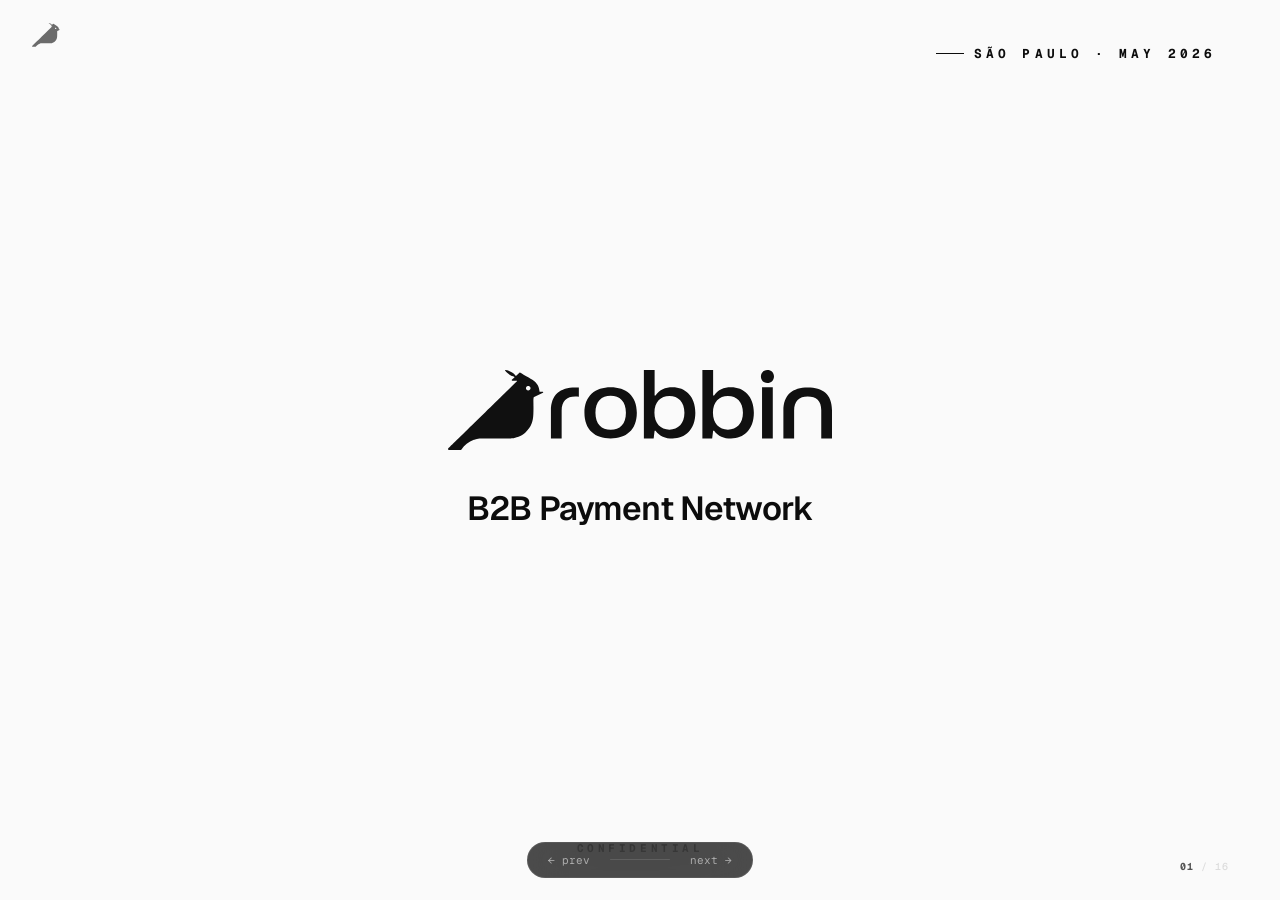
==== robbin-deck.html @ 34e6a3f7 "Tighten layout for normal (non-fullscreen) presentation: base slide padding reduced (6vh/6vw/8vh → 4" ====
<!DOCTYPE html>
<html lang="en">
<head>
<meta charset="UTF-8" />
<meta name="viewport" content="width=device-width, initial-scale=1.0" />
<title>Robbin — B2B Payment Network</title>
<link rel="preconnect" href="https://fonts.googleapis.com" />
<link rel="preconnect" href="https://fonts.gstatic.com" crossorigin />
<link href="https://fonts.googleapis.com/css2?family=Geist:wght@300;400;500;600;700;800;900&family=Geist+Mono:wght@400;500;600;700&display=swap" rel="stylesheet" />
<style>
:root {
  --ink:        #0C0C0C;
  --ink-2:      #181818;
  --ink-3:      #242424;
  --paper:      #FAFAFA;
  --paper-2:    #F2F2F2;
  --cream:      #E8E8E8;
  --accent:     #0C0C0C;
  --accent-2:   #181818;
  --accent-soft:rgba(12, 12, 12, 0.06);
  --green:      #545454;
  --green-2:    #3C3C3C;
  --gold:       #787878;
  --muted:      #909090;
  --muted-2:    #6C6C6C;
  --faint:      #C0C0C0;
  --font-sans:  'Geist', -apple-system, 'Helvetica Neue', sans-serif;
  --font-mono:  'Geist Mono', 'SF Mono', ui-monospace, monospace;
}
* { box-sizing: border-box; margin: 0; padding: 0; }
html, body {
  height: 100%; width: 100%;
  background: var(--ink);
  color: var(--paper);
  font-family: var(--font-sans);
  font-feature-settings: 'ss01','ss02','cv01';
  overflow: hidden;
  -webkit-font-smoothing: antialiased;
  -moz-osx-font-smoothing: grayscale;
  text-rendering: optimizeLegibility;
}

/* ============ DECK ============ */
.deck { position: fixed; inset: 0; }
.slide {
  position: absolute; inset: 0;
  display: none;
  padding: 4vh 5vw 5vh;
  opacity: 0; transform: translateY(16px);
  transition: opacity 0.5s ease, transform 0.5s ease;
  overflow: hidden;
}
.slide.active { display: flex; flex-direction: column; opacity: 1; transform: translateY(0); }
.slide.theme-dark   { background: var(--ink);    color: var(--paper); }
.slide.theme-light  { background: var(--paper);  color: var(--ink); }
.slide.theme-green  { background: var(--green);  color: var(--paper); }
.slide.theme-cream  { background: var(--paper-2); color: var(--ink); }

/* ============ CHROME ============ */
.deck-meta {
  position: fixed; bottom: 2.5vh; left: 50%;
  transform: translateX(-50%);
  display: flex; align-items: center; gap: 14px;
  z-index: 100;
  font-family: var(--font-mono); font-size: 11px; font-weight: 500;
  letter-spacing: 0.05em; color: var(--muted);
  background: rgba(0,0,0,0.7);
  backdrop-filter: blur(20px); -webkit-backdrop-filter: blur(20px);
  border: 1px solid rgba(255,255,255,0.08);
  padding: 7px 14px; border-radius: 100px;
}
.deck-meta .nav-btn {
  background: none; border: none; color: var(--paper);
  font-family: inherit; font-size: inherit; cursor: pointer;
  padding: 3px 6px; opacity: 0.55; transition: opacity 0.15s;
}
.deck-meta .nav-btn:hover { opacity: 1; }
.progress { width: 60px; height: 1.5px; background: rgba(255,255,255,0.12); border-radius: 2px; overflow: hidden; }
.progress-fill { height: 100%; background: var(--accent); width: 0%; transition: width 0.5s ease; }

.slide-counter {
  position: fixed; bottom: 3vh; right: 4vw; z-index: 90;
  font-family: var(--font-mono); font-size: 10px;
  font-weight: 500; letter-spacing: 0.1em;
  color: var(--muted); pointer-events: none; opacity: 0.7;
}
.slide-counter .current { color: var(--accent); font-weight: 700; }

.deck-mark {
  position: fixed; top: 3vh; left: 4vw; z-index: 90;
  display: flex; align-items: center;
}
.deck-mark { display: none !important; }
.deck-mark img { height: 24px; width: auto; }

/* Mini Robbin logo at top — minimalist, hidden on cover */
.deck-mark-mini {
  position: fixed;
  top: 2.5vh;
  left: 2.5vw;
  z-index: 90;
  opacity: 0.7;
  transition: opacity 0.25s, filter 0.25s;
  pointer-events: none;
}
.deck-mark-mini img {
  height: 24px;
  width: auto;
  display: block;
  opacity: 0.85;
}
/* Hide on cover (slide 1) — JS toggles this */
body.is-cover .deck-mark-mini { display: none; }
/* On dark-themed slides, invert to white */
body.is-dark-slide .deck-mark-mini img { filter: invert(1); }
.slide.theme-light ~ .deck-mark, /* not reliable but ok */
.deck-mark.light img { filter: none; }

/* ============ TYPE ============ */
.kicker {
  font-family: var(--font-mono);
  font-size: clamp(11px, 0.78vw, 14px);
  font-weight: 600; letter-spacing: 0.22em;
  text-transform: uppercase;
  color: var(--accent);
  margin-bottom: 2vh;
  display: inline-flex; align-items: center; gap: 0.8vw;
}
.kicker.with-line::after{
  content:''; width: 60px; height: 1px;
  background: linear-gradient(to right, var(--accent), transparent);
}

.chapter-mark {
  position: absolute;
  top: 4vh; right: 4vw;
  z-index: 5;
  display: inline-flex; align-items: center; gap: 10px;
  text-transform: uppercase;
  font-family: var(--font-mono);
  font-size: 11px; font-weight: 700;
  letter-spacing: 0.25em;
  color: var(--accent);
}
.chapter-mark .chapter-num {
  font-family: var(--font-mono);
  font-size: 11px;
  font-weight: 800;
  letter-spacing: 0.2em;
  color: var(--accent);
  line-height: 1;
}
.chapter-mark .chapter-divider {
  width: 16px; height: 1px;
  background: var(--accent); opacity: 0.6;
}
.chapter-mark .chapter-year {
  font-family: var(--font-mono);
  font-size: 11px;
  font-weight: 600; letter-spacing: 0.22em;
  color: var(--muted-2);
  line-height: 1;
  display: inline-block;
}
.chapter-mark .chapter-year::before { content: none; }
.slide.theme-dark .chapter-mark { color: var(--paper); }
.slide.theme-dark .chapter-mark .chapter-num { color: var(--paper); }
.slide.theme-dark .chapter-mark .chapter-divider { background: var(--paper); }
.slide.theme-dark .chapter-mark .chapter-year{ color: var(--cream); }

.h-display, .slide-head h1 {
  font-family: var(--font-sans);
  font-weight: 600; line-height: 0.95;
  letter-spacing: -0.045em;
  font-size: clamp(40px, 5.6vw, 96px);
}
.h-display .accent, .slide-head h1 .accent { color: var(--accent); }
.h-display .green,  .slide-head h1 .green  { color: var(--green); }
.h-display .gold,   .slide-head h1 .gold   { color: var(--gold); }
.h-display .muted,  .slide-head h1 .muted, .slide-head h1 .light { color: var(--muted); font-weight: 300; }
.slide-head .sub {
  margin-top: 2.5vh;
  font-family: var(--font-sans);
  font-size: clamp(15px, 1.15vw, 20px);
  color: var(--muted-2); max-width: 60ch;
  line-height: 1.5;
}
.slide.theme-dark .slide-head .sub{ color: var(--cream); opacity:0.75; }

/* reveal animation */
.slide.active .reveal { animation: reveal 0.7s cubic-bezier(0.16,1,0.3,1) both; }
.slide.active .reveal:nth-child(1){ animation-delay: 0.1s; }
.slide.active .reveal:nth-child(2){ animation-delay: 0.22s; }
.slide.active .reveal:nth-child(3){ animation-delay: 0.34s; }
.slide.active .reveal:nth-child(4){ animation-delay: 0.46s; }
.slide.active .reveal:nth-child(5){ animation-delay: 0.58s; }
.slide.active [data-stagger] > * { animation: reveal 0.6s cubic-bezier(0.16,1,0.3,1) both; }
.slide.active [data-stagger] > *:nth-child(1){ animation-delay: 0.32s; }
.slide.active [data-stagger] > *:nth-child(2){ animation-delay: 0.42s; }
.slide.active [data-stagger] > *:nth-child(3){ animation-delay: 0.52s; }
.slide.active [data-stagger] > *:nth-child(4){ animation-delay: 0.62s; }
.slide.active [data-stagger] > *:nth-child(5){ animation-delay: 0.72s; }
.slide.active [data-stagger] > *:nth-child(6){ animation-delay: 0.82s; }
.slide.active [data-stagger] > *:nth-child(7){ animation-delay: 0.92s; }
.slide.active [data-stagger] > *:nth-child(8){ animation-delay: 1.02s; }
@keyframes reveal{ from{opacity:0; transform:translateY(20px);} to{opacity:1; transform:translateY(0);} }

/* ============ COVER ============ */
.cover { padding: 0 !important; background: #0C0C0C; }
.cover-half {
  position: absolute; top: 0; bottom: 0; width: 50%; z-index: 2;
  will-change: transform;
}
.cover-half.left {
  left: 0;
  background: linear-gradient(135deg, #FAFAFA 0%, #E8E8E8 100%);
  transform-origin: top left;
  animation: cornerCycleLeft 9s cubic-bezier(0.65,0,0.35,1) infinite;
}
.cover-half.right {
  right: 0;
  background: linear-gradient(135deg, #0C0C0C 0%, #2C2C2C 100%);
  transform-origin: bottom right;
  animation: cornerCycleRight 9s cubic-bezier(0.65,0,0.35,1) infinite;
}
@keyframes cornerCycleLeft  { 0%,100%{transform:scale(1);} 45%,55%{transform:scale(0.16);} }
@keyframes cornerCycleRight { 0%,100%{transform:scale(1);} 45%,55%{transform:scale(0.16);} }

.cover-mark-tl, .cover-badge {
  position: absolute; z-index: 10;
  font-family: var(--font-mono);
  font-size: clamp(12px, 1vw, 16px); font-weight: 700;
  letter-spacing: 0.32em; color: #FAFAFA;
  text-transform: uppercase;
  display: flex; align-items: center; gap: 12px;
}
.cover-badge { top: 5vh; right: 5vw; color: #FAFAFA; }
.cover-mark-tl { top: 5vh; left: 5vw; color: #0C0C0C; }
.cover-badge::before { content:''; width:32px; height:1px; background:#FAFAFA; }
.cover-mark-tl::after { content:''; width:32px; height:1px; background:#0C0C0C; }

.cover-center {
  position: absolute; top: 50%; left: 50%;
  transform: translate(-50%,-50%); z-index: 5;
  text-align: center; display: flex; flex-direction: column;
  align-items: center; gap: 4vh;
}
.cover-logo { width: clamp(280px, 32vw, 460px); height: auto; }
.cover-tagline {
  font-family: var(--font-sans);
  font-size: clamp(22px, 2.6vw, 44px);
  font-weight: 600; letter-spacing: -0.035em;
  color: #FAFAFA;
  max-width: 64vw; line-height: 1.1;
}
.cover-tagline .accent { color: var(--accent); font-weight: 800; }
.cover-meta {
  position: absolute; bottom: 6vh; left: 50%;
  transform: translateX(-50%); z-index: 5;
  font-family: var(--font-mono);
  font-size: clamp(10px, 0.85vw, 13px);
  letter-spacing: 0.32em; color: rgba(250,247,240,0.55);
  text-transform: uppercase;
}

/* ============ TEAM ============ */
.team-grid {
  display: grid; grid-template-columns: 1.1fr 1fr;
  gap: 6vw; margin-top: 5vh; flex: 1; min-height: 0;
}
.team-col { display: flex; flex-direction: column; gap: 2.5vh; }
.team-col .col-label {
  font-family: var(--font-mono); font-size: 11px;
  font-weight: 700; letter-spacing: 0.25em;
  color: var(--accent); text-transform: uppercase;
  padding-bottom: 1.5vh; border-bottom: 1px solid rgba(0,0,0,0.12);
  display: flex; align-items: center; gap: 0.7vw;
}
.team-col .col-label::after{ content:''; flex:1; height:1px; background: linear-gradient(to right, rgba(12,12,12,0.4), transparent); }
.founders { display: flex; flex-direction: column; gap: 2vh; }
.person {
  display: grid; grid-template-columns: 70px 1fr auto;
  gap: 2vw; align-items: center;
  padding: 2vh 0;
  border-bottom: 1px solid rgba(0,0,0,0.08);
}
.avatar {
  width: 70px; height: 70px; border-radius: 50%;
  background: linear-gradient(135deg, var(--accent) 0%, #181818 100%);
  color: var(--paper);
  display: grid; place-items: center;
  font-family: var(--font-sans); font-weight: 800; font-size: 24px;
  letter-spacing: -0.02em;
}
.who h4 { font-family: var(--font-sans); font-size: clamp(20px, 1.7vw, 28px); font-weight: 700; letter-spacing: -0.02em; color: var(--ink); }
.who .role { font-family: var(--font-mono); font-size: 11px; letter-spacing: 0.2em; color: var(--muted); margin-top: 0.4vh; text-transform: uppercase; }
.person .person-num { font-family: var(--font-mono); font-size: 11px; font-weight: 600; letter-spacing: 0.2em; color: var(--accent); }

.investors-grid {
  display: grid; grid-template-columns: repeat(4, 1fr);
  gap: 0;
  border-top: 1px solid rgba(0,0,0,0.10);
  border-left: 1px solid rgba(0,0,0,0.10);
}
.inv-cell {
  padding: 2vh 1.2vw;
  border-right: 1px solid rgba(0,0,0,0.10);
  border-bottom: 1px solid rgba(0,0,0,0.10);
  display: grid; place-items: center;
  height: clamp(64px, 9vh, 100px);
  transition: background 0.3s;
}
.inv-cell img {
  max-width: 88%;
  max-height: 64%;
  width: auto; height: auto;
  object-fit: contain;
  mix-blend-mode: multiply;
  filter: grayscale(1) contrast(1.1);
  opacity: 0.85;
  transition: opacity 0.25s, filter 0.25s;
}
.inv-cell:hover img { opacity: 1; filter: grayscale(0) contrast(1); }
.inv-cell:hover { background: var(--accent-soft); color: var(--accent); }
.team-foot {
  margin-top: 3vh; padding-top: 2vh;
  border-top: 1px solid rgba(0,0,0,0.10);
  font-family: var(--font-sans);
  font-size: clamp(13px, 1vw, 17px); color: var(--accent);
  display: flex; align-items: center; gap: 0.6vw;
}
.team-foot::before { content:'→'; color: var(--accent); font-weight: 700; }

/* ============ VERSUS ============ */
.versus-grid {
  position: relative;
  display: grid; grid-template-columns: 1fr 1fr;
  gap: 0;
  flex: 1; margin-top: 4vh;
  align-content: stretch;
  border-radius: 4px;
  overflow: hidden;
  border: 1px solid rgba(0,0,0,0.12);
}
.vs-block {
  display: flex; flex-direction: column; gap: 2vh;
  padding: 4vh 3vw;
  position: relative;
}
.vs-block.green-side {
  background: #FFFFFF;
  color: var(--ink);
}
.vs-block:not(.green-side) {
  background: #0C0C0C;
  color: var(--paper);
}
.vs-block:not(.green-side) .vs-num,
.vs-block:not(.green-side) .vs-tag,
.vs-block:not(.green-side) .vs-amount,
.vs-block:not(.green-side) .vs-list li,
.vs-block:not(.green-side) .vs-enabled {
  color: var(--paper);
}
.vs-block:not(.green-side) .vs-amount,
.vs-block:not(.green-side) .vs-amount .unit { color: var(--paper); }
.vs-block:not(.green-side) .vs-tag { color: rgba(250,250,250,0.7); }
.vs-block:not(.green-side) .vs-num { color: rgba(250,250,250,0.5); }
.vs-block:not(.green-side) .vs-enabled { border-top-color: rgba(255,255,255,0.18); color: rgba(250,250,250,0.65); }
.vs-block:not(.green-side) .vs-list li::before { background: var(--paper); }
.vs-block:not(.green-side) .vs-amount sup { color: rgba(250,250,250,0.5); }
.vs-block:not(.green-side) .qmark { background: var(--paper); color: var(--ink); }
.vs-block.green-side .vs-amount .unit { color: var(--ink); }
.vs-block.green-side .vs-list li::before { background: var(--ink); }
.vs-block .vs-num {
  position: static; margin-bottom: 0.5vh;
  font-family: var(--font-mono); font-size: 11px;
  font-weight: 700; letter-spacing: 0.22em; color: var(--muted);
}
.vs-block .vs-tag {
  font-family: var(--font-mono); font-size: 11px;
  font-weight: 700; letter-spacing: 0.25em;
  color: var(--accent); text-transform: uppercase;
}
.vs-block.green-side .vs-tag { color: var(--green); }
.vs-amount {
  font-family: var(--font-sans);
  font-size: clamp(70px, 10vw, 180px);
  font-weight: 800; letter-spacing: -0.06em;
  line-height: 0.9;
  color: var(--ink);
}
.vs-amount .unit { color: var(--accent); }
.vs-block.green-side .vs-amount .unit { color: var(--green); }
.vs-amount sup { font-size: 0.22em; vertical-align: super; color: var(--muted); font-weight: 600; }
.vs-list { list-style: none; display: flex; flex-direction: column; gap: 1.3vh; margin-top: 1vh; }
.vs-list li {
  font-family: var(--font-sans);
  font-size: clamp(15px, 1.2vw, 21px);
  font-weight: 500;
  color: var(--ink);
  display: flex; align-items: baseline; gap: 1vw;
}
.vs-list li::before {
  content: ''; width: 18px; height: 1px;
  background: var(--accent); flex-shrink: 0;
  transform: translateY(-5px);
}
.vs-block.green-side .vs-list li::before { background: var(--green); }
.vs-enabled {
  margin-top: 2.5vh; padding-top: 2vh;
  border-top: 1px solid rgba(0,0,0,0.10);
  font-family: var(--font-mono); font-size: 11px;
  letter-spacing: 0.15em; color: var(--muted-2);
  text-transform: uppercase;
  display: flex; align-items: center; gap: 0.8vw;
}
.vs-enabled .visa-mark {
  font-family: var(--font-sans); font-weight: 900;
  font-style: italic; font-size: 22px; color: #1A1F71;
  letter-spacing: -0.03em;
}
.vs-enabled .qmark {
  width: 28px; height: 28px; border-radius: 50%;
  background: var(--accent); color: var(--paper);
  display: inline-grid; place-items: center;
  font-family: var(--font-sans); font-weight: 800; font-size: 16px;
}
.fineprint {
  margin-top: 3vh; font-family: var(--font-mono);
  font-size: 10px; letter-spacing: 0.1em; color: var(--muted);
}

/* ============ WRONG RAIL ============ */
.wrongrail-stage {
  flex: 1; display: grid; grid-template-columns: 1fr 1fr;
  gap: 5vw; margin-top: 4vh; align-items: center;
  min-height: 0;
}
.cardhero-wrap {
  position: relative;
  display: flex; align-items: center; justify-content: center;
  min-height: 0; height: 100%;
}
.cardhero-wrap::before {
  content: '';
  position: absolute; inset: -10%;
  background: radial-gradient(ellipse 65% 55% at 50% 50%,
    rgba(74, 26, 142, 0.30) 0%, rgba(74, 26, 142, 0.10) 40%, transparent 75%);
  filter: blur(50px);
  z-index: 0;
  animation: glowPulse 6s ease-in-out infinite;
}
@keyframes glowPulse { 0%,100%{opacity:0.55; transform:scale(1);} 50%{opacity:1; transform:scale(1.1);} }
.cardhero-img {
  position: relative; z-index: 2;
  max-width: 380px; max-height: 60vh;
  width: auto; height: auto;
  border-radius: 18px;
  box-shadow:
    0 40px 80px -12px rgba(60,30,110,0.45),
    0 14px 26px -8px rgba(0,0,0,0.18);
  animation: cardFloat 6s ease-in-out infinite;
  transform-origin: center;
}
@keyframes cardFloat {
  0%   { transform: rotate(-4deg) translateY(0) scale(1); }
  50%  { transform: rotate(0deg)  translateY(-3%) scale(1.02); }
  100% { transform: rotate(-4deg) translateY(0) scale(1); }
}
.cardhero-stamp {
  position: absolute; bottom: 3%; left: 50%;
  transform: translateX(-50%) rotate(-6deg);
  font-family: var(--font-sans); font-weight: 800;
  font-size: clamp(18px, 1.8vw, 26px);
  color: var(--accent); border: 3px solid var(--accent);
  padding: 0.5vh 1.2vw; letter-spacing: 0.2em;
  text-transform: uppercase;
  opacity: 0.92;
  z-index: 5;
  background: rgba(250,247,242,0.92);
}
.wrongrail-issues { display: flex; flex-direction: column; gap: 2vh; min-height: 0; }
.wrongrail-issue {
  display: grid; grid-template-columns: auto 1fr;
  gap: 1.4vw; align-items: baseline;
  padding-bottom: 2vh; border-bottom: 1px solid rgba(0,0,0,0.10);
}
.wrongrail-issue .wri-num {
  font-family: var(--font-mono); font-size: 11px;
  font-weight: 700; letter-spacing: 0.22em;
  color: var(--accent);
}
.wrongrail-issue h3 {
  font-family: var(--font-sans);
  font-size: clamp(22px, 2.2vw, 38px);
  font-weight: 700; line-height: 1;
  letter-spacing: -0.03em; color: var(--ink);
}
.wrongrail-issue p {
  grid-column: 2;
  font-family: var(--font-sans);
  font-size: clamp(12px, 0.95vw, 16px);
  color: var(--muted-2); margin-top: 0.7vh;
  line-height: 1.5;
}
.wrongrail-foot {
  margin-top: 2vh;
  font-family: var(--font-sans);
  font-size: clamp(13px, 1vw, 17px);
  color: var(--accent); font-weight: 500;
  display: flex; align-items: center; gap: 0.6vw;
}
.wrongrail-foot::before { content:'→'; font-weight:700; }

/* ============ SLIDE 5: PIX FAN ============ */
.pix-stage {
  flex: 1; display: flex; flex-direction: column;
  margin-top: 2vh; min-height: 0;
}
.pix-fan {
  position: relative;
  flex: 1; min-height: 0;
  display: flex; align-items: center; justify-content: center;
}
.pix-fan::before {
  content:''; position: absolute; inset: 5% 18%;
  background: radial-gradient(ellipse 50% 60% at 50% 50%,
    rgba(12,12,12,0.25) 0%, rgba(12,12,12,0.05) 40%, transparent 75%);
  filter: blur(40px); z-index: 0; pointer-events: none;
  animation: glowPulse 6s ease-in-out infinite;
}
/* All side cards (6 partners) */
.fan-card {
  position: absolute;
  height: 60%;
  max-height: 340px;
  width: auto;
  border-radius: 12px;
  box-shadow:
    0 25px 50px -10px rgba(0,0,0,0.45),
    0 8px 18px -4px rgba(0,0,0,0.18);
  object-fit: contain;
  opacity: 0;
  z-index: 1;
  transition: transform 0.35s ease, box-shadow 0.35s ease;
  cursor: pointer;
}
.fan-card:hover {
  transform: scale(1.08) translateY(-1vh) !important;
  box-shadow: 0 30px 60px -10px rgba(0,0,0,0.55), 0 0 0 2px rgba(12,12,12,0.5);
  z-index: 8;
}

/* Six positions around center — Robbin card sits in middle */
.slide.active .fan-card.bg-1 { animation: fan-1 0.75s cubic-bezier(0.22,1,0.36,1) 1.45s forwards; }
.slide.active .fan-card.bg-2 { animation: fan-2 0.75s cubic-bezier(0.22,1,0.36,1) 1.30s forwards; }
.slide.active .fan-card.bg-3 { animation: fan-3 0.75s cubic-bezier(0.22,1,0.36,1) 1.15s forwards; }
.slide.active .fan-card.bg-4 { animation: fan-4 0.75s cubic-bezier(0.22,1,0.36,1) 1.20s forwards; }
.slide.active .fan-card.bg-5 { animation: fan-5 0.75s cubic-bezier(0.22,1,0.36,1) 1.35s forwards; }
.slide.active .fan-card.bg-6 { animation: fan-6 0.75s cubic-bezier(0.22,1,0.36,1) 1.50s forwards; }

@keyframes fan-1 { to { transform: rotate(-30deg) translate(-22vw, 3vh); opacity: 1; } }
@keyframes fan-2 { to { transform: rotate(-19deg) translate(-14vw, 0.5vh); opacity: 1; } }
@keyframes fan-3 { to { transform: rotate(-9deg)  translate(-7vw, -0.5vh); opacity: 1; } }
@keyframes fan-4 { to { transform: rotate(9deg)   translate(7vw, -0.5vh); opacity: 1; } }
@keyframes fan-5 { to { transform: rotate(19deg)  translate(14vw, 0.5vh); opacity: 1; } }
@keyframes fan-6 { to { transform: rotate(30deg)  translate(22vw, 3vh); opacity: 1; } }

.fan-card.featured {
  position: relative;
  height: 72%;
  max-height: 420px;
  z-index: 10;
  border-radius: 14px;
  box-shadow:
    0 45px 80px -15px rgba(12,12,12,0.30),
    0 18px 36px -8px rgba(0,0,0,0.45),
    0 0 0 2px rgba(12,12,12,0.55);
  opacity: 0;
  animation: robbinReveal 0.9s cubic-bezier(0.16,1,0.3,1) 0.2s forwards,
             featuredFloat 6s ease-in-out 1.5s infinite;
}
@keyframes robbinReveal {
  0%   { transform: scale(0.7) translateY(2vh); opacity: 0; }
  60%  { transform: scale(1.06) translateY(-2vh); opacity: 1; }
  100% { transform: rotate(0deg) translateY(-1.5vh); opacity: 1; }
}
@keyframes featuredFloat {
  0%,100% { transform: rotate(0deg) translateY(-1.5vh); }
  50%     { transform: rotate(0deg) translateY(-3vh); }
}

.pix-pill {
  position: absolute; top: 0; left: 50%;
  transform: translate(-50%, -120%);
  font-family: var(--font-mono); font-size: 11px;
  font-weight: 700; letter-spacing: 0.22em;
  padding: 6px 14px; border-radius: 999px;
  background: var(--accent); color: var(--paper);
  text-transform: uppercase;
  z-index: 12;
  box-shadow: 0 12px 24px -4px rgba(12,12,12,0.45);
}

.pix-bullets {
  display: grid; grid-template-columns: repeat(3, 1fr);
  gap: 0;
  margin-top: 3vh;
  border-top: 1px solid rgba(0,0,0,0.12);
}
.pix-bullet {
  padding: 2vh 1.5vw;
  border-right: 1px solid rgba(0,0,0,0.10);
}
.pix-bullet:last-child { border-right: 0; }
.pix-bullet .pb-num {
  font-family: var(--font-mono); font-size: 10px;
  font-weight: 700; letter-spacing: 0.22em; color: var(--accent);
}
.pix-bullet h3 {
  font-family: var(--font-sans);
  font-size: clamp(18px, 1.7vw, 28px);
  font-weight: 700; line-height: 1.05;
  letter-spacing: -0.025em; color: var(--ink);
  margin-top: 1vh;
}
.pix-bullet p {
  font-family: var(--font-sans);
  font-size: clamp(12px, 0.9vw, 15px);
  color: var(--muted-2); margin-top: 0.7vh; line-height: 1.5;
}

/* ============ RAILS MAP ============ */
.rails-stage {
  flex: 1; display: grid; grid-template-columns: 1fr 1.4fr;
  gap: 5vw; margin-top: 3vh; align-items: stretch;
}
.rails-left { display: flex; flex-direction: column; justify-content: center; }
.rails-stat {
  font-family: var(--font-sans);
  font-size: clamp(72px, 9vw, 160px);
  font-weight: 800; letter-spacing: -0.05em;
  line-height: 0.88; color: var(--accent);
}
.rails-stat-sub {
  margin-top: 2vh;
  font-family: var(--font-sans);
  font-size: clamp(15px, 1.2vw, 22px);
  color: var(--muted-2); line-height: 1.5; max-width: 36ch;
}
.rails-grid {
  display: grid; grid-template-columns: repeat(3, 1fr);
  gap: 0;
  border-top: 1px solid rgba(0,0,0,0.10);
  border-left: 1px solid rgba(0,0,0,0.10);
  align-self: center;
}
.rail-cell {
  padding: 2.5vh 1.2vw;
  border-right: 1px solid rgba(0,0,0,0.10);
  border-bottom: 1px solid rgba(0,0,0,0.10);
  display: flex; flex-direction: column; gap: 0.4vh;
  position: relative;
  transition: background 0.3s;
}
.rail-cell:hover{ background: var(--accent-soft); }
.rail-cell.featured {
  background: rgba(12,12,12,0.06);
  border-color: rgba(12,12,12,0.3) !important;
}
.rail-cell.featured::before {
  content: 'OUR RAIL';
  position: absolute; top: 8px; right: 8px;
  font-family: var(--font-mono); font-size: 8px;
  font-weight: 700; letter-spacing: 0.18em;
  color: var(--accent);
}
.rail-cell .rc-flag {
  font-family: var(--font-mono); font-size: 10px;
  font-weight: 600; letter-spacing: 0.18em;
  color: var(--muted);
}
.rail-cell .rc-name {
  font-family: var(--font-sans); font-weight: 700;
  font-size: clamp(15px, 1.3vw, 22px);
  color: var(--ink); letter-spacing: -0.02em;
}
.rail-cell.featured .rc-name { color: var(--accent); }
.rail-cell .rc-year {
  font-family: var(--font-mono); font-size: 10px;
  color: var(--muted-2); letter-spacing: 0.12em;
}
.rails-pix-mark {
  margin-top: 3vh;
  display: flex; align-items: center; gap: 1.2vw;
}
.rails-pix-mark img { height: clamp(36px, 5vh, 60px); width: auto; }
.rails-pix-mark span {
  font-family: var(--font-mono); font-size: 11px;
  letter-spacing: 0.22em; color: var(--muted-2);
  text-transform: uppercase;
}

/* ============ NETWORK ============ */
.network-stage {
  flex: 1; display: grid;
  grid-template-columns: 1fr 1.2fr 1fr;
  gap: 3vw; margin-top: 3vh;
  align-items: center;
}
.net-side { display: flex; flex-direction: column; gap: 3vh; }
.net-pill {
  padding: 2.5vh 1.5vw;
  border: 1px solid rgba(255,255,255,0.10);
  background: rgba(255,255,255,0.02);
  border-radius: 12px;
  position: relative;
}
.net-pill .np-tag {
  font-family: var(--font-mono); font-size: 10px;
  font-weight: 700; letter-spacing: 0.25em;
  color: var(--accent); text-transform: uppercase;
  margin-bottom: 1.2vh;
}
.net-pill h3 {
  font-family: var(--font-sans);
  font-size: clamp(20px, 1.9vw, 32px);
  font-weight: 700; letter-spacing: -0.025em;
  line-height: 1; color: var(--paper);
}
.net-pill p {
  margin-top: 1vh;
  font-family: var(--font-sans);
  font-size: clamp(12px, 0.9vw, 15px);
  color: var(--cream); opacity: 0.75; line-height: 1.5;
}
.net-pill .np-stat {
  margin-top: 1vh;
  font-family: var(--font-sans); font-weight: 800;
  font-size: clamp(28px, 3vw, 48px);
  letter-spacing: -0.04em;
  color: var(--accent);
}

.net-core {
  position: relative;
  aspect-ratio: 1;
  display: grid; place-items: center;
  margin: 0 auto;
  width: 100%; max-width: 360px;
}
.net-core .core-ring {
  position: absolute; inset: 0;
  border: 1px dashed rgba(12,12,12,0.35);
  border-radius: 50%;
  animation: spin 30s linear infinite;
}
.net-core .core-ring.r2 { inset: 12%; border-style: solid; opacity: 0.5; animation-direction: reverse; animation-duration: 50s; }
.net-core .core-ring.r3 { inset: 24%; border-style: dashed; opacity: 0.4; }
@keyframes spin { to { transform: rotate(360deg); } }
.net-core .core-center {
  width: 50%; height: 50%;
  border-radius: 50%;
  background: linear-gradient(135deg, var(--accent), #181818);
  display: grid; place-items: center;
  text-align: center;
  box-shadow: 0 0 60px rgba(12,12,12,0.4);
  z-index: 2;
  padding: 0 4%;
}
.net-core .core-center img {
  width: 75%; max-width: 130px; height: auto;
}
.net-core .core-center small {
  display: block; margin-top: 6px;
  font-family: var(--font-mono); font-size: 9px;
  letter-spacing: 0.2em; opacity: 0.9;
  text-transform: uppercase; color: var(--paper);
}
.net-core .core-tag {
  position: absolute; z-index: 3;
  font-family: var(--font-mono); font-size: 10px;
  font-weight: 700; letter-spacing: 0.2em;
  color: var(--accent);
  padding: 4px 10px; background: var(--ink);
  border: 1px solid var(--accent);
  text-transform: uppercase;
}
.net-core .ct-top    { top: -2%; left: 50%; transform: translateX(-50%); }
.net-core .ct-right  { top: 50%; right: -2%; transform: translateY(-50%); }
.net-core .ct-bottom { bottom: -2%; left: 50%; transform: translateX(-50%); }
.net-core .ct-left   { top: 50%; left: -2%; transform: translateY(-50%); }

/* ============ MARKET ============ */
.market-stage {
  flex: 1; display: grid;
  grid-template-columns: 1fr 1fr;
  gap: 5vw; margin-top: 3vh; align-items: center;
}
.market-num {
  font-family: var(--font-sans); font-weight: 800;
  font-size: clamp(120px, 18vw, 360px);
  letter-spacing: -0.06em; line-height: 0.85;
  color: var(--accent);
}
.market-num .unit { color: var(--ink); }
.market-num sup { font-size: 0.25em; color: var(--muted); }
.market-context {
  font-family: var(--font-mono); font-size: 11px;
  font-weight: 600; letter-spacing: 0.25em;
  color: var(--accent); margin-bottom: 2vh; text-transform: uppercase;
}
.market-right { display: flex; flex-direction: column; gap: 2.5vh; }
.market-right .mr-title {
  font-family: var(--font-sans);
  font-size: clamp(22px, 2vw, 36px);
  font-weight: 700; letter-spacing: -0.025em;
  line-height: 1.05;
  color: var(--ink);
}
.market-right .mr-title .accent { color: var(--accent); }
.bar-stack { display: flex; flex-direction: column; gap: 2vh; }
.bar-row { display: grid; grid-template-columns: 1fr; gap: 0.5vh; }
.bar-row .bar-meta {
  display: flex; justify-content: space-between;
  font-family: var(--font-mono); font-size: 11px;
  letter-spacing: 0.15em; color: var(--muted-2);
  text-transform: uppercase;
}
.bar-row .bar-meta b { color: var(--ink); font-weight: 700; }
.bar-row.featured .bar-meta b { color: var(--accent); }
.bar {
  height: 14px; background: rgba(0,0,0,0.06);
  border-radius: 1px; overflow: hidden;
}
.bar > span {
  display: block; height: 100%;
  background: var(--muted); width: 0;
  animation: barGrow 1.6s cubic-bezier(0.16,1,0.3,1) 0.5s forwards;
}
.bar-row.featured .bar > span { background: var(--accent); }
@keyframes barGrow { from { width: 0; } }
.bar-tag {
  font-family: var(--font-mono); font-size: 10px;
  letter-spacing: 0.15em; color: var(--accent);
  text-transform: uppercase;
}
.source {
  margin-top: 3vh; font-family: var(--font-mono);
  font-size: 9.5px; letter-spacing: 0.1em;
  color: var(--muted); line-height: 1.6;
  max-width: 60ch;
}

/* ============ TRACTION ============ */
.kpis {
  display: grid; grid-template-columns: repeat(4, 1fr);
  gap: 0;
  margin-top: 3vh;
  border-top: 1px solid rgba(0,0,0,0.12);
  border-left: 1px solid rgba(0,0,0,0.12);
}
.kpi {
  padding: 2.5vh 1.6vw 2vh;
  border-right: 1px solid rgba(0,0,0,0.12);
  border-bottom: 1px solid rgba(0,0,0,0.12);
  display: flex; flex-direction: column; gap: 0.6vh;
  position: relative;
  transition: background 0.3s;
  min-height: 20vh;
}
.kpi:hover { background: var(--accent-soft); }
.kpi .kpi-num {
  font-family: var(--font-mono); font-size: 11px;
  font-weight: 700; letter-spacing: 0.2em;
  color: var(--accent);
}
.kpi .kpi-tag {
  font-family: var(--font-mono); font-size: 10px;
  letter-spacing: 0.22em; color: var(--muted);
  text-transform: uppercase;
}
.kpi .kpi-stat {
  font-family: var(--font-sans); font-weight: 800;
  font-size: clamp(36px, 4.2vw, 68px);
  line-height: 0.9; letter-spacing: -0.045em;
  color: var(--ink); margin-top: 0.5vh;
}
.kpi .kpi-stat .unit { color: var(--accent); }
.kpi .kpi-sub {
  font-family: var(--font-sans); font-weight: 600;
  font-size: clamp(13px, 1vw, 17px);
  color: var(--green); letter-spacing: -0.015em;
}
.kpi .kpi-foot {
  margin-top: auto; padding-top: 1.5vh;
  font-family: var(--font-sans);
  font-size: clamp(12px, 0.9vw, 15px);
  color: var(--muted-2); line-height: 1.4;
}

/* Brand wordmark strip — typographic only (since user did NOT upload brand logos) */
.brand-strip {
  display: grid; grid-template-columns: repeat(8, 1fr);
  gap: 0;
  margin-top: auto;
  padding-top: 3vh;
  border-top: 1px solid rgba(12,12,12,0.10);
  position: relative;
}
.brand-strip::before {
  content: '8 LIVE BRANDS · MORE IN PIPELINE';
  position: absolute;
  top: 1vh; left: 0;
  font-family: var(--font-mono);
  font-size: 10px;
  font-weight: 700; letter-spacing: 0.25em;
  color: #6C6C6C;
  text-transform: uppercase;
}
.brand-cell {
  border-right: 1px solid rgba(12,12,12,0.10);
  height: clamp(58px, 8vh, 84px);
  display: grid; place-items: center;
  padding: 1vh 0.6vw;
  transition: background 0.3s;
}
.brand-cell:last-child { border-right: 0; }
.brand-cell:hover { background: var(--accent-soft); }
.brand-cell img {
  max-width: 85%; max-height: 65%;
  width: auto; height: auto;
  object-fit: contain;
  filter: invert(1) grayscale(1) contrast(1.08);
  opacity: 0.92;
  transition: opacity 0.25s, filter 0.25s;
}
.brand-cell:hover img { opacity: 1; }

/* ============ FLYWHEEL ============ */
.flywheel-stage {
  flex: 1; display: flex; align-items: center; justify-content: center;
  position: relative; margin-top: 2vh;
}
.fw-orbit {
  position: relative;
  width: clamp(400px, 56vh, 660px);
  aspect-ratio: 1;
}
.fw-orbit::before {
  content:''; position: absolute; inset: 12%;
  border: 1px dashed rgba(12,12,12,0.30);
  border-radius: 50%;
  animation: spin 50s linear infinite;
}
.fw-orbit::after {
  content:''; position: absolute; inset: 0;
  border: 1px solid rgba(255,255,255,0.08);
  border-radius: 50%;
}
.fw-hub {
  position: absolute; top: 50%; left: 50%;
  transform: translate(-50%,-50%);
  width: 32%; height: 32%; border-radius: 50%;
  background: linear-gradient(135deg, var(--accent), #181818);
  display: grid; place-items: center;
  text-align: center;
  box-shadow: 0 0 80px rgba(12,12,12,0.4);
  z-index: 3;
  padding: 0 6%;
}
.fw-hub img { width: 80%; max-width: 110px; height: auto; }
.fw-hub small {
  display: block; margin-top: 6px;
  font-family: var(--font-mono); font-size: 9px;
  letter-spacing: 0.25em; opacity: 0.9; color: var(--paper);
}
.fw-step {
  position: absolute; top: 50%; left: 50%;
  transform: translate(-50%,-50%)
             rotate(var(--a))
             translateY(calc(-1 * var(--r, 230px)))
             rotate(calc(var(--a) * -1));
  font-family: var(--font-sans);
  font-size: clamp(13px, 1vw, 17px);
  font-weight: 600;
  padding: 1.2vh 1.2vw;
  background: var(--ink-2);
  border: 1px solid rgba(255,255,255,0.12);
  color: var(--paper);
  white-space: nowrap;
  display: flex; align-items: center; gap: 0.6vw;
  border-radius: 999px;
  z-index: 2;
  letter-spacing: -0.015em;
}
.fw-step b { color: var(--accent); font-weight: 800; font-size: 1.15em; }
.fw-step.dn b { color: var(--gold); }

/* ============ TIMELINE ============ */
.timeline-wrap2 {
  flex: 1; display: flex; flex-direction: column;
  gap: 6vh; margin-top: 5vh; justify-content: center;
}
.tl-row {
  display: grid; grid-template-columns: 110px 1fr;
  gap: 2vw; align-items: center;
}
.tl-track-label {
  font-family: var(--font-mono); font-size: 13px;
  font-weight: 700; letter-spacing: 0.22em;
  color: var(--muted-2); text-transform: uppercase;
}
.tl-track-label.is-robbin { color: var(--accent); }
.tl-track { position: relative; height: 90px; }
.tl-line {
  position: absolute; top: 50%; left: 0; right: 0; height: 1px;
  background: rgba(0,0,0,0.18);
  transform: translateY(-50%);
}
.tl-line.is-robbin {
  background: var(--accent); height: 2px;
  box-shadow: 0 0 12px rgba(12,12,12,0.5);
}
.tl-dot {
  position: absolute; top: 50%; transform: translate(-50%,-50%);
  width: 12px; height: 12px; border-radius: 50%;
  background: var(--muted-2);
  border: 3px solid var(--paper);
  z-index: 2;
}
.tl-dot.is-robbin {
  background: var(--accent);
  box-shadow: 0 0 16px rgba(12,12,12,0.55);
}
.tl-dot b {
  position: absolute; bottom: 18px; left: 50%; transform: translateX(-50%);
  font-family: var(--font-mono); font-size: 11px;
  white-space: nowrap; color: var(--ink); font-weight: 700;
  letter-spacing: 0.1em;
}
.tl-dot span {
  position: absolute; top: 18px; left: 50%; transform: translateX(-50%);
  font-family: var(--font-sans); font-size: 11px;
  text-align: center; width: 160px; color: var(--muted-2);
  line-height: 1.35;
}
.tl-dot.end { transform: translate(-100%,-50%); }
.tl-dot.end b, .tl-dot.end span { left: auto; right: 0; transform: translateX(0); text-align: right; }

/* ============ REVENUE ============ */
.rev-grid {
  flex: 1; display: grid; grid-template-columns: repeat(2, 1fr);
  gap: 6vh 5vw; margin-top: 4vh;
  align-content: center;
}
.rev-card {
  display: grid; grid-template-columns: auto 1fr;
  gap: 1.4vw;
  padding-top: 3vh;
  border-top: 2px solid var(--accent);
  position: relative;
}
.rev-card .rev-num {
  font-family: var(--font-sans); font-weight: 800;
  font-size: clamp(48px, 4.5vw, 80px);
  letter-spacing: -0.05em; line-height: 0.9;
  color: rgba(12,12,12,0.20);
}
.rev-card .rev-body { display: flex; flex-direction: column; gap: 1vh; }
.rev-card .rev-tag {
  font-family: var(--font-mono); font-size: 10px;
  letter-spacing: 0.22em; color: var(--accent);
  text-transform: uppercase; font-weight: 700;
}
.rev-card h3 {
  font-family: var(--font-sans); font-weight: 700;
  font-size: clamp(22px, 2vw, 36px);
  line-height: 1; letter-spacing: -0.025em;
  color: var(--ink);
}
.rev-card p {
  font-family: var(--font-sans);
  font-size: clamp(12px, 0.95vw, 16px);
  color: var(--muted-2); line-height: 1.5;
  max-width: 96%;
}

/* ============ COMPOUNDING ============ */
.growth-grid {
  flex: 1; display: grid; grid-template-columns: 1fr 1fr;
  gap: 4vw; margin-top: 4vh;
}
.chart-panel {
  display: flex; flex-direction: column; gap: 1.5vh;
  padding-top: 2vh; border-top: 1px solid rgba(255,255,255,0.08);
}
.chart-panel .ch-kicker {
  font-family: var(--font-mono); font-size: 10px;
  font-weight: 700; letter-spacing: 0.22em;
  color: var(--accent); text-transform: uppercase;
}
.chart-panel h3 {
  font-family: var(--font-sans); font-weight: 700;
  font-size: clamp(20px, 1.7vw, 30px);
  line-height: 1; letter-spacing: -0.025em;
  color: var(--paper);
}
.chart-panel h3 span { color: var(--muted); font-weight: 400; font-size: 0.7em; }
.chart { width: 100%; aspect-ratio: 2.2; margin-top: 1vh; }
.chart path.line { stroke-dasharray: 1200; stroke-dashoffset: 1200; animation: drawLine 2.2s cubic-bezier(0.16,1,0.3,1) 0.4s forwards; }
@keyframes drawLine { to { stroke-dashoffset: 0; } }
.chart-axis {
  display: flex; justify-content: space-between;
  font-family: var(--font-mono); font-size: 10px;
  letter-spacing: 0.15em; color: var(--muted);
  margin-top: 1vh;
}

/* ============ DEMOS ============ */
.demo-slide { align-items: stretch; }
.demo-slide .device { margin: 4vh auto 0; flex-shrink: 0; }

.device.laptop {
  width: clamp(640px, 70vw, 1000px);
  aspect-ratio: 1.6;
  background: #181818;
  border-radius: 18px 18px 6px 6px;
  border: 1px solid rgba(255,255,255,0.08);
  padding: 12px;
  box-shadow: 0 40px 100px -20px rgba(0,0,0,0.6);
  transform: perspective(2200px) rotateX(6deg);
}
.device.laptop .lap-bar { display: flex; gap: 6px; padding: 6px 12px; }
.device.laptop .lap-bar span { width: 11px; height: 11px; border-radius: 50%; }
.device.laptop .lap-bar span:nth-child(1){ background: #ff5f56; }
.device.laptop .lap-bar span:nth-child(2){ background: #ffbd2e; }
.device.laptop .lap-bar span:nth-child(3){ background: #27c93f; }
.device.laptop .lap-screen {
  background: var(--paper);
  border-radius: 10px;
  height: calc(100% - 28px);
  padding: 22px;
  display: grid; grid-template-columns: 220px 1fr;
  gap: 18px;
  text-align: left;
  color: var(--ink);
}
.dash-side {
  padding: 18px;
  background: rgba(12,12,12,0.04);
  border-radius: 10px;
  border: 1px solid rgba(12,12,12,0.1);
}
.dash-side .dash-logo-row {
  display: flex; align-items: center; gap: 8px;
  margin-bottom: 18px;
}
.dash-side .dash-logo-row img { height: 18px; width: auto; }
.dash-side .dash-logo-row span {
  font-family: var(--font-mono); font-size: 10px;
  letter-spacing: 0.22em; color: var(--muted-2);
  text-transform: uppercase;
  padding-left: 8px;
  border-left: 1px solid rgba(0,0,0,0.15);
}
.dash-menu { list-style: none; display: flex; flex-direction: column; gap: 4px; }
.dash-menu li {
  font-family: var(--font-sans); font-size: 12px;
  padding: 8px 12px; border-radius: 6px; color: var(--muted-2);
}
.dash-menu li.on { background: rgba(12,12,12,0.14); color: var(--accent); font-weight: 600; }
.dash-main { display: flex; flex-direction: column; gap: 12px; }
.dash-cards { display: grid; grid-template-columns: repeat(3, 1fr); gap: 10px; }
.dash-c {
  padding: 14px;
  background: rgba(0,0,0,0.04);
  border: 1px solid rgba(0,0,0,0.06);
  border-radius: 10px;
}
.dash-c span {
  font-family: var(--font-mono); font-size: 9px;
  letter-spacing: 0.15em; color: var(--muted-2);
  text-transform: uppercase;
}
.dash-c b {
  display: block; margin-top: 4px;
  font-family: var(--font-sans); font-weight: 800;
  font-size: 22px; letter-spacing: -0.025em;
  color: var(--ink);
}
.dash-c.acc b { color: var(--accent); }
.dash-chart {
  flex: 1; min-height: 0;
  background:
    linear-gradient(180deg, rgba(12,12,12,0.18) 0%, transparent 80%),
    repeating-linear-gradient(to right, transparent 0 39px, rgba(0,0,0,0.05) 39px 40px);
  border: 1px solid rgba(0,0,0,0.06);
  border-radius: 10px;
  position: relative;
}
.dash-chart::after {
  content:''; position: absolute; left: 12px; right: 12px; top: 50%; bottom: 12px;
  background: url("data:image/svg+xml,%3Csvg xmlns='http://www.w3.org/2000/svg' viewBox='0 0 400 100' preserveAspectRatio='none'%3E%3Cpath d='M0,90 L40,80 L80,70 L120,55 L160,40 L200,30 L240,22 L280,14 L320,10 L360,7 L400,4' stroke='%230C0C0C' stroke-width='2.5' fill='none'/%3E%3C/svg%3E") no-repeat center / 100% 100%;
}

.device.tablet {
  width: clamp(420px, 42vw, 580px);
  aspect-ratio: 0.78;
  background: #181818;
  border-radius: 28px;
  padding: 16px;
  border: 1px solid rgba(255,255,255,0.08);
  box-shadow: 0 40px 100px -20px rgba(0,0,0,0.6);
}
.tablet-screen {
  background: var(--paper);
  border-radius: 14px;
  height: 100%;
  padding: 24px;
  display: flex; flex-direction: column; gap: 16px;
  text-align: left;
  color: var(--ink);
}
.tablet-screen .ts-hdr { display: flex; justify-content: space-between; align-items: center; }
.tablet-screen .ts-greet {
  font-family: var(--font-sans); font-weight: 700;
  font-size: 20px; letter-spacing: -0.025em;
}
.tablet-screen .ts-pix {
  font-family: var(--font-mono); font-size: 12px;
  background: var(--accent); color: var(--paper);
  padding: 8px 14px; border-radius: 999px;
  letter-spacing: 0.15em; font-weight: 700;
}
.ts-list { display: flex; flex-direction: column; gap: 8px; flex: 1; }
.ts-row {
  display: grid; grid-template-columns: 1fr auto auto;
  gap: 12px; align-items: center;
  padding: 14px;
  background: rgba(0,0,0,0.03);
  border: 1px solid rgba(0,0,0,0.06);
  border-radius: 10px;
}
.ts-row span { font-family: var(--font-sans); font-size: 13px; font-weight: 500; }
.ts-row b { font-family: var(--font-mono); font-size: 13px; font-weight: 700; }
.ts-row i {
  font-style: normal; font-family: var(--font-mono);
  font-size: 9px; letter-spacing: 0.18em; font-weight: 700;
  padding: 4px 8px; border-radius: 999px;
}
.ts-row i.ok { background: rgba(12,12,12,0.10); color: var(--green); }
.ts-row i.pend { background: rgba(12,12,12,0.12); color: var(--accent); }
.ts-cta {
  background: var(--accent); color: var(--paper);
  border: 0; padding: 14px;
  border-radius: 10px;
  font-family: var(--font-sans); font-weight: 700;
  font-size: 14px; letter-spacing: 0.05em;
  cursor: pointer;
}

.device.phone {
  width: clamp(280px, 22vw, 320px);
  aspect-ratio: 0.49;
  background: #0a0c12;
  border: 8px solid #181818;
  border-radius: 40px;
  position: relative;
  box-shadow: 0 40px 100px -20px rgba(0,0,0,0.6);
  overflow: hidden;
}
.device.phone::before {
  content:''; position: absolute; top: 0; left: 50%;
  transform: translateX(-50%);
  width: 110px; height: 24px;
  background: #181818; border-radius: 0 0 14px 14px; z-index: 2;
}
.phone-screen {
  position: absolute; inset: 0;
  padding: 38px 16px 16px;
  display: flex; flex-direction: column; gap: 14px;
  color: var(--paper); text-align: left;
}
.phone-hdr { display: flex; justify-content: space-between; align-items: center; }
.phone-hdr img { height: 16px; width: auto; }
.phone-balance {
  padding: 16px;
  background: linear-gradient(135deg, rgba(12,12,12,0.15), rgba(12,12,12,0.04));
  border: 1px solid rgba(12,12,12,0.2);
  border-radius: 14px;
}
.phone-balance span {
  display: block;
  font-family: var(--font-mono); font-size: 9px;
  letter-spacing: 0.18em; color: rgba(250,247,242,0.55);
  text-transform: uppercase;
}
.phone-balance b {
  display: block; margin-top: 4px;
  font-family: var(--font-sans); font-weight: 800; font-size: 24px;
  letter-spacing: -0.025em;
}
.phone-balance small {
  display: block; margin-top: 2px;
  font-family: var(--font-mono); font-size: 10px;
  color: rgba(250,247,242,0.5);
}
.phone-bar {
  height: 5px; background: rgba(255,255,255,0.08);
  border-radius: 999px; margin-top: 10px; overflow: hidden;
}
.phone-bar span {
  display: block; height: 100%;
  background: linear-gradient(90deg, var(--accent), #181818);
  width: 0;
  animation: barGrow 1.4s cubic-bezier(0.16,1,0.3,1) 0.5s forwards;
}
.phone-actions { display: grid; grid-template-columns: repeat(3, 1fr); gap: 6px; }
.phone-actions button {
  background: rgba(255,255,255,0.05);
  border: 1px solid rgba(255,255,255,0.08);
  color: var(--paper);
  padding: 10px; border-radius: 10px;
  font-family: var(--font-sans); font-weight: 600;
  font-size: 11px; cursor: pointer;
}
.phone-actions button.primary {
  background: var(--accent); border-color: var(--accent); color: var(--paper);
}
.phone-tx { display: flex; flex-direction: column; gap: 6px; }
.phone-tx > div {
  display: flex; justify-content: space-between; align-items: center;
  padding: 10px 12px;
  background: rgba(255,255,255,0.03);
  border-radius: 8px;
  font-family: var(--font-sans); font-size: 11px;
}
.phone-tx > div b { font-family: var(--font-mono); font-size: 11px; font-weight: 600; }
.phone-tx > div b.acc { color: var(--accent); }

/* ============ CLOSING ============ */
.closing {
  align-items: center; justify-content: center;
  position: relative; overflow: hidden;
}
.closing::before {
  content:''; position: absolute; inset: 0;
  background:
    radial-gradient(ellipse 60% 50% at 50% 50%, rgba(12,12,12,0.25) 0%, transparent 70%);
  z-index: 0;
}
.closing-inner {
  position: relative; z-index: 2;
  text-align: center;
  display: flex; flex-direction: column; align-items: center; gap: 4vh;
  max-width: 1100px;
}
.closing-line {
  font-family: var(--font-sans); font-weight: 800;
  font-size: clamp(48px, 8vw, 140px);
  line-height: 0.92; letter-spacing: -0.05em;
}
.closing-line span { display: block; }
.closing-line .accent { color: var(--accent); }
.closing-line .light { font-weight: 300; color: var(--cream); }
.closing-mark img { height: clamp(40px, 5.5vh, 70px); width: auto; }
.closing-cta {
  font-family: var(--font-sans);
  font-size: clamp(15px, 1.2vw, 22px);
  font-weight: 400; color: var(--cream); opacity: 0.85;
  max-width: 60ch; line-height: 1.5;
}
.closing-meta {
  position: absolute; bottom: 6vh; left: 50%;
  transform: translateX(-50%); z-index: 5;
  font-family: var(--font-mono);
  font-size: clamp(10px, 0.85vw, 13px);
  letter-spacing: 0.32em; color: rgba(250,247,240,0.55);
  text-transform: uppercase;
}

@media (max-width: 900px) {
  .slide { padding: 8vh 6vw 9vh; }
  .team-grid, .versus-grid, .wrongrail-stage, .rails-stage, .market-stage, .growth-grid, .network-stage {
    grid-template-columns: 1fr; gap: 4vh;
  }
  .kpis { grid-template-columns: 1fr 1fr; }
  .rev-grid { grid-template-columns: 1fr; }
  .rails-grid { grid-template-columns: repeat(2,1fr); }
  .brand-strip { grid-template-columns: repeat(4,1fr); }
  .pix-bullets { grid-template-columns: 1fr; }
  .investors-grid { grid-template-columns: repeat(2,1fr); }
  .fw-orbit { width: 92vw; }
  .fw-step { --r: 130px; font-size: 11px; padding: 6px 10px; }
  .device.laptop { width: 92vw; }
  .device.laptop .lap-screen { grid-template-columns: 1fr; }
  .dash-side { display: none; }
  .deck-mark, .slide-counter { display: none; }
}

/* ============ SLIDE 7: ARCHITECTURE ============ */
.arch-stage {
  flex: 1; display: grid;
  grid-template-columns: 1fr 1.05fr 1fr;
  gap: 2vw; margin-top: 3vh;
  min-height: 0;
  align-items: stretch;
  position: relative;
}
.arch-col { display: flex; flex-direction: column; gap: 2vh; min-height: 0; }
.arch-card {
  padding: 2.2vh 1.5vw;
  border: 1px solid rgba(255,255,255,0.12);
  border-radius: 12px;
  background: rgba(255,255,255,0.025);
  flex: 1; min-height: 0;
  display: flex; flex-direction: column; gap: 0.8vh;
}
.arch-card-tag {
  font-family: var(--font-mono); font-size: 10px;
  letter-spacing: 0.22em; color: var(--paper);
  opacity: 0.6; text-transform: uppercase;
}
.arch-card h3 {
  font-family: var(--font-sans); font-weight: 700;
  font-size: clamp(20px, 1.9vw, 32px);
  letter-spacing: -0.025em; line-height: 1;
  color: var(--paper);
}
.arch-card ul {
  list-style: none;
  display: flex; flex-direction: column; gap: 0.5vh;
  margin-top: 0.6vh;
}
.arch-card ul li {
  font-family: var(--font-sans);
  font-size: clamp(12px, 0.9vw, 15px);
  color: var(--cream); opacity: 0.78;
  line-height: 1.45;
  position: relative;
  padding-left: 14px;
}
.arch-card ul li::before {
  content:''; position: absolute; left: 0; top: 0.8em;
  width: 8px; height: 1px; background: var(--paper); opacity: 0.5;
}
.arch-bignum {
  font-family: var(--font-sans); font-weight: 800;
  font-size: clamp(36px, 4vw, 60px);
  letter-spacing: -0.04em; line-height: 0.9;
  color: var(--paper);
  margin: 0.5vh 0 0.5vh;
}

/* Center stack */
.arch-center { gap: 0; }
.arch-stack {
  background: linear-gradient(180deg, rgba(255,255,255,0.05) 0%, rgba(255,255,255,0.02) 100%);
  border: 1px solid rgba(255,255,255,0.18);
  border-radius: 14px;
  padding: 2.2vh 1.4vw;
  flex: 1; min-height: 0;
  display: flex; flex-direction: column;
  gap: 0.7vh;
}
.arch-stack-head {
  text-align: center;
  padding-bottom: 1.5vh;
  border-bottom: 1px solid rgba(255,255,255,0.14);
  margin-bottom: 0.5vh;
}
.arch-stack-head .arch-mono {
  display: block;
  font-family: var(--font-sans);
  font-weight: 800;
  font-size: clamp(22px, 2vw, 32px);
  letter-spacing: -0.03em;
  color: var(--paper);
}
.arch-stack-head .arch-sub {
  display: block;
  margin-top: 4px;
  font-family: var(--font-mono); font-size: 10px;
  letter-spacing: 0.22em; color: var(--paper);
  opacity: 0.55; text-transform: uppercase;
}
.arch-layer {
  display: grid; grid-template-columns: 36px 1fr;
  gap: 12px; align-items: center;
  padding: 0.9vh 0.6vw;
  border: 1px solid rgba(255,255,255,0.08);
  border-radius: 8px;
  background: rgba(0,0,0,0.18);
  transition: background 0.25s, border-color 0.25s, transform 0.25s;
}
.arch-layer:hover {
  background: rgba(255,255,255,0.05);
  border-color: rgba(255,255,255,0.3);
  transform: translateX(3px);
}
.arch-layer-num {
  font-family: var(--font-mono); font-size: 10px;
  font-weight: 700; letter-spacing: 0.15em;
  color: var(--paper); opacity: 0.7;
  text-align: center;
  padding: 4px 0;
  border: 1px solid rgba(255,255,255,0.15);
  border-radius: 4px;
}
.arch-layer-body b {
  display: block;
  font-family: var(--font-sans); font-weight: 700;
  font-size: clamp(14px, 1.1vw, 18px);
  letter-spacing: -0.015em;
  color: var(--paper);
}
.arch-layer-body span {
  display: block; margin-top: 2px;
  font-family: var(--font-sans);
  font-size: clamp(11px, 0.8vw, 13px);
  color: var(--cream); opacity: 0.65;
}
.arch-stack-foot {
  margin-top: auto;
  padding-top: 1vh;
  border-top: 1px dashed rgba(255,255,255,0.15);
  text-align: center;
}
.arch-stack-foot span {
  display: block;
  font-family: var(--font-mono); font-size: 9px;
  letter-spacing: 0.22em; color: var(--paper);
  opacity: 0.45; text-transform: uppercase;
  margin-bottom: 4px;
}
.arch-stack-foot b {
  display: block;
  font-family: var(--font-sans); font-weight: 800;
  font-size: clamp(16px, 1.4vw, 22px);
  letter-spacing: -0.02em;
  color: var(--paper);
}

/* Arrows between columns */
.arch-arrows {
  display: grid; grid-template-columns: 1fr 1.05fr 1fr;
  gap: 2vw;
  margin-top: 1.5vh;
  pointer-events: none;
}
.arch-arrows .ar-arrow {
  position: relative;
  height: 1px; background: rgba(255,255,255,0.18);
  align-self: center;
  display: flex; align-items: center; justify-content: center;
}
.arch-arrows .ar-arrow:first-child { grid-column: 1 / 3; }
.arch-arrows .ar-arrow:last-child  { grid-column: 2 / 4; }
.arch-arrows .ar-arrow b {
  font-family: var(--font-mono); font-size: 10px;
  letter-spacing: 0.18em; color: var(--paper);
  opacity: 0.55; text-transform: uppercase;
  background: var(--ink);
  padding: 0 1vw;
  font-weight: 600;
}



/* ============ SLIDE 6: WORLD MAP — PAINTED + LATERAL LIST ============ */
.why-now-grid {
  flex: 1;
  display: grid;
  grid-template-columns: 1.4fr 1fr;
  gap: 2.5vw;
  margin-top: 3vh;
  min-height: 0;
  align-items: stretch;
}



/* Painted country zones */




  100% { transform: scale(2);   opacity: 0; }
}


/* Brazil (PIX) — highlighted */




/* Lateral rail list */
.rail-list {
  display: flex; flex-direction: column;
  gap: 0;
  background: #FAFAFA;
  border: 1px solid rgba(12,12,12,0.10);
  border-radius: 6px;
  overflow-y: auto;
  min-height: 0;
}
.rail-list-head {
  padding: 1.4vh 1.4vw;
  font-family: var(--font-mono);
  font-size: 10px; letter-spacing: 0.22em;
  color: #6C6C6C;
  text-transform: uppercase;
  border-bottom: 1px solid rgba(12,12,12,0.10);
  background: rgba(12,12,12,0.02);
}
.rail-item {
  display: grid;
  grid-template-columns: 28px 1fr auto;
  gap: 12px;
  align-items: center;
  padding: 1.4vh 1.4vw;
  border-bottom: 1px solid rgba(12,12,12,0.06);
  transition: background 0.2s, transform 0.2s;
}
.rail-item:hover {
  background: rgba(12,12,12,0.04);
  transform: translateX(4px);
}
.rail-item:last-child { border-bottom: 0; }
.rail-item .ri-flag {
  width: 28px; height: 28px;
  border-radius: 50%;
  object-fit: cover;
  border: 1px solid rgba(12,12,12,0.12);
  background: #FFFFFF;
}
.rail-item .ri-text b {
  display: block;
  font-family: var(--font-sans);
  font-weight: 700;
  font-size: clamp(13px, 1.05vw, 17px);
  letter-spacing: -0.015em;
  color: #0C0C0C;
  line-height: 1.1;
}
.rail-item .ri-text span {
  display: block; margin-top: 2px;
  font-family: var(--font-mono);
  font-size: 10px;
  letter-spacing: 0.14em;
  color: #6C6C6C;
  text-transform: uppercase;
}
.rail-item .ri-year {
  font-family: var(--font-mono);
  font-size: 11px;
  font-weight: 700;
  letter-spacing: 0.1em;
  color: #6C6C6C;
  padding: 3px 8px;
  border: 1px solid rgba(12,12,12,0.12);
  border-radius: 999px;
}
.rail-item.is-pix {
  background: #0C0C0C;
  color: #FAFAFA;
}
.rail-item.is-pix .ri-flag {
  border-color: #FAFAFA;
  box-shadow: 0 0 0 2px rgba(255,255,255,0.20);
}
.rail-item.is-pix .ri-text b { color: #FAFAFA; }
.rail-item.is-pix .ri-text span { color: rgba(250,250,250,0.65); }
.rail-item.is-pix .ri-year {
  color: #FAFAFA;
  border-color: #FAFAFA;
  background: rgba(255,255,255,0.05);
}
.rail-item.is-pix:hover { transform: translateX(0); }

/* ============ SLIDE 7: ARCHITECTURE — VISUAL FLOW ============ */
.arch-slide {
  padding: 6vh 5vw 8vh;
}
.arch-canvas {
  position: relative;
  flex: 1;
  margin-top: 3vh;
  min-height: 0;
  display: grid;
  grid-template-columns: 1fr 1.4fr 1fr;
  grid-template-rows: 1fr 1fr;
  gap: 3vh 2vw;
  align-items: center;
}
.arch-actor {
  display: flex; flex-direction: column;
  align-items: flex-start;
  gap: 0.6vh;
  position: relative;
  z-index: 2;
}
.actor-suppliers { grid-column: 1; grid-row: 1; }
.actor-banks     { grid-column: 1; grid-row: 2; }
.actor-smes      { grid-column: 3; grid-row: 1; align-items: flex-end; text-align: right; }
.actor-settle    { grid-column: 3; grid-row: 2; align-items: flex-end; text-align: right; }
.arch-actor-ic {
  width: clamp(48px, 4.5vw, 64px);
  height: clamp(48px, 4.5vw, 64px);
  display: grid; place-items: center;
  background: rgba(255,255,255,0.05);
  border: 1px solid rgba(255,255,255,0.18);
  border-radius: 12px;
  color: var(--paper);
  margin-bottom: 0.8vh;
  transition: transform 0.3s, background 0.3s;
}
.arch-actor-ic svg {
  width: 60%; height: 60%;
}
.arch-actor:hover .arch-actor-ic {
  background: rgba(255,255,255,0.1);
  transform: scale(1.04);
}
.arch-actor-label {
  font-family: var(--font-sans);
  font-weight: 700;
  font-size: clamp(20px, 1.9vw, 30px);
  letter-spacing: -0.025em;
  color: var(--paper);
  line-height: 1;
}
.arch-actor-label b {
  font-weight: 800;
  font-size: 1.05em;
  margin-left: 0.3em;
}
.arch-actor-sub {
  font-family: var(--font-mono);
  font-size: 10px;
  letter-spacing: 0.2em;
  color: var(--cream);
  opacity: 0.7;
  text-transform: uppercase;
}

/* Center hub — the Robbin orchestrator */
.arch-hub {
  grid-column: 2; grid-row: 1 / 3;
  background:
    linear-gradient(180deg, rgba(255,255,255,0.06) 0%, rgba(255,255,255,0.02) 100%);
  border: 1px solid rgba(255,255,255,0.20);
  border-radius: 14px;
  padding: 2vh 1.5vw;
  display: flex; flex-direction: column;
  gap: 1.4vh;
  position: relative;
  z-index: 3;
  box-shadow: 0 30px 60px -20px rgba(0,0,0,0.5);
}
.arch-hub-title {
  text-align: center;
  padding-bottom: 1.4vh;
  border-bottom: 1px solid rgba(255,255,255,0.15);
}
.arch-hub-title .ah-tag {
  display: block;
  font-family: var(--font-mono);
  font-size: 10px;
  letter-spacing: 0.25em;
  color: var(--cream); opacity: 0.6;
  text-transform: uppercase;
  margin-bottom: 6px;
}
.arch-hub-title .ah-name {
  display: block;
  font-family: var(--font-sans);
  font-weight: 800;
  font-size: clamp(28px, 2.6vw, 44px);
  letter-spacing: -0.035em;
  color: var(--paper);
  line-height: 1;
}
.arch-hub-grid {
  flex: 1;
  display: grid;
  grid-template-columns: 1fr 1fr;
  grid-template-rows: 1fr 1fr;
  gap: 1vh 1vw;
}
.ah-fn {
  display: flex; flex-direction: column;
  align-items: center;
  text-align: center;
  gap: 6px;
  padding: 1.2vh 0.8vw;
  background: rgba(0,0,0,0.18);
  border: 1px solid rgba(255,255,255,0.10);
  border-radius: 10px;
  transition: background 0.25s, border-color 0.25s, transform 0.25s;
}
.ah-fn:hover {
  background: rgba(255,255,255,0.08);
  border-color: rgba(255,255,255,0.30);
  transform: translateY(-3px);
}
.ah-fn svg {
  width: clamp(22px, 2vw, 30px);
  height: clamp(22px, 2vw, 30px);
  color: var(--paper);
  opacity: 0.85;
}
.ah-fn b {
  font-family: var(--font-sans);
  font-weight: 700;
  font-size: clamp(13px, 1.05vw, 17px);
  letter-spacing: -0.015em;
  color: var(--paper);
}
.ah-fn span {
  font-family: var(--font-mono);
  font-size: 9px;
  letter-spacing: 0.16em;
  color: var(--cream); opacity: 0.65;
  text-transform: uppercase;
}
.arch-hub-base {
  text-align: center;
  padding-top: 1.4vh;
  border-top: 1px dashed rgba(255,255,255,0.15);
}
.arch-hub-base span {
  display: block;
  font-family: var(--font-mono);
  font-size: 9px;
  letter-spacing: 0.25em;
  color: var(--cream); opacity: 0.5;
  text-transform: uppercase;
  margin-bottom: 4px;
}
.arch-hub-base b {
  display: block;
  font-family: var(--font-sans);
  font-weight: 800;
  font-size: clamp(15px, 1.3vw, 21px);
  letter-spacing: -0.02em;
  color: var(--paper);
}

/* Animated flow lines overlay */
.arch-flow {
  position: absolute;
  inset: 0;
  width: 100%; height: 100%;
  pointer-events: none;
  z-index: 1;
  opacity: 0.5;
}
.arch-flow path {
  stroke-dasharray: 1.5 1.5;
  animation: archFlow 1.6s linear infinite;
}


/* Flow labels */
.arch-flow-label {
  position: absolute;
  z-index: 2;
  font-family: var(--font-mono);
  font-size: 9px;
  font-weight: 600;
  letter-spacing: 0.18em;
  color: var(--cream);
  opacity: 0.55;
  text-transform: uppercase;
  background: var(--ink);
  padding: 2px 6px;
  white-space: nowrap;
}
.arch-flow-label.fl-1 { top: 30%; left: 25%; }
.arch-flow-label.fl-2 { top: 70%; left: 25%; }
.arch-flow-label.fl-3 { top: 30%; right: 25%; }
.arch-flow-label.fl-4 { top: 70%; right: 25%; }



/* ============ SLIDE 11: TIMELINE — Visa white / Robbin black ============ */
.tl-slide {
  background: #FAFAFA;
  color: #0C0C0C;
}
.tl-slide .chapter-mark.light-mark,
.tl-slide .chapter-mark.light-mark .chapter-num,
.tl-slide .chapter-mark.light-mark .chapter-divider,
.tl-slide .chapter-mark.light-mark .chapter-year { color: #0C0C0C; }
.tl-slide .chapter-mark.light-mark .chapter-divider { background: #0C0C0C; }

.tl-head h1 .muted { color: #8B8680; text-decoration: line-through; text-decoration-thickness: 3px; }
.tl-head h1 .boxed {
  background: #0C0C0C; color: #FAFAFA;
  padding: 0 0.18em;
}

.tl-stack {
  flex: 1;
  display: grid;
  grid-template-columns: 1fr 110px 1fr;
  gap: 1.8vw;
  margin-top: 4vh;
  min-height: 0;
  align-items: stretch;
}
.tl-panel {
  padding: 3vh 2vw 4vh;
  border-radius: 6px;
  display: flex; flex-direction: column;
  position: relative;
}
.tl-panel.tl-visa {
  background: #FFFFFF;
  color: #0C0C0C;
  border: 1px solid rgba(12,12,12,0.12);
}
.tl-panel.tl-robbin {
  background: #0C0C0C;
  color: #FAFAFA;
}
.tl-panel-head {
  display: flex; justify-content: space-between; align-items: baseline;
  padding-bottom: 2vh;
  border-bottom: 1px solid currentColor;
  margin-bottom: 4vh;
  opacity: 0.9;
}
.tl-panel.tl-visa .tl-panel-head { border-bottom-color: rgba(12,12,12,0.15); }
.tl-panel.tl-robbin .tl-panel-head { border-bottom-color: rgba(250,250,250,0.20); }
.tl-brand {
  font-family: var(--font-sans); font-weight: 900;
  font-size: clamp(22px, 2vw, 32px);
  letter-spacing: -0.03em;
}
.tl-panel.tl-visa .tl-brand { font-style: italic; color: #1A1F71; }
.tl-span {
  font-family: var(--font-mono); font-size: 11px;
  font-weight: 600; letter-spacing: 0.22em;
  text-transform: uppercase;
  opacity: 0.7;
}
.tl-track-wrap {
  position: relative;
  flex: 1;
  display: flex;
  align-items: flex-start;
  padding-top: 2vh;
}
.tl-track2 {
  position: absolute; top: 14px; left: 0; right: 0;
  height: 1px;
  background: currentColor;
  opacity: 0.18;
}
.tl-panel.tl-robbin .tl-track2 {
  height: 2px;
  background: #FAFAFA;
  opacity: 1;
  box-shadow: 0 0 12px rgba(250,250,250,0.4);
}
.tl-node {
  position: absolute; top: 0;
  display: flex; flex-direction: column;
  align-items: flex-start;
  width: 150px;
  transform: translateX(-12px);
}
.tl-node.end {
  transform: translateX(calc(-100% + 12px));
  align-items: flex-end;
  text-align: right;
}
.tl-dot2 {
  width: 12px; height: 12px;
  border-radius: 50%;
  background: currentColor;
  margin-bottom: 12px;
  position: relative;
  margin-left: 6px;
}
.tl-node.end .tl-dot2 { margin-left: 0; margin-right: 6px; }
.tl-dot2.big {
  width: 16px; height: 16px;
  margin-top: -2px;
}
.tl-panel.tl-robbin .tl-dot2.big {
  box-shadow: 0 0 12px rgba(250,250,250,0.55);
}
.tl-panel.tl-robbin .tl-dot2 {
  background: #FAFAFA;
}
.tl-year {
  font-family: var(--font-mono);
  font-size: 12px; font-weight: 700;
  letter-spacing: 0.15em;
  margin-bottom: 4px;
}
.tl-desc {
  font-family: var(--font-sans);
  font-size: clamp(11px, 0.85vw, 14px);
  line-height: 1.4;
  opacity: 0.8;
  max-width: 140px;
}
.tl-desc b {
  display: block;
  font-weight: 800;
  font-size: 1.15em;
  margin-bottom: 2px;
  opacity: 1;
}

/* Center compare gap */
.tl-vs {
  display: flex; flex-direction: column;
  align-items: center; justify-content: center;
  gap: 6px;
  position: relative;
}
.tl-vs::before {
  content: '';
  position: absolute; left: 50%; top: 0; bottom: 0;
  width: 1px;
  background: rgba(12,12,12,0.10);
}
.tl-vs-label, .tl-vs-sub {
  font-family: var(--font-mono);
  font-size: 9px;
  font-weight: 700;
  letter-spacing: 0.22em;
  color: #6C6C6C;
  text-transform: uppercase;
  position: relative;
  background: #FAFAFA;
  padding: 0 6px;
}
.tl-vs-num {
  font-family: var(--font-sans);
  font-weight: 900;
  font-size: clamp(34px, 3.6vw, 64px);
  letter-spacing: -0.05em;
  line-height: 1;
  color: #0C0C0C;
  background: #FAFAFA;
  padding: 4px 0;
  position: relative;
}

/* ============ SLIDE 12: REVENUE MODEL — playful ============ */
.rev-slide {
  background: #FAFAFA;
  color: #0C0C0C;
}
.rev-slide .chapter-mark.light-mark,
.rev-slide .chapter-mark.light-mark .chapter-num,
.rev-slide .chapter-mark.light-mark .chapter-divider,
.rev-slide .chapter-mark.light-mark .chapter-year { color: #0C0C0C; }
.rev-slide .chapter-mark.light-mark .chapter-divider { background: #0C0C0C; }
.rev-slide h1 .boxed {
  background: #0C0C0C; color: #FAFAFA;
  padding: 0 0.18em;
}

.rev-stage {
  flex: 1;
  display: grid;
  grid-template-columns: 0.85fr 1.15fr;
  gap: 4vw;
  margin-top: 4vh;
  min-height: 0;
  align-items: stretch;
}

/* Left: stacked-bricks visual */
.rev-stack-wrap {
  display: flex; flex-direction: column;
  gap: 1.8vh;
  min-height: 0;
}
.rev-stack-label {
  display: flex; flex-direction: column; gap: 4px;
}
.rev-stack-label span {
  font-family: var(--font-sans);
  font-size: clamp(14px, 1.1vw, 18px);
  color: #0C0C0C;
}
.rev-stack-label span b {
  font-weight: 800;
  background: #0C0C0C;
  color: #FAFAFA;
  padding: 0 0.3em;
}
.rev-stack-label i {
  font-style: normal;
  font-family: var(--font-mono);
  font-size: 11px;
  letter-spacing: 0.22em;
  color: #6C6C6C;
  text-transform: uppercase;
}
.rev-stack {
  flex: 1;
  display: flex; flex-direction: column;
  gap: 6px;
  justify-content: flex-end;
  position: relative;
}
.rev-stack::before {
  content: '↑';
  position: absolute;
  right: -28px; top: 50%;
  transform: translateY(-50%);
  font-family: var(--font-sans);
  font-size: 22px;
  color: #0C0C0C;
  opacity: 0.35;
}
.rev-brick {
  background: #FFFFFF;
  border: 1px solid #0C0C0C;
  padding: 1.4vh 1.2vw;
  display: grid;
  grid-template-columns: 28px 1fr auto;
  align-items: center;
  gap: 12px;
  position: relative;
  transition: transform 0.3s, background 0.3s;
  cursor: default;
}
.rev-brick:hover {
  background: #0C0C0C;
  color: #FAFAFA;
  transform: translateX(6px);
}
.rev-brick:hover .rb-num { background: #FAFAFA; color: #0C0C0C; }
.rev-brick .rb-num {
  font-family: var(--font-mono);
  font-size: 11px;
  font-weight: 800; letter-spacing: 0.1em;
  padding: 4px 0;
  text-align: center;
  background: #0C0C0C; color: #FAFAFA;
}
.rev-brick b {
  font-family: var(--font-sans);
  font-weight: 700;
  font-size: clamp(13px, 1.05vw, 17px);
  letter-spacing: -0.015em;
}
.rev-brick i {
  font-style: normal;
  font-family: var(--font-mono);
  font-size: 10px;
  letter-spacing: 0.18em;
  text-transform: uppercase;
  opacity: 0.65;
}
.rev-base {
  background: #0C0C0C; color: #FAFAFA;
  padding: 2vh 1.2vw;
  text-align: center;
  font-family: var(--font-mono);
  font-size: 11px;
  font-weight: 700; letter-spacing: 0.25em;
  text-transform: uppercase;
  border: 1px solid #0C0C0C;
}

/* Right: 4 detail cards (FAB-style) */
.rev-detail {
  display: grid;
  grid-template-columns: 1fr 1fr;
  grid-template-rows: 1fr 1fr;
  gap: 1.5vh 1.5vw;
  min-height: 0;
}
.rev-fab {
  padding: 2vh 1.5vw;
  background: #FFFFFF;
  border: 1px solid rgba(12,12,12,0.10);
  border-radius: 6px;
  display: grid;
  grid-template-columns: 36px 1fr;
  grid-template-rows: auto auto;
  column-gap: 14px;
  row-gap: 8px;
  align-items: start;
  position: relative;
  transition: border-color 0.3s, transform 0.3s, background 0.3s;
  overflow: hidden;
}
.rev-fab:hover {
  border-color: #0C0C0C;
  transform: translateY(-4px);
  box-shadow: 0 18px 36px -16px rgba(12,12,12,0.30);
}
.rev-fab-num {
  position: absolute;
  bottom: -10px; right: -8px;
  font-family: var(--font-sans);
  font-weight: 900;
  font-size: clamp(60px, 6vw, 110px);
  line-height: 0.85;
  letter-spacing: -0.06em;
  color: rgba(12,12,12,0.06);
  pointer-events: none;
  user-select: none;
}
.rev-fab-ic {
  grid-column: 1; grid-row: 1;
  width: 36px; height: 36px;
  display: grid; place-items: center;
  background: #0C0C0C;
  color: #FAFAFA;
  border-radius: 6px;
}
.rev-fab-ic svg { width: 60%; height: 60%; }
.rev-fab-body {
  grid-column: 2; grid-row: 1 / 3;
}
.rev-fab-body b {
  display: block;
  font-family: var(--font-sans);
  font-weight: 800;
  font-size: clamp(16px, 1.4vw, 22px);
  letter-spacing: -0.025em;
  margin-bottom: 4px;
  color: #0C0C0C;
}
.rev-fab-body span {
  display: block;
  font-family: var(--font-sans);
  font-size: clamp(12px, 0.9vw, 14px);
  color: #6C6C6C;
  line-height: 1.5;
}
.rev-fab-tag {
  position: absolute;
  top: 14px; right: 14px;
  font-family: var(--font-mono);
  font-size: 9px;
  font-weight: 700; letter-spacing: 0.2em;
  text-transform: uppercase;
  color: #0C0C0C;
  background: rgba(12,12,12,0.06);
  padding: 3px 8px;
  border-radius: 999px;
}



/* ============ INLINE ROBBIN LOGOS ============ */
.inline-logo { height: 1.05em; width: auto; vertical-align: -0.18em; display: inline-block; }
.ah-logo { height: clamp(28px, 2.4vw, 40px); width: auto; display: inline-block; }
.tl-brand-logo { height: clamp(18px, 1.8vw, 28px); width: auto; display: inline-block; vertical-align: middle; }
.tl-panel.tl-visa .tl-brand-logo { display: none; }

/* ============ SLIDE 9 (TRACTION): grid layout pins brand band to bottom ============ */
.traction-slide {
  background: #FAFAFA;
  color: #0C0C0C;
  display: grid !important;
  grid-template-rows: auto auto 1fr auto;
  gap: 0;
  padding: 6vh 6vw 8vh;
}
.traction-slide .chapter-mark.light-mark,
.traction-slide .chapter-mark.light-mark .chapter-num,
.traction-slide .chapter-mark.light-mark .chapter-divider,
.traction-slide .chapter-mark.light-mark .chapter-year { color: #0C0C0C; }
.traction-slide .chapter-mark.light-mark .chapter-divider { background: #0C0C0C; }
.traction-slide h1 .boxed {
  background: #0C0C0C; color: #FAFAFA;
  padding: 0 0.18em;
}
.traction-slide .kpis {
  grid-row: 3;
  margin: 8vh 0 0 !important;
  align-self: stretch;
  display: grid;
  grid-template-columns: repeat(4, 1fr);
  border-top: 1px solid rgba(12,12,12,0.12);
  border-left: 1px solid rgba(12,12,12,0.12);
  min-height: 0;
}
.traction-slide .kpi {
  padding: 2vh 1.4vw 1.6vh;
  border-right: 1px solid rgba(12,12,12,0.12);
  border-bottom: 1px solid rgba(12,12,12,0.12);
  display: flex; flex-direction: column; gap: 0.6vh;
  min-height: 0;
}
.traction-slide .kpi-stat {
  font-family: var(--font-sans); font-weight: 800;
  font-size: clamp(34px, 4vw, 60px);
  line-height: 0.9; letter-spacing: -0.045em;
  color: #0C0C0C;
}

/* Brand band at very bottom of slide */
.brand-band {
  grid-row: 4;
  display: flex; flex-direction: column;
  margin-top: 3vh;
  padding-top: 1.8vh;
  border-top: 2px solid #0C0C0C;
}
.brand-band-label {
  display: flex; align-items: center;
  gap: 12px;
  margin-bottom: 1.4vh;
}
.brand-band-label span {
  font-family: var(--font-mono);
  font-size: 11px;
  font-weight: 800; letter-spacing: 0.25em;
  color: #0C0C0C;
  text-transform: uppercase;
}
.brand-band-label i {
  font-style: normal;
  font-family: var(--font-mono);
  font-size: 10px; letter-spacing: 0.2em;
  color: #6C6C6C;
  text-transform: uppercase;
}
.brand-band-strip {
  display: grid;
  grid-template-columns: repeat(8, 1fr);
  gap: 0;
  background: #0C0C0C;
  border-radius: 4px;
  overflow: hidden;
}
.brand-band-cell {
  height: clamp(80px, 11vh, 120px);
  display: grid; place-items: center;
  padding: 1.4vh 0.7vw;
  border-right: 1px solid rgba(255,255,255,0.08);
  transition: background 0.25s;
}
.brand-band-cell:last-child { border-right: 0; }
.brand-band-cell:hover { background: rgba(255,255,255,0.06); }
.brand-band-cell img {
  max-width: 88%; max-height: 70%;
  width: auto; height: auto;
  object-fit: contain;
  opacity: 0.92;
  transition: opacity 0.25s, filter 0.25s;
}
.brand-band-cell:hover img { opacity: 1; }

/* ============ SLIDE 10: FLYWHEEL — white + tech ============ */
.fw-slide {
  background: #FAFAFA;
  color: #0C0C0C;
  padding: 6vh 6vw 8vh;
  overflow: hidden;
}
.fw-slide .chapter-mark.light-mark,
.fw-slide .chapter-mark.light-mark .chapter-num,
.fw-slide .chapter-mark.light-mark .chapter-divider,
.fw-slide .chapter-mark.light-mark .chapter-year { color: #0C0C0C; }
.fw-slide .chapter-mark.light-mark .chapter-divider { background: #0C0C0C; }
.fw-slide h1 .boxed {
  background: #0C0C0C; color: #FAFAFA;
  padding: 0 0.18em;
}
.fw-slide .slide-head .sub {
  color: #6C6C6C;
  max-width: 56ch;
}

.fw-canvas {
  position: relative;
  flex: 1;
  margin-top: 3vh;
  min-height: 0;
  display: flex; align-items: center; justify-content: center;
}

/* Technical grid backdrop */
.fw-grid {
  position: absolute; inset: 0;
  background-image:
    linear-gradient(to right, rgba(12,12,12,0.05) 1px, transparent 1px),
    linear-gradient(to bottom, rgba(12,12,12,0.05) 1px, transparent 1px);
  background-size: 50px 50px;
  mask-image: radial-gradient(circle at 50% 50%, #000 30%, transparent 80%);
  -webkit-mask-image: radial-gradient(circle at 50% 50%, #000 30%, transparent 80%);
  pointer-events: none;
}

.fw-orbits {
  width: clamp(420px, 60vh, 680px);
  height: clamp(420px, 60vh, 680px);
  position: relative;
  z-index: 1;
}
.fw-orbits .fw-rot {
  transform-origin: 300px 300px;
  animation: fwSpin 36s linear infinite;
}
@keyframes fwSpin { to { transform: rotate(360deg); } }
.fw-orbits .fw-spokes line {
  stroke: #0C0C0C;
  stroke-opacity: 0.15;
  stroke-width: 1.2;
  stroke-dasharray: 4 5;
  animation: fwFlow 1.8s linear infinite;
}
@keyframes fwFlow { to { stroke-dashoffset: -18; } }
.fw-orbits .fw-particles { transform: translate(300px, 300px); }

/* Center hub */
.fw-hub2 {
  position: absolute;
  top: 50%; left: 50%;
  transform: translate(-50%, -50%);
  width: clamp(190px, 22vh, 280px);
  height: clamp(190px, 22vh, 280px);
  border-radius: 50%;
  background: #FAFAFA;
  border: 2px solid #0C0C0C;
  box-shadow:
    0 0 0 6px rgba(12,12,12,0.06),
    0 18px 36px rgba(12,12,12,0.18);
  display: flex; flex-direction: column;
  align-items: center; justify-content: center;
  gap: 12px;
  z-index: 4;
}
.fw-hub2 img {
  width: 60%; height: auto;
}
.fw-hub-meta {
  display: flex; flex-direction: column;
  align-items: center; gap: 2px;
  text-align: center;
}
.fw-hub-meta span {
  font-family: var(--font-mono);
  font-size: 10px;
  font-weight: 700; letter-spacing: 0.18em;
  color: #0C0C0C;
  text-transform: uppercase;
}
.fw-hub-meta span::before {
  content: '';
  display: inline-block;
  width: 6px; height: 6px;
  border-radius: 50%;
  background: #0C0C0C;
  margin-right: 6px;
  vertical-align: middle;
  animation: pulseDot 1.4s ease-in-out infinite;
}
@keyframes pulseDot { 0%,100% { opacity: 1; } 50% { opacity: 0.3; } }
.fw-hub-meta i {
  font-style: normal;
  font-family: var(--font-mono);
  font-size: 9px;
  letter-spacing: 0.22em;
  color: #6C6C6C;
  text-transform: uppercase;
}

/* Outer nodes */
.fw-node {
  position: absolute;
  top: 50%; left: 50%;
  transform: translate(-50%, -50%)
             rotate(var(--a))
             translateY(calc(-1 * clamp(190px, 26vh, 290px)))
             rotate(calc(var(--a) * -1));
  display: flex; flex-direction: column;
  align-items: center; gap: 4px;
  padding: 1vh 1.2vw;
  min-width: clamp(150px, 14vw, 200px);
  background: #FAFAFA;
  border: 1px solid #0C0C0C;
  border-radius: 4px;
  box-shadow: 0 10px 24px -8px rgba(12,12,12,0.18);
  z-index: 3;
  text-align: center;
  transition: transform 0.4s, box-shadow 0.4s;
}
.fw-node:hover {
  z-index: 5;
  box-shadow: 0 14px 32px -8px rgba(12,12,12,0.40);
}
.fw-node-tag {
  font-family: var(--font-mono);
  font-size: 9px;
  font-weight: 800; letter-spacing: 0.22em;
  color: #6C6C6C;
  text-transform: uppercase;
}
.fw-node-stat {
  font-family: var(--font-sans);
  font-size: clamp(12px, 0.9vw, 15px);
  color: #0C0C0C;
  line-height: 1.1;
}
.fw-node-stat b {
  font-weight: 800;
  font-size: clamp(16px, 1.3vw, 22px);
  letter-spacing: -0.025em;
  display: inline-block;
  margin-right: 4px;
}
.fw-node-delta {
  font-family: var(--font-mono);
  font-size: 9px;
  font-weight: 600; letter-spacing: 0.15em;
  color: #0C0C0C;
  background: rgba(12,12,12,0.06);
  padding: 2px 8px;
  border-radius: 999px;
  text-transform: uppercase;
  margin-top: 2px;
}



/* ============ SLIDE 2 v2: TEAM ============ */
.team-slide {
  background: #FAFAFA;
  color: #0C0C0C;
}
.team-slide .chapter-mark.light-mark,
.team-slide .chapter-mark.light-mark .chapter-num,
.team-slide .chapter-mark.light-mark .chapter-divider,
.team-slide .chapter-mark.light-mark .chapter-year { color: #0C0C0C; }
.team-slide .chapter-mark.light-mark .chapter-divider { background: #0C0C0C; }
.team-slide h1 .accent { background: transparent; color: #0C0C0C; padding: 0; border-bottom: 4px solid #0C0C0C; font-weight: 800; }

.team-grid { grid-template-columns: 1.15fr 1fr; }
.person2 {
  display: grid;
  grid-template-columns: 78px 1fr auto;
  gap: 1.6vw;
  align-items: start;
  padding: 1.8vh 0;
  border-bottom: 1px solid rgba(12,12,12,0.08);
}
.person2 .avatar {
  width: 78px; height: 78px; border-radius: 50%;
  background: #0C0C0C; color: #FAFAFA;
  display: grid; place-items: center;
  font-family: var(--font-sans); font-weight: 800; font-size: 26px;
  letter-spacing: -0.02em;
}
.person2 .who2 h4 {
  font-family: var(--font-sans);
  font-size: clamp(20px, 1.7vw, 28px);
  font-weight: 700; letter-spacing: -0.02em;
  color: #0C0C0C;
  line-height: 1;
}
.person2 .who2 .role {
  font-family: var(--font-mono);
  font-size: 11px; letter-spacing: 0.22em;
  color: #6C6C6C;
  text-transform: uppercase;
  margin-top: 6px;
}
.person2 .who2 .exp {
  display: flex;
  align-items: center;
  gap: 14px;
  margin-top: 10px;
  padding-top: 10px;
  border-top: 1px dashed rgba(12,12,12,0.15);
}
.person2 .who2 .exp img {
  max-height: 28px;
  max-width: 100px;
  width: auto;
  object-fit: contain;
  opacity: 0.85;
  /* These PNG logos may have white bg — let's try without invert first since founder logos may have visible content */
}
.person2 .person-num {
  font-family: var(--font-mono);
  font-size: 11px; font-weight: 700;
  letter-spacing: 0.2em; color: #0C0C0C;
  align-self: start;
}

/* Investor strip — no boxes, bigger */
.investors-strip {
  display: flex;
  flex-wrap: wrap;
  align-items: center;
  gap: 2.5vh 2.4vw;
  margin-top: 1vh;
  padding-top: 1.5vh;
  border-top: 1px solid rgba(12,12,12,0.10);
}
.inv2 {
  display: grid;
  place-items: center;
  height: clamp(48px, 6vh, 72px);
  min-width: 120px;
  transition: opacity 0.25s, transform 0.25s;
}
.inv2:hover {
  transform: translateY(-2px);
}
.inv2 img {
  max-height: 100%;
  max-width: 140px;
  width: auto;
  object-fit: contain;
  opacity: 0.85;
  transition: opacity 0.25s;
}
.inv2:hover img { opacity: 1; }

/* ============ SLIDE 6 v2: MAP — aspect-ratio fixed canvas + vibrating dots ============ */






  50%      { transform: scale(1.18); box-shadow: 0 0 0 5px rgba(12,12,12,0.10), 0 6px 14px rgba(0,0,0,0.25); }
}


  100% { transform: scale(2.4); opacity: 0; }
}



  50%      { transform: scale(1.25); }
}



/* ============ SLIDE 7 v2: ARCHITECTURE — 3-step linear flow ============ */
.arch2-slide.arch2-slide {
  background: #FAFAFA !important;
  color: #0C0C0C;
  padding: 6vh 6vw 8vh;
}
.arch2-slide .chapter-mark.light-mark,
.arch2-slide .chapter-mark.light-mark .chapter-num,
.arch2-slide .chapter-mark.light-mark .chapter-divider,
.arch2-slide .chapter-mark.light-mark .chapter-year { color: #0C0C0C; }
.arch2-slide .chapter-mark.light-mark .chapter-divider { background: #0C0C0C; }
.arch2-slide h1 .boxed {
  background: #0C0C0C; color: #FAFAFA;
  padding: 0 0.18em;
}
.arch2-slide .slide-head .sub { color: #6C6C6C; }

.arch2-flow {
  flex: 1;
  display: grid;
  grid-template-columns: 1fr 80px 1.4fr 80px 1fr;
  gap: 0;
  align-items: stretch;
  margin-top: 4vh;
  min-height: 0;
}
.arch2-step {
  display: flex; flex-direction: column;
  gap: 1vh;
  position: relative;
  min-height: 0;
}
.arch2-step-num {
  font-family: var(--font-mono);
  font-size: 11px;
  font-weight: 800; letter-spacing: 0.3em;
  color: #0C0C0C;
  margin-bottom: 0.4vh;
}
.arch2-step-card {
  flex: 1;
  background: #FFFFFF;
  border: 1px solid rgba(12,12,12,0.15);
  border-radius: 8px;
  padding: 3vh 1.6vw;
  display: flex; flex-direction: column;
  gap: 1vh;
  position: relative;
  transition: border-color 0.3s, transform 0.3s, box-shadow 0.3s;
}
.arch2-step-card:hover {
  border-color: #0C0C0C;
  transform: translateY(-4px);
  box-shadow: 0 14px 28px -10px rgba(12,12,12,0.20);
}
.arch2-ic {
  width: clamp(40px, 4vw, 56px);
  height: clamp(40px, 4vw, 56px);
  color: #0C0C0C;
  margin-bottom: 0.5vh;
}
.arch2-step-card h3 {
  font-family: var(--font-sans);
  font-weight: 800;
  font-size: clamp(20px, 1.9vw, 30px);
  letter-spacing: -0.03em;
  color: #0C0C0C;
}
.arch2-step-card p {
  font-family: var(--font-sans);
  font-size: clamp(13px, 1vw, 16px);
  color: #6C6C6C;
  line-height: 1.5;
}
.arch2-step-card p b {
  font-weight: 700;
  color: #0C0C0C;
}
.arch2-meta {
  margin-top: auto;
  padding-top: 1.5vh;
  border-top: 1px dashed rgba(12,12,12,0.15);
  display: flex;
  gap: 16px;
  font-family: var(--font-mono);
  font-size: 10px;
  letter-spacing: 0.18em;
  color: #0C0C0C;
  text-transform: uppercase;
}

/* Center hub (Robbin) */
.arch2-hub .arch2-hub-card {
  flex: 1;
  background: #0C0C0C;
  color: #FAFAFA;
  border: 1px solid #0C0C0C;
  border-radius: 8px;
  padding: 3vh 1.4vw;
  display: flex; flex-direction: column;
  gap: 1vh;
  position: relative;
  box-shadow: 0 20px 50px -15px rgba(0,0,0,0.40);
}
.arch2-hub-brand {
  display: flex; flex-direction: column;
  gap: 6px;
  padding-bottom: 1.5vh;
  border-bottom: 1px solid rgba(255,255,255,0.18);
}
.arch2-hub-brand img {
  height: clamp(28px, 2.6vw, 42px);
  width: auto;
  align-self: flex-start;
}
.arch2-hub-brand span {
  font-family: var(--font-mono);
  font-size: 10px;
  letter-spacing: 0.22em;
  color: rgba(250,250,250,0.7);
  text-transform: uppercase;
}
.arch2-hub-fns {
  display: grid;
  grid-template-columns: 1fr 1fr;
  gap: 8px;
}
.arch2-fn {
  padding: 1.2vh 0.8vw;
  background: rgba(255,255,255,0.05);
  border: 1px solid rgba(255,255,255,0.15);
  border-radius: 4px;
  display: flex; flex-direction: column;
  gap: 2px;
  transition: background 0.25s, transform 0.25s;
}
.arch2-fn:hover {
  background: rgba(255,255,255,0.10);
  transform: translateY(-2px);
}
.arch2-fn b {
  font-family: var(--font-sans);
  font-weight: 700;
  font-size: clamp(13px, 1.05vw, 16px);
  color: #FAFAFA;
}
.arch2-fn i {
  font-style: normal;
  font-family: var(--font-mono);
  font-size: 9px;
  letter-spacing: 0.15em;
  color: rgba(250,250,250,0.65);
  text-transform: uppercase;
}
.arch2-hub-base {
  margin-top: auto;
  padding-top: 1.2vh;
  border-top: 1px dashed rgba(255,255,255,0.15);
  text-align: center;
}
.arch2-hub-base span {
  display: block;
  font-family: var(--font-mono); font-size: 9px;
  letter-spacing: 0.22em;
  color: rgba(250,250,250,0.5);
  text-transform: uppercase;
  margin-bottom: 4px;
}
.arch2-hub-base b {
  display: block;
  font-family: var(--font-sans); font-weight: 800;
  font-size: clamp(15px, 1.3vw, 20px);
  letter-spacing: -0.02em;
  color: #FAFAFA;
}

/* Arrows */
.arch2-arrow {
  display: flex; flex-direction: column;
  align-items: center; justify-content: center;
  gap: 8px;
  align-self: center;
}
.arch2-arrow svg {
  width: 100%;
  height: 20px;
}
.arch2-arrow-label {
  font-family: var(--font-mono);
  font-size: 9px;
  font-weight: 700; letter-spacing: 0.18em;
  color: #6C6C6C;
  text-transform: uppercase;
}

/* Banks (below hub, feeding in) */
.arch2-banks {
  display: flex; align-items: center;
  gap: 1.4vw;
  margin: 3vh auto 0;
  max-width: 50%;
  padding-left: 25%;
}
.arch2-banks-arrow {
  width: 20px;
  height: 60px;
}
.arch2-banks-card {
  display: flex; align-items: center; gap: 14px;
  padding: 1.4vh 1.2vw;
  background: #FFFFFF;
  border: 1px solid rgba(12,12,12,0.15);
  border-radius: 6px;
  flex: 1;
}
.arch2-ic-mini { width: 28px; height: 28px; color: #0C0C0C; flex-shrink: 0; }
.arch2-banks-card b {
  font-family: var(--font-sans);
  font-weight: 800;
  font-size: clamp(15px, 1.2vw, 19px);
  letter-spacing: -0.02em;
  color: #0C0C0C;
  display: block;
}
.arch2-banks-card span {
  font-family: var(--font-mono);
  font-size: 10px;
  letter-spacing: 0.18em;
  color: #6C6C6C;
  text-transform: uppercase;
  display: block;
  margin-top: 2px;
}

/* ============ SLIDE 10 (Flywheel) — vibrating hub center ============ */
.fw-hub2 {
  animation: fwHubPulse 2.4s ease-in-out infinite;
}
@keyframes fwHubPulse {
  0%, 100% {
    box-shadow:
      0 0 0 6px rgba(12,12,12,0.06),
      0 0 0 12px rgba(12,12,12,0.0),
      0 18px 36px rgba(12,12,12,0.18);
  }
  50% {
    box-shadow:
      0 0 0 10px rgba(12,12,12,0.10),
      0 0 0 24px rgba(12,12,12,0.04),
      0 24px 48px rgba(12,12,12,0.30);
  }
}
.fw-hub2::before {
  content: '';
  position: absolute;
  inset: -16px;
  border: 1px dashed rgba(12,12,12,0.30);
  border-radius: 50%;
  animation: fwSpin 22s linear infinite reverse;
  pointer-events: none;
}
.fw-hub2::after {
  content: '';
  position: absolute;
  inset: -32px;
  border-radius: 50%;
  background: radial-gradient(circle, rgba(12,12,12,0.06) 0%, transparent 70%);
  animation: fwHubGlow 2.4s ease-in-out infinite;
  pointer-events: none;
  z-index: -1;
}
@keyframes fwHubGlow {
  0%, 100% { opacity: 0.5; transform: scale(1); }
  50%      { opacity: 1;   transform: scale(1.08); }
}



/* ============ SLIDE 5 MAP v3 — flag circles with vibration ============ */




  50%      { transform: scale(1.15); }
}



  50%      { transform: scale(1.18); }
}



/* ============ SLIDE 8 TAM — country comparison chart ============ */
.tam-slide.tam-slide {
  background: #FAFAFA !important;
  color: #0C0C0C;
  padding: 6vh 6vw 8vh;
}
.tam-slide .chapter-mark.light-mark,
.tam-slide .chapter-mark.light-mark .chapter-num,
.tam-slide .chapter-mark.light-mark .chapter-divider,
.tam-slide .chapter-mark.light-mark .chapter-year { color: #0C0C0C; }
.tam-slide .chapter-mark.light-mark .chapter-divider { background: #0C0C0C; }
.tam-slide h1 .boxed {
  background: #0C0C0C; color: #FAFAFA;
  padding: 0 0.18em;
}
.tam-grid {
  flex: 1;
  display: grid;
  grid-template-columns: 0.85fr 1.15fr;
  gap: 4vw;
  margin-top: 3vh;
  min-height: 0;
  align-items: stretch;
}
.tam-left {
  display: flex; flex-direction: column;
  justify-content: center;
  gap: 2vh;
}
.tam-eyebrow {
  font-family: var(--font-mono);
  font-size: 11px;
  font-weight: 700; letter-spacing: 0.22em;
  color: #6C6C6C;
  text-transform: uppercase;
}
.tam-left h3 {
  font-family: var(--font-sans);
  font-size: clamp(20px, 1.9vw, 32px);
  font-weight: 700;
  letter-spacing: -0.025em;
  line-height: 1.15;
  color: #0C0C0C;
  max-width: 38ch;
}
.tam-legend {
  display: flex; flex-direction: column;
  gap: 8px;
  margin-top: 1vh;
}
.tam-legend .lg {
  display: flex; align-items: center;
  gap: 10px;
  font-family: var(--font-mono);
  font-size: 11px;
  letter-spacing: 0.15em;
  color: #0C0C0C;
  text-transform: uppercase;
}
.tam-legend .lg small {
  text-transform: none;
  letter-spacing: 0;
  font-family: var(--font-sans);
  color: #6C6C6C;
  font-size: 11px;
  margin-left: 4px;
}
.tam-legend .lg i {
  display: inline-block;
  width: 14px; height: 14px;
}
.tam-legend .lg.banks i { background: rgba(12,12,12,0.18); border: 1px solid rgba(12,12,12,0.30); }
.tam-legend .lg.credit i { background: #0C0C0C; }
.tam-foot {
  font-family: var(--font-sans);
  font-size: clamp(12px, 0.95vw, 15px);
  color: #6C6C6C;
  line-height: 1.5;
  max-width: 42ch;
  padding-left: 14px;
  border-left: 2px solid #0C0C0C;
}

.tam-chart {
  display: flex; flex-direction: column;
  gap: 1.2vh;
  align-self: center;
  min-height: 0;
}
.tam-bar {
  display: grid;
  grid-template-columns: 38px 110px 1fr;
  gap: 12px;
  align-items: center;
}
.tam-bar-flag img {
  width: 38px; height: 38px;
  border-radius: 50%;
  object-fit: cover;
  border: 1px solid rgba(12,12,12,0.12);
  background: #FFFFFF;
  display: block;
}
.tam-bar-name {
  font-family: var(--font-sans);
  font-weight: 700;
  font-size: clamp(13px, 1vw, 16px);
  letter-spacing: -0.015em;
  color: #0C0C0C;
}
.tam-bar-bar {
  display: flex;
  height: clamp(24px, 3vh, 36px);
  border: 1px solid rgba(12,12,12,0.18);
  background: #FFFFFF;
  overflow: hidden;
  position: relative;
}
.tam-bar-bar > span {
  display: flex;
  align-items: center;
  justify-content: flex-end;
  padding: 0 8px;
  font-family: var(--font-mono);
  font-size: 10px;
  font-weight: 800;
  letter-spacing: 0.08em;
  width: 0;
  animation: tamGrow 1.4s cubic-bezier(0.16,1,0.3,1) 0.4s forwards;
}
@keyframes tamGrow { from { width: 0 !important; } }
.tam-bar .tam-banks {
  background: rgba(12,12,12,0.10);
  color: #0C0C0C;
}
.tam-bar .tam-credit {
  background: #0C0C0C;
  color: #FAFAFA;
}
.tam-bar.is-br .tam-credit {
  background: linear-gradient(90deg, #0C0C0C 0%, #0C0C0C 80%, #C9A961 80%, #C9A961 100%);
}
.tam-bar.is-br .tam-bar-name {
  font-weight: 800;
}
.tam-bar.is-br .tam-bar-name::after {
  content: ' ← Robbin';
  font-family: var(--font-mono);
  font-size: 9px;
  font-weight: 700;
  letter-spacing: 0.18em;
  color: #FAFAFA;
  background: #0C0C0C;
  padding: 2px 6px;
  margin-left: 6px;
  vertical-align: 2px;
  text-transform: uppercase;
}
.tam-source {
  margin-top: 3vh;
  font-family: var(--font-mono);
  font-size: 9.5px;
  letter-spacing: 0.1em;
  color: #6C6C6C;
  line-height: 1.6;
  max-width: 100%;
}

/* ============ SLIDE 11 TIMELINE v3 — full-bleed split ============ */
.tl2-slide {
  padding: 0 !important;
  background: #FFFFFF;
  display: grid !important;
  grid-template-columns: 1fr 1fr;
  overflow: hidden;
}
.tl2-half {
  padding: 6vh 4vw;
  display: flex; flex-direction: column;
  gap: 2.5vh;
  position: relative;
}
.tl2-half.tl2-visa {
  background: #FAFAFA;
  color: #0C0C0C;
}
.tl2-half.tl2-robbin {
  background: #0C0C0C;
  color: #FAFAFA;
}
.tl2-corner {
  position: absolute;
  top: 4vh; right: 3vw;
  display: flex; align-items: center; gap: 10px;
  font-family: var(--font-mono);
}
.tl2-half.tl2-visa .tl2-corner { color: #0C0C0C; }
.tl2-half.tl2-robbin .tl2-corner { color: #FAFAFA; }
.tl2-corner .tl2-num {
  font-size: 11px;
  font-weight: 800;
  letter-spacing: 0.22em;
}
.tl2-corner .tl2-label {
  font-size: 10px;
  letter-spacing: 0.22em;
  opacity: 0.65;
  text-transform: uppercase;
}
.tl2-corner::before {
  content: '';
  width: 14px; height: 1px;
  background: currentColor;
  opacity: 0.5;
}
.tl2-head {
  margin-top: 5vh;
  padding-bottom: 2.5vh;
  border-bottom: 1px solid currentColor;
  opacity: 1;
}
.tl2-half.tl2-visa .tl2-head { border-bottom-color: rgba(12,12,12,0.15); }
.tl2-half.tl2-robbin .tl2-head { border-bottom-color: rgba(250,250,250,0.20); }
.tl2-brand {
  display: block;
  font-family: var(--font-sans);
  margin-bottom: 1.5vh;
}
.tl2-brand.visa {
  font-weight: 900; font-style: italic;
  font-size: clamp(38px, 4vw, 60px);
  color: #1A1F71;
  letter-spacing: -0.04em;
  line-height: 1;
}
.tl2-brand.robbin img {
  height: clamp(34px, 3.6vw, 56px);
  width: auto;
}
.tl2-head h2 {
  font-family: var(--font-sans);
  font-weight: 900;
  font-size: clamp(60px, 8vw, 140px);
  line-height: 0.88; letter-spacing: -0.06em;
  color: currentColor;
}
.tl2-head p {
  margin-top: 1vh;
  font-family: var(--font-sans);
  font-size: clamp(14px, 1.1vw, 18px);
  opacity: 0.75;
  line-height: 1.4;
}
.tl2-hi {
  font-weight: 800;
  background: #FAFAFA;
  color: #0C0C0C;
  padding: 0 0.3em;
}
.tl2-track {
  flex: 1;
  display: flex; flex-direction: column;
  gap: 0;
  position: relative;
  padding-left: 28px;
  justify-content: space-around;
}
.tl2-track::before {
  content: '';
  position: absolute;
  left: 13px; top: 12px; bottom: 12px;
  width: 1px;
  background: currentColor;
  opacity: 0.18;
}
.tl2-half.tl2-robbin .tl2-track::before {
  width: 2px;
  opacity: 1;
  background: #FAFAFA;
  box-shadow: 0 0 12px rgba(250,250,250,0.4);
}
.tl2-node {
  position: relative;
  display: grid;
  grid-template-columns: 80px 1fr;
  gap: 16px;
  align-items: baseline;
  padding: 1.4vh 0;
}
.tl2-bullet {
  position: absolute;
  left: -19px; top: 50%;
  transform: translateY(-50%);
  width: 10px; height: 10px;
  border-radius: 50%;
  background: currentColor;
}
.tl2-bullet.big {
  width: 16px; height: 16px;
  left: -22px;
}
.tl2-half.tl2-robbin .tl2-bullet { background: #FAFAFA; }
.tl2-half.tl2-robbin .tl2-bullet.big {
  box-shadow: 0 0 12px rgba(250,250,250,0.6);
}
.tl2-year {
  font-family: var(--font-mono);
  font-size: clamp(14px, 1.1vw, 18px);
  font-weight: 800;
  letter-spacing: 0.1em;
}
.tl2-desc {
  font-family: var(--font-sans);
  font-size: clamp(13px, 0.95vw, 16px);
  line-height: 1.4;
  opacity: 0.78;
}
.tl2-desc b { font-weight: 800; opacity: 1; }
.tl2-node.end .tl2-desc b { font-size: 1.05em; }

/* ============ SLIDE 17 CLOSING v2 — better format ============ */
.closing2 {
  padding: 0 !important;
  background: #0C0C0C;
  position: relative;
  overflow: hidden;
  align-items: center; justify-content: center;
}
.closing2-bg {
  position: absolute; inset: 0;
  pointer-events: none;
  z-index: 0;
}
.closing2-grid {
  position: absolute; inset: 0;
  background-image:
    linear-gradient(to right, rgba(255,255,255,0.04) 1px, transparent 1px),
    linear-gradient(to bottom, rgba(255,255,255,0.04) 1px, transparent 1px);
  background-size: 60px 60px;
  mask-image: radial-gradient(ellipse at 50% 50%, #000 30%, transparent 80%);
  -webkit-mask-image: radial-gradient(ellipse at 50% 50%, #000 30%, transparent 80%);
}
.closing2-glow {
  position: absolute; inset: 0;
  background: radial-gradient(ellipse 50% 40% at 50% 50%, rgba(250,250,250,0.07) 0%, transparent 70%);
}

.closing2-inner {
  position: relative; z-index: 2;
  text-align: center;
  display: flex; flex-direction: column;
  align-items: center;
  gap: 4.5vh;
  max-width: 1100px;
  padding: 6vh 6vw;
}
.closing2-eyebrow {
  display: flex; align-items: center; gap: 14px;
  font-family: var(--font-mono);
  font-size: 11px; font-weight: 700;
  letter-spacing: 0.32em;
  color: #FAFAFA;
  opacity: 0.7;
  text-transform: uppercase;
}
.closing2-line {
  font-family: var(--font-sans);
  font-weight: 800;
  font-size: clamp(52px, 8vw, 140px);
  line-height: 0.95;
  letter-spacing: -0.05em;
  color: #FAFAFA;
}
.closing2-line .cl-row { display: block; }
.closing2-line .cl-row.light { font-weight: 300; color: #C0C0C0; }
.closing2-line .cl-row.hi {
  font-weight: 900;
  background: #FAFAFA;
  color: #0C0C0C;
  display: inline-block;
  padding: 0 0.18em;
  margin: 0.05em 0;
}
.closing2-line .cl-row.light i { font-style: italic; color: #FAFAFA; font-weight: 600; }
.closing2-divider {
  width: 60px; height: 1px;
  background: #FAFAFA;
  opacity: 0.4;
  margin: 0.5vh 0;
}
.closing2-cta {
  font-family: var(--font-sans);
  font-size: clamp(16px, 1.3vw, 24px);
  font-weight: 400;
  color: #FAFAFA; opacity: 0.85;
  line-height: 1.5;
  max-width: 60ch;
}
.closing2-cta span { display: block; }
.closing2-logo img {
  height: clamp(34px, 4.5vh, 56px);
  width: auto;
  opacity: 0.9;
}



/* ============ SLIDE 8 TAM v2 — vertical bars ============ */
.tam2-wrap {
  flex: 1;
  display: flex; flex-direction: column;
  gap: 2.5vh;
  margin-top: 3vh;
  min-height: 0;
}
.tam2-head {
  display: flex; align-items: baseline; justify-content: space-between;
  gap: 2vw;
  padding-bottom: 1.5vh;
  border-bottom: 1px solid rgba(12,12,12,0.10);
}
.tam2-head h3 {
  font-family: var(--font-sans);
  font-weight: 800;
  font-size: clamp(20px, 1.9vw, 30px);
  letter-spacing: -0.025em;
  color: #0C0C0C;
}
.tam2-legend {
  display: flex; gap: 24px;
}
.tam2-legend .lg {
  display: inline-flex; align-items: center;
  gap: 10px;
  font-family: var(--font-mono);
  font-size: 11px; letter-spacing: 0.18em;
  color: #0C0C0C;
  text-transform: uppercase;
}
.tam2-legend .lg i {
  display: inline-block;
  width: 14px; height: 14px;
}
.tam2-legend .lg.supplier i { background: #0C0C0C; }
.tam2-legend .lg.bank i { background: rgba(12,12,12,0.18); }

.tam2-chart {
  flex: 1;
  display: grid;
  grid-template-columns: repeat(7, 1fr);
  gap: 1.6vw;
  align-items: end;
  min-height: 0;
}
.tam2-col {
  display: flex; flex-direction: column;
  align-items: stretch; gap: 1.2vh;
  height: 100%;
  min-height: 0;
}
.tam2-bar {
  flex: 1;
  display: flex; flex-direction: column;
  min-height: 0;
  background: #FAFAFA;
}
.tam2-bank {
  background: rgba(12,12,12,0.14);
  display: flex; align-items: center; justify-content: center;
  position: relative;
  width: 0;
  min-width: 100%;
  animation: tam2Grow 1.4s cubic-bezier(0.16,1,0.3,1) 0.4s forwards;
}
.tam2-bank span {
  font-family: var(--font-sans);
  font-weight: 700;
  font-size: clamp(13px, 1.1vw, 18px);
  color: #6C6C6C;
  letter-spacing: -0.015em;
}
.tam2-supplier {
  background: #0C0C0C;
  display: flex; align-items: center; justify-content: center;
  position: relative;
  width: 0;
  min-width: 100%;
  animation: tam2Grow 1.4s cubic-bezier(0.16,1,0.3,1) 0.4s forwards;
}
.tam2-supplier span {
  font-family: var(--font-sans);
  font-weight: 700;
  font-size: clamp(13px, 1.1vw, 18px);
  color: #FAFAFA;
  letter-spacing: -0.015em;
}
@keyframes tam2Grow { from { width: 0 !important; } to { width: 100% !important; } }

.tam2-col.is-br .tam2-supplier {
  background: #0C0C0C;
  position: relative;
}
.tam2-col.is-br .tam2-supplier span {
  font-size: clamp(16px, 1.4vw, 22px);
  font-weight: 900;
}
/* removed ROBBIN floating label */

.tam2-flag {
  display: grid; place-items: center;
}
.tam2-flag img {
  width: clamp(34px, 3.4vw, 48px);
  height: clamp(34px, 3.4vw, 48px);
  border-radius: 50%;
  object-fit: cover;
  border: 1px solid rgba(12,12,12,0.15);
  background: #FFFFFF;
}
.tam2-col.is-br .tam2-flag img {
  border: 2px solid #0C0C0C;
  box-shadow: 0 0 0 3px rgba(12,12,12,0.12);
}

.tam2-foot {
  font-family: var(--font-sans);
  font-size: clamp(13px, 1vw, 17px);
  color: #6C6C6C;
  line-height: 1.5;
  max-width: 80%;
  padding: 1.5vh 0 0;
  border-top: 1px solid rgba(12,12,12,0.10);
}
.tam2-foot b { color: #0C0C0C; font-weight: 800; }
.tam2-foot-hi {
  background: #0C0C0C; color: #FAFAFA;
  padding: 0 0.3em;
  font-weight: 700;
}

/* ============ SLIDE 13 COMPOUNDING v2 — bar chart with exact numbers ============ */
.growth2-slide {
  background: #0C0C0C;
  color: #FAFAFA;
  padding: 6vh 6vw 7vh;
}
.growth2-slide .chapter-mark,
.growth2-slide .chapter-mark .chapter-num,
.growth2-slide .chapter-mark .chapter-divider,
.growth2-slide .chapter-mark .chapter-year { color: #FAFAFA; }
.growth2-slide .chapter-mark .chapter-divider { background: #FAFAFA; }
.growth2-slide h1 .accent {
  background: #FAFAFA;
  color: #0C0C0C;
  padding: 0 0.18em;
}

.growth2-grid {
  flex: 1;
  display: grid;
  grid-template-columns: 1fr 1fr;
  gap: 5vw;
  margin-top: 3vh;
  min-height: 0;
}
.growth2-panel {
  display: flex; flex-direction: column;
  gap: 2vh;
  min-height: 0;
}
.g2-head h3 {
  font-family: var(--font-sans);
  font-weight: 800;
  font-size: clamp(22px, 2.1vw, 34px);
  letter-spacing: -0.025em;
  color: #FAFAFA;
}
.g2-head span {
  display: block;
  margin-top: 4px;
  font-family: var(--font-mono);
  font-size: 11px;
  letter-spacing: 0.22em;
  color: rgba(250,250,250,0.6);
  text-transform: uppercase;
}

.g2-chart {
  flex: 1;
  display: grid;
  grid-template-columns: repeat(7, 1fr);
  gap: 1vw;
  align-items: end;
  min-height: 0;
  padding-top: 4vh;
  border-bottom: 1px solid rgba(255,255,255,0.18);
}
.gh-bar {
  display: flex; flex-direction: column;
  align-items: center; gap: 6px;
  height: 100%;
  position: relative;
}
.gh-val {
  font-family: var(--font-mono);
  font-size: clamp(11px, 0.95vw, 14px);
  font-weight: 700;
  color: rgba(250,250,250,0.75);
  letter-spacing: 0.05em;
  margin-bottom: 4px;
}
.gh-rect {
  display: block;
  width: 70%;
  height: 0;
  background: rgba(250,250,250,0.55);
  animation: ghGrow 1.4s cubic-bezier(0.16,1,0.3,1) forwards;
}
@keyframes ghGrow {
  from { height: 0; }
  to   { height: var(--h); }
}
.gh-bar.is-now .gh-rect {
  background: #FAFAFA;
  box-shadow: 0 0 18px rgba(250,250,250,0.40);
}
.gh-bar.is-now .gh-val {
  color: #FAFAFA;
  font-weight: 900;
  font-size: clamp(13px, 1.1vw, 17px);
}
.gh-lbl {
  font-family: var(--font-mono);
  font-size: 11px;
  font-weight: 600; letter-spacing: 0.12em;
  color: rgba(250,250,250,0.6);
  margin-top: 8px;
}
.gh-bar.is-now .gh-lbl {
  color: #FAFAFA;
  font-weight: 800;
}

/* fix .gh-rect to grow from bottom */
.gh-bar {
  justify-content: flex-end;
}
.gh-bar .gh-val { align-self: center; order: 1; margin-bottom: 4px; }
.gh-bar .gh-rect { order: 2; align-self: center; }
.gh-bar .gh-lbl { order: 3; }



/* ============ SLIDE 5 MAP — clean v4 ============ */
.why-now-grid {
  flex: 1;
  display: grid;
  grid-template-columns: 1.5fr 1fr;
  gap: 2.5vw;
  margin-top: 3vh;
  min-height: 0;
  align-items: stretch;
}
.map-canvas {
  position: relative;
  min-height: 0;
  display: flex; align-items: center; justify-content: center;
  background: #FAFAFA;
  border: 1px solid rgba(12,12,12,0.10);
  border-radius: 6px;
  overflow: hidden;
}
.map-canvas-inner {
  position: relative;
  width: 100%;
  aspect-ratio: 2.06 / 1;
  max-height: 100%;
}
.map-canvas-bg {
  position: absolute;
  inset: 0;
  width: 100%; height: 100%;
  object-fit: fill;
  opacity: 0.38;
  filter: contrast(1.1);
  pointer-events: none;
}
.map-zone {
  position: absolute;
  transform: translate(-50%, -50%);
  display: flex; align-items: center; gap: 10px;
  z-index: 2;
}
.map-zone .zone-dot {
  display: inline-block;
  width: 16px; height: 16px;
  border-radius: 50%;
  background: #0C0C0C;
  box-shadow:
    0 0 0 4px rgba(12,12,12,0.16),
    0 4px 10px rgba(0,0,0,0.20);
  position: relative;
  flex-shrink: 0;
  animation: zoneVibe 1.6s ease-in-out infinite;
}
.map-zone .zone-dot::after {
  content: '';
  position: absolute; inset: 0;
  border-radius: 50%;
  border: 1.5px solid rgba(12,12,12,0.40);
  animation: zoneRing 2.4s ease-out infinite;
}
@keyframes zoneVibe {
  0%, 100% { transform: scale(1); }
  50%      { transform: scale(1.20); }
}
@keyframes zoneRing {
  0%   { transform: scale(0.8); opacity: 0.9; }
  100% { transform: scale(3.2); opacity: 0; }
}
.map-zone .zone-name {
  font-family: var(--font-mono);
  font-size: 10px;
  font-weight: 800; letter-spacing: 0.18em;
  color: #0C0C0C;
  background: #FAFAFA;
  padding: 4px 8px;
  border: 1px solid #0C0C0C;
  text-transform: uppercase;
  white-space: nowrap;
}
.map-zone.is-pix .zone-dot {
  width: 28px; height: 28px;
  box-shadow:
    0 0 0 6px rgba(12,12,12,0.16),
    0 0 0 12px rgba(12,12,12,0.08),
    0 8px 18px rgba(0,0,0,0.30);
  animation: zoneVibePix 1.4s ease-in-out infinite;
}
@keyframes zoneVibePix {
  0%, 100% { transform: scale(1); }
  50%      { transform: scale(1.22); }
}
.map-zone.is-pix .zone-dot::after {
  border: 2px solid #0C0C0C;
  animation-duration: 1.6s;
}
.map-zone.is-pix .zone-name {
  background: #0C0C0C;
  color: #FAFAFA;
  font-size: 12px;
  font-weight: 800;
  padding: 5px 11px;
  border-color: #0C0C0C;
}

/* Lateral rail list */
.rail-list {
  display: flex; flex-direction: column;
  gap: 0;
  background: #FAFAFA;
  border: 1px solid rgba(12,12,12,0.10);
  border-radius: 6px;
  overflow-y: auto;
  min-height: 0;
}
.rail-list-head {
  padding: 1.4vh 1.4vw;
  font-family: var(--font-mono);
  font-size: 10px; letter-spacing: 0.25em;
  color: #6C6C6C;
  text-transform: uppercase;
  border-bottom: 1px solid rgba(12,12,12,0.10);
  background: rgba(12,12,12,0.02);
  font-weight: 700;
}
.rail-item {
  display: grid;
  grid-template-columns: 32px 1fr auto;
  gap: 12px;
  align-items: center;
  padding: 1.4vh 1.4vw;
  border-bottom: 1px solid rgba(12,12,12,0.06);
  transition: background 0.2s, transform 0.2s;
}
.rail-item:hover { background: rgba(12,12,12,0.04); transform: translateX(4px); }
.rail-item:last-child { border-bottom: 0; }
.rail-item .ri-flag {
  width: 32px; height: 32px;
  border-radius: 50%;
  object-fit: cover;
  border: 1px solid rgba(12,12,12,0.12);
  background: #FFFFFF;
}
.rail-item .ri-text b {
  display: block;
  font-family: var(--font-sans);
  font-weight: 700;
  font-size: clamp(14px, 1.1vw, 18px);
  letter-spacing: -0.015em;
  color: #0C0C0C;
  line-height: 1.1;
}
.rail-item .ri-text span {
  display: block; margin-top: 2px;
  font-family: var(--font-mono);
  font-size: 10px;
  letter-spacing: 0.16em;
  color: #6C6C6C;
  text-transform: uppercase;
}
.rail-item .ri-year {
  font-family: var(--font-mono);
  font-size: 11px;
  font-weight: 700;
  letter-spacing: 0.1em;
  color: #6C6C6C;
  padding: 4px 10px;
  border: 1px solid rgba(12,12,12,0.18);
  border-radius: 999px;
}
.rail-item.is-pix {
  background: #0C0C0C;
  color: #FAFAFA;
}
.rail-item.is-pix .ri-flag {
  border: 2px solid #FAFAFA;
  box-shadow: 0 0 0 2px rgba(255,255,255,0.20);
}
.rail-item.is-pix .ri-text b { color: #FAFAFA; }
.rail-item.is-pix .ri-text span { color: rgba(250,250,250,0.7); }
.rail-item.is-pix .ri-year {
  color: #FAFAFA;
  border-color: #FAFAFA;
  background: rgba(255,255,255,0.06);
}
.rail-item.is-pix:hover { transform: translateX(0); }



/* ============ SLIDE 13 COMPOUNDING v3 — white + dramatic scale ============ */
.growth3-slide {
  background: #FAFAFA !important;
  color: #0C0C0C;
  padding: 6vh 6vw 7vh;
}
.growth3-slide .chapter-mark.light-mark,
.growth3-slide .chapter-mark.light-mark .chapter-num,
.growth3-slide .chapter-mark.light-mark .chapter-divider,
.growth3-slide .chapter-mark.light-mark .chapter-year { color: #0C0C0C; }
.growth3-slide .chapter-mark.light-mark .chapter-divider { background: #0C0C0C; }
.growth3-slide h1 .boxed {
  background: #0C0C0C; color: #FAFAFA;
  padding: 0 0.18em;
}
.growth3-slide .slide-head .sub { color: #6C6C6C; max-width: 60ch; }

.growth3-grid {
  flex: 1;
  display: grid;
  grid-template-columns: 1fr 1fr;
  gap: 4vw;
  margin-top: 3vh;
  min-height: 0;
}
.growth3-panel {
  display: flex; flex-direction: column;
  gap: 1.6vh;
  min-height: 0;
  background: #FFFFFF;
  border: 1px solid rgba(12,12,12,0.10);
  border-radius: 8px;
  padding: 2.5vh 1.8vw;
}
.g3-head {
  display: flex; align-items: flex-start; justify-content: space-between;
  gap: 1.5vw;
  padding-bottom: 2vh;
  border-bottom: 1px solid rgba(12,12,12,0.08);
}
.g3-meta .g3-label {
  display: block;
  font-family: var(--font-sans);
  font-weight: 800;
  font-size: clamp(20px, 1.8vw, 28px);
  letter-spacing: -0.025em;
  color: #0C0C0C;
  line-height: 1;
}
.g3-meta .g3-sub {
  display: block;
  margin-top: 6px;
  font-family: var(--font-mono);
  font-size: 10px;
  letter-spacing: 0.22em;
  color: #6C6C6C;
  text-transform: uppercase;
}
.g3-total {
  text-align: right;
}
.g3-total b {
  display: block;
  font-family: var(--font-sans);
  font-weight: 900;
  font-size: clamp(26px, 2.6vw, 42px);
  letter-spacing: -0.035em;
  color: #0C0C0C;
  line-height: 1;
}
.g3-total span {
  display: block;
  margin-top: 4px;
  font-family: var(--font-mono);
  font-size: 9px;
  letter-spacing: 0.22em;
  color: #6C6C6C;
  text-transform: uppercase;
}

.g3-chart {
  flex: 1;
  display: grid;
  grid-template-columns: repeat(7, 1fr);
  gap: 0.8vw;
  align-items: end;
  min-height: 0;
  padding-top: 4vh;
}
.gz-bar {
  display: flex; flex-direction: column;
  align-items: center; gap: 6px;
  height: 100%;
  position: relative;
  justify-content: flex-end;
}
.gz-growth {
  position: absolute;
  top: 0; left: 50%;
  transform: translateX(-50%) translateY(-100%);
  font-family: var(--font-mono);
  font-size: 9px;
  font-weight: 700;
  letter-spacing: 0.08em;
  color: #6C6C6C;
  background: rgba(12,12,12,0.04);
  padding: 2px 6px;
  border-radius: 999px;
  white-space: nowrap;
  margin-bottom: 4px;
}
.gz-bar.is-now .gz-growth {
  color: #FAFAFA;
  background: #0C0C0C;
  font-weight: 800;
}
.gz-val {
  font-family: var(--font-mono);
  font-size: clamp(11px, 0.95vw, 14px);
  font-weight: 700;
  color: #6C6C6C;
  letter-spacing: 0.05em;
  margin-bottom: 4px;
  order: 1;
  align-self: center;
}
.gz-rect {
  display: block;
  width: 75%;
  height: 0;
  background: rgba(12,12,12,0.55);
  animation: gzGrow 1.6s cubic-bezier(0.16,1,0.3,1) forwards;
  align-self: center;
  order: 2;
}
@keyframes gzGrow { from { height: 0; } to { height: var(--h); } }
.gz-bar.is-now .gz-rect {
  background: #0C0C0C;
  box-shadow: 0 0 0 2px rgba(12,12,12,0.08), 0 14px 24px -8px rgba(12,12,12,0.30);
}
.gz-bar.is-now .gz-val {
  color: #0C0C0C;
  font-weight: 900;
  font-size: clamp(13px, 1.1vw, 17px);
}
.gz-lbl {
  font-family: var(--font-mono);
  font-size: 11px;
  font-weight: 600; letter-spacing: 0.12em;
  color: #6C6C6C;
  margin-top: 8px;
  order: 3;
}
.gz-bar.is-now .gz-lbl {
  color: #0C0C0C;
  font-weight: 800;
}

.growth3-foot {
  margin-top: 3vh;
  font-family: var(--font-sans);
  font-size: clamp(13px, 1vw, 17px);
  color: #6C6C6C;
  text-align: center;
}
.growth3-foot b {
  color: #0C0C0C;
  font-weight: 800;
}

/* ============ SLIDES 14/15/16 — TBD placeholder ============ */
.tbd-slide {
  background: #FAFAFA !important;
  color: #0C0C0C;
  padding: 6vh 6vw 7vh;
}
.tbd-slide .chapter-mark.light-mark,
.tbd-slide .chapter-mark.light-mark .chapter-num,
.tbd-slide .chapter-mark.light-mark .chapter-divider,
.tbd-slide .chapter-mark.light-mark .chapter-year { color: #0C0C0C; }
.tbd-slide .chapter-mark.light-mark .chapter-divider { background: #0C0C0C; }

.tbd-inner {
  flex: 1;
  display: flex; flex-direction: column;
  align-items: center; justify-content: center;
  gap: 3vh;
  position: relative;
}
.tbd-inner::before {
  content: '';
  position: absolute;
  inset: 5% 8%;
  border: 2px dashed rgba(12,12,12,0.20);
  border-radius: 8px;
  pointer-events: none;
}
.tbd-eyebrow {
  font-family: var(--font-mono);
  font-size: 11px;
  font-weight: 700; letter-spacing: 0.32em;
  color: #6C6C6C;
  text-transform: uppercase;
}
.tbd-mark {
  font-family: var(--font-sans);
  font-weight: 900;
  font-size: clamp(80px, 14vw, 220px);
  letter-spacing: -0.06em;
  line-height: 0.85;
  color: #0C0C0C;
}
.tbd-meta {
  text-align: center;
  display: flex; flex-direction: column; gap: 6px;
}
.tbd-meta span {
  font-family: var(--font-sans);
  font-weight: 700;
  font-size: clamp(18px, 1.6vw, 26px);
  letter-spacing: -0.02em;
  color: #0C0C0C;
}
.tbd-meta i {
  font-style: normal;
  font-family: var(--font-mono);
  font-size: 11px;
  letter-spacing: 0.25em;
  color: #6C6C6C;
  text-transform: uppercase;
}
.tbd-logo {
  margin-top: 2vh;
}
.tbd-logo img {
  height: clamp(24px, 3vh, 36px);
  width: auto;
  opacity: 0.5;
}



/* ============ SLIDE 2 TEAM v3 — photo avatars ============ */
.person2 .avatar.avatar-photo {
  background: #FAFAFA;
  padding: 0;
  border: 1px solid rgba(12,12,12,0.10);
  overflow: hidden;
  display: block;
}
.person2 .avatar.avatar-photo img {
  width: 100%; height: 100%;
  object-fit: cover;
  display: block;
  border-radius: 50%;
}


/* Slide 4 — horizontal Cantu card */
.cardhero-img.horizontal {
  max-width: 100% !important;
  max-height: 56vh !important;
  width: auto !important;
  aspect-ratio: auto !important;
  border-radius: 14px !important;
  animation: cardFloatH 6s ease-in-out infinite !important;
  transform: rotate(-3deg);
}
@keyframes cardFloatH {
  0%   { transform: rotate(-3deg) translateY(0) scale(1); }
  50%  { transform: rotate(-1deg) translateY(-2%) scale(1.015); }
  100% { transform: rotate(-3deg) translateY(0) scale(1); }
}
.cardhero-wrap.big .cardhero-img.horizontal {
  max-width: 100% !important;
  max-height: 60vh !important;
}


/* Slide 13 — 1Q26 milestone tag (FIDC + PIX) */
.gz-milestone {
  position: absolute;
  bottom: calc(var(--h, 0%) + 50%);
  left: 50%;
  transform: translate(-50%, 50%);
  display: flex; flex-direction: column;
  align-items: center;
  gap: 2px;
  background: #0C0C0C;
  color: #FAFAFA;
  padding: 6px 10px;
  border-radius: 4px;
  white-space: nowrap;
  z-index: 4;
  box-shadow: 0 8px 18px -6px rgba(12,12,12,0.4);
}
.gz-milestone .ms-dot {
  position: absolute;
  bottom: -4px; left: 50%;
  transform: translateX(-50%);
  width: 8px; height: 8px;
  background: #0C0C0C;
  transform-origin: center;
  transform: translateX(-50%) rotate(45deg);
}
.gz-milestone b {
  font-family: var(--font-sans);
  font-weight: 800;
  font-size: 11px;
  letter-spacing: -0.01em;
}
.gz-milestone i {
  font-style: normal;
  font-family: var(--font-mono);
  font-size: 8px;
  letter-spacing: 0.18em;
  opacity: 0.85;
  text-transform: uppercase;
}


/* ============ COVER v4 — single bg + filter invert ============ */
.cover4 {
  padding: 0 !important;
  position: relative;
  overflow: hidden;
  background: #FAFAFA;
  animation: cover4Bg 4s steps(2, jump-none) infinite;
}
@keyframes cover4Bg {
  0%, 49.99%   { background-color: #FAFAFA; }
  50%, 100%    { background-color: #0C0C0C; }
}

.cover4-mark-tl, .cover4-badge, .cover4-meta {
  position: absolute; z-index: 10;
  font-family: var(--font-mono);
  font-weight: 700;
  letter-spacing: 0.32em;
  text-transform: uppercase;
  color: #0C0C0C;
  animation: cover4Text 4s steps(2, jump-none) infinite;
}
.cover4-mark-tl { top: 5vh; left: 5vw; font-size: clamp(11px, 1vw, 14px); }
.cover4-badge {
  top: 5vh; right: 5vw;
  display: flex; align-items: center; gap: 10px;
  font-size: clamp(11px, 1vw, 14px);
}
.cover4-badge::before {
  content: ''; width: 28px; height: 1px;
  background: currentColor;
}
.cover4-meta {
  bottom: 5vh; left: 50%;
  transform: translateX(-50%);
  font-size: 11px;
  opacity: 0.6;
}
@keyframes cover4Text {
  0%, 49.99%  { color: #0C0C0C; }
  50%, 100%   { color: #FAFAFA; }
}

.cover4-center {
  position: absolute;
  top: 50%; left: 50%;
  transform: translate(-50%, -50%);
  z-index: 5;
  text-align: center;
  display: flex; flex-direction: column;
  align-items: center;
  gap: 4vh;
}
.cover4-logo {
  width: clamp(280px, 30vw, 460px);
  height: auto;
  animation: cover4Logo 4s steps(2, jump-none) infinite;
}
@keyframes cover4Logo {
  0%, 49.99%  { filter: none; }
  50%, 100%   { filter: invert(1); }
}
.cover4-tag {
  font-family: var(--font-sans);
  font-weight: 600;
  font-size: clamp(22px, 2.6vw, 42px);
  letter-spacing: -0.025em;
  color: #0C0C0C;
  animation: cover4Text 4s steps(2, jump-none) infinite;
}



/* B&W filter for colored experience logos like Geru */
.person2 .exp img.exp-bw {
  filter: grayscale(1) contrast(1.1);
  opacity: 0.9;
}


/* ============ COVER v5 — JS-driven toggle ============ */
.cover5 {
  padding: 0 !important;
  background: #FAFAFA;
  transition: background-color 0.6s ease;
}
.cover5.is-dark { background: #0C0C0C !important; }

.cover5-mark-tl, .cover5-badge, .cover5-meta, .cover5-tag {
  font-family: var(--font-mono);
  letter-spacing: 0.32em;
  text-transform: uppercase;
  color: #0C0C0C;
  transition: color 0.6s ease;
}
.cover5.is-dark .cover5-mark-tl,
.cover5.is-dark .cover5-badge,
.cover5.is-dark .cover5-meta,
.cover5.is-dark .cover5-tag { color: #FAFAFA; }

.cover5-mark-tl, .cover5-badge {
  position: absolute; z-index: 10;
  font-size: clamp(11px, 1vw, 14px);
  font-weight: 700;
}
.cover5-mark-tl { top: 5vh; left: 5vw; }
.cover5-badge {
  top: 5vh; right: 5vw;
  display: flex; align-items: center; gap: 10px;
}
.cover5-badge::before {
  content: ''; width: 28px; height: 1px;
  background: currentColor;
}
.cover5-meta {
  position: absolute; z-index: 10;
  bottom: 5vh; left: 50%;
  transform: translateX(-50%);
  font-size: 11px;
  opacity: 0.6;
  font-weight: 700;
}

.cover5-center {
  position: absolute;
  top: 50%; left: 50%;
  transform: translate(-50%, -50%);
  z-index: 5;
  text-align: center;
  display: flex; flex-direction: column;
  align-items: center; gap: 4vh;
}
.cover5-logo {
  width: clamp(280px, 30vw, 460px);
  height: auto;
  transition: filter 0.6s ease;
}
.cover5.is-dark .cover5-logo { filter: invert(1); }
.cover5-tag {
  font-family: var(--font-sans) !important;
  font-weight: 600;
  font-size: clamp(22px, 2.6vw, 42px);
  letter-spacing: -0.025em !important;
  text-transform: none !important;
  color: #0C0C0C;
}



.person2 .exp img[alt="Geru"] {
  max-height: 20px !important;
  filter: grayscale(1) contrast(1.1);
}


/* VISA image — replaces stylized text */
.opp-visa-img {
  display: inline-flex; align-items: center;
  height: 26px;
}
.opp-visa-img img {
  height: 100%; width: auto;
  display: block;
}
/* In dark side (opp-broken), invert to white */
.opp-broken .opp-visa-img img { filter: brightness(0) invert(1); }
.opp-solved .opp-visa-img img { filter: brightness(0); }

.tl2-brand.visa img {
  height: clamp(42px, 4vw, 64px);
  width: auto;
  display: block;
  filter: brightness(0);
}


/* ============ SLIDE 4 v2: Wrong Rail w/ consolidation insight ============ */
.wr2-grid {
  flex: 1;
  display: grid; grid-template-columns: 1fr 1fr;
  gap: 4vw; margin-top: 3vh; min-height: 0; align-items: center;
}
.wr2-card-wrap {
  position: relative;
  display: flex; align-items: center; justify-content: center;
}
.wr2-card {
  max-width: 100%;
  max-height: 56vh;
  height: auto;
  border-radius: 14px;
  box-shadow: 0 30px 60px -16px rgba(60,30,110,0.40);
  transform: rotate(-3deg);
  animation: wr2CardFloat 6s ease-in-out infinite;
}
@keyframes wr2CardFloat {
  0%,100% { transform: rotate(-3deg) translateY(0); }
  50%     { transform: rotate(-1deg) translateY(-2%); }
}
.wr2-stamp {
  position: absolute; bottom: -8%; left: 50%;
  transform: translateX(-50%) rotate(-6deg);
  font-family: var(--font-sans); font-weight: 800;
  font-size: clamp(16px, 1.6vw, 22px);
  color: var(--accent);
  border: 3px solid var(--accent);
  padding: 0.5vh 1vw;
  letter-spacing: 0.2em;
  text-transform: uppercase;
  background: rgba(250,250,250,0.92);
}

.wr2-insight {
  display: flex; flex-direction: column;
  gap: 2vh;
}
.wr2-insight-eyebrow {
  font-family: var(--font-mono);
  font-size: 11px;
  font-weight: 700;
  letter-spacing: 0.25em;
  color: var(--accent);
  text-transform: uppercase;
}
.wr2-insight h3 {
  font-family: var(--font-sans);
  font-weight: 700;
  font-size: clamp(20px, 1.8vw, 30px);
  line-height: 1.2;
  letter-spacing: -0.025em;
  color: #0C0C0C;
  margin: 0;
}
.wr2-insight h3 .wr2-hi {
  background: #0C0C0C; color: #FAFAFA;
  padding: 0 0.2em;
  font-weight: 800;
}
.wr2-insight h3 b { font-weight: 800; color: #0C0C0C; }

.wr2-consolidation {
  display: grid;
  grid-template-rows: auto auto auto;
  justify-items: center;
  gap: 1vh;
  margin-top: 2vh;
}
.wr2-roles {
  display: flex; gap: 14px;
}
.wr2-role {
  font-family: var(--font-mono);
  font-size: 11px;
  font-weight: 800;
  letter-spacing: 0.18em;
  color: #0C0C0C;
  background: #FFFFFF;
  border: 1px solid #0C0C0C;
  padding: 5px 12px;
  text-transform: uppercase;
}
.wr2-arrow-merge {
  width: 80px; height: 60px;
}
.wr2-arrow-merge svg { width: 100%; height: 100%; }
.wr2-target {
  display: flex; align-items: center; gap: 12px;
  background: #0C0C0C;
  color: #FAFAFA;
  padding: 1vh 1.5vw;
  border-radius: 6px;
}
.wr2-target img {
  height: 22px; width: auto;
  filter: invert(1);
}
.wr2-target span {
  font-family: var(--font-mono); font-size: 11px;
  letter-spacing: 0.18em; text-transform: uppercase;
}

.wr2-data {
  display: flex; gap: 4vw;
  margin-top: 3vh;
  padding-top: 2vh;
  border-top: 1px solid rgba(12,12,12,0.12);
}
.wr2-stat {
  display: flex; flex-direction: column; gap: 4px;
}
.wr2-stat-num {
  font-family: var(--font-sans);
  font-weight: 900;
  font-size: clamp(36px, 4.4vw, 64px);
  letter-spacing: -0.045em;
  color: #0C0C0C;
  line-height: 0.95;
}
.wr2-stat-label {
  font-family: var(--font-mono);
  font-size: 11px;
  letter-spacing: 0.2em;
  color: #6C6C6C;
  text-transform: uppercase;
}

/* Slide 5 PIX fan — fix animation cutting text (bring extra bottom padding) */
.pix-stage { padding-bottom: 4vh; }
.pix-fan { padding-bottom: 6vh; }

/* ============ SLIDE 7: arch2-banks2 ============ */
.arch2-banks2 {
  display: grid;
  grid-template-columns: 60px 1fr;
  gap: 2vw;
  margin: 3vh auto 0;
  max-width: 700px;
}
.arch2-banks2-arrow svg { width: 100%; height: 60px; }
.arch2-banks2-card {
  background: #FFFFFF;
  border: 1px solid #0C0C0C;
  border-radius: 8px;
  padding: 2vh 2vw;
  display: flex; flex-direction: column; gap: 1.5vh;
}
.arch2-banks2-head {
  padding-bottom: 1vh;
  border-bottom: 1px solid rgba(12,12,12,0.10);
}
.arch2-banks2-tag {
  display: block;
  font-family: var(--font-mono);
  font-size: 10px;
  letter-spacing: 0.22em;
  color: var(--accent);
  text-transform: uppercase;
  font-weight: 700;
  margin-bottom: 4px;
}
.arch2-banks2-head h4 {
  font-family: var(--font-sans);
  font-weight: 800;
  font-size: clamp(18px, 1.6vw, 24px);
  letter-spacing: -0.025em;
  color: #0C0C0C;
  margin: 0;
}
.arch2-banks2-logos {
  display: grid; grid-template-columns: 1fr 1fr;
  gap: 1.5vw;
}
.arch2-bank-slot {
  height: 60px;
  display: grid; place-items: center;
  background: #FAFAFA;
  border: 1px dashed rgba(12,12,12,0.15);
  border-radius: 6px;
  padding: 0.8vh 1vw;
}
.arch2-bank-slot img {
  max-height: 70%; max-width: 80%;
  width: auto; height: auto;
  object-fit: contain;
}
.arch2-bank-confidential {
  flex-direction: column;
  background: rgba(12,12,12,0.04);
  border: 1px dashed rgba(12,12,12,0.30);
}
.arch2-bank-confidential span {
  font-family: var(--font-sans);
  font-weight: 800;
  font-size: 16px;
  letter-spacing: 0.05em;
  color: #0C0C0C;
}
.arch2-bank-confidential i {
  font-style: normal;
  font-family: var(--font-mono);
  font-size: 9px;
  letter-spacing: 0.18em;
  color: #6C6C6C;
  text-transform: uppercase;
}

/* ============ SLIDE 10 v2: FLYWHEEL — numbered cards w/ arrows ============ */
.fw2-slide { padding: 6vh 6vw 8vh; }
.fw2-slide .chapter-mark.light-mark,
.fw2-slide .chapter-mark.light-mark .chapter-num,
.fw2-slide .chapter-mark.light-mark .chapter-divider,
.fw2-slide .chapter-mark.light-mark .chapter-year { color: #0C0C0C; }
.fw2-slide .chapter-mark.light-mark .chapter-divider { background: #0C0C0C; }
.fw2-slide h1 .accent {
  background: #0C0C0C; color: #FAFAFA; padding: 0 0.18em;
}

.fw2-stage {
  flex: 1;
  display: flex; align-items: center; justify-content: center;
  position: relative; margin-top: 2vh;
  min-height: 0;
}
.fw2-orbit {
  position: relative;
  width: clamp(420px, 60vh, 680px);
  aspect-ratio: 1;
}
.fw2-center {
  position: absolute;
  top: 50%; left: 50%;
  transform: translate(-50%, -50%);
  width: 26%; height: 26%;
  border-radius: 50%;
  background: #0C0C0C;
  color: #FAFAFA;
  display: flex; flex-direction: column;
  align-items: center; justify-content: center;
  gap: 6px;
  box-shadow: 0 0 60px rgba(12,12,12,0.20);
  z-index: 4;
  padding: 0 4%;
}
.fw2-center img {
  width: 70%; height: auto;
  filter: invert(1);
}
.fw2-center small {
  font-family: var(--font-mono); font-size: 9px;
  letter-spacing: 0.25em; opacity: 0.85;
  text-transform: uppercase;
}
.fw2-node {
  position: absolute;
  top: 50%; left: 50%;
  transform: translate(-50%, -50%)
             rotate(var(--a))
             translateY(calc(-1 * clamp(170px, 24vh, 270px)))
             rotate(calc(var(--a) * -1));
  display: flex; flex-direction: column;
  align-items: center; gap: 3px;
  padding: 1vh 1.2vw;
  min-width: 140px;
  background: #FAFAFA;
  border: 2px solid #0C0C0C;
  border-radius: 8px;
  text-align: center;
  z-index: 3;
  transition: transform 0.3s;
}
.fw2-node:hover {
  z-index: 5;
  transform: translate(-50%, -50%)
             rotate(var(--a))
             translateY(calc(-1 * clamp(180px, 25vh, 280px)))
             rotate(calc(var(--a) * -1))
             scale(1.06);
}
.fw2-num {
  font-family: var(--font-mono);
  font-size: 9px;
  font-weight: 800;
  letter-spacing: 0.22em;
  color: #FAFAFA;
  background: #0C0C0C;
  padding: 2px 7px;
  border-radius: 999px;
  margin-bottom: 2px;
}
.fw2-node b {
  font-family: var(--font-sans);
  font-weight: 800;
  font-size: clamp(13px, 1.05vw, 16px);
  letter-spacing: -0.02em;
  color: #0C0C0C;
}
.fw2-node i {
  font-style: normal;
  font-family: var(--font-mono);
  font-size: 9px;
  letter-spacing: 0.15em;
  color: #6C6C6C;
  text-transform: uppercase;
}
.fw2-arrows {
  position: absolute;
  inset: 0;
  width: 100%; height: 100%;
  z-index: 1;
  pointer-events: none;
}
.fw2-arrows path {
  animation: fw2Flow 2.4s linear infinite;
}
@keyframes fw2Flow { to { stroke-dashoffset: -18; } }

/* ============ SLIDE 11 v3 TIMELINE ============ */
.tl3-slide {
  background: #FAFAFA;
  color: #0C0C0C;
  padding: 6vh 6vw 8vh;
}
.tl3-slide .chapter-mark.light-mark,
.tl3-slide .chapter-mark.light-mark .chapter-num,
.tl3-slide .chapter-mark.light-mark .chapter-divider,
.tl3-slide .chapter-mark.light-mark .chapter-year { color: #0C0C0C; }
.tl3-slide .chapter-mark.light-mark .chapter-divider { background: #0C0C0C; }
.tl3-muted { color: #909090; text-decoration: line-through; text-decoration-thickness: 3px; }
.tl3-hi {
  background: #0C0C0C; color: #FAFAFA;
  padding: 0 0.18em;
  font-weight: 800;
}
.tl3-head h1 {
  font-family: var(--font-sans);
  font-weight: 700;
  font-size: clamp(22px, 2.8vw, 44px);
  line-height: 1.1;
  letter-spacing: -0.035em;
  max-width: 60ch;
}

.tl3-stack {
  flex: 1;
  display: grid;
  grid-template-columns: 1fr 110px 1fr;
  gap: 0;
  margin-top: 4vh;
  min-height: 0;
}
.tl3-panel {
  padding: 3vh 2vw;
  display: flex; flex-direction: column;
  position: relative;
}
.tl3-panel.tl3-visa {
  background: #FFFFFF;
  border: 1px solid rgba(12,12,12,0.12);
  border-radius: 6px;
  color: #0C0C0C;
}
.tl3-panel.tl3-robbin {
  background: #0C0C0C;
  color: #FAFAFA;
  border-radius: 6px;
}
.tl3-panel-head {
  display: flex; align-items: baseline; gap: 14px;
  padding-bottom: 2vh;
  border-bottom: 1px solid currentColor;
  opacity: 0.9;
  margin-bottom: 4vh;
}
.tl3-panel.tl3-visa .tl3-panel-head { border-bottom-color: rgba(12,12,12,0.15); }
.tl3-panel.tl3-robbin .tl3-panel-head { border-bottom-color: rgba(250,250,250,0.20); }
.tl3-brand.visa {
  font-family: var(--font-sans);
  font-weight: 900; font-style: italic;
  font-size: clamp(22px, 2vw, 32px);
  color: #1A1F71;
  letter-spacing: -0.04em;
}
.tl3-brand.robbin img { height: clamp(22px, 2vw, 32px); width: auto; }
.tl3-period {
  font-family: var(--font-mono); font-size: 11px;
  letter-spacing: 0.2em; opacity: 0.7;
  text-transform: uppercase;
  margin-left: auto;
}
.tl3-duration {
  font-family: var(--font-sans);
  font-weight: 900;
  font-size: clamp(18px, 1.5vw, 24px);
  letter-spacing: -0.02em;
}
.tl3-track {
  flex: 1;
  position: relative;
  padding: 2vh 0;
}
.tl3-line {
  position: absolute; left: 0; right: 0; top: 14px;
  height: 1px; background: currentColor;
  opacity: 0.25;
}
.tl3-line-robbin {
  background: #FAFAFA;
  height: 2px;
  opacity: 1;
  box-shadow: 0 0 12px rgba(250,250,250,0.4);
}
.tl3-node {
  position: absolute; top: 0;
  display: flex; flex-direction: column; align-items: flex-start;
  width: 140px;
  transform: translateX(-12px);
  gap: 4px;
}
.tl3-node.tl3-end {
  transform: translateX(calc(-100% + 12px));
  align-items: flex-end;
  text-align: right;
}
.tl3-dot {
  width: 12px; height: 12px;
  border-radius: 50%;
  background: currentColor;
  margin-left: 6px;
}
.tl3-dot.tl3-dot-r {
  background: #FAFAFA;
}
.tl3-dot-big { width: 18px; height: 18px; margin-top: -3px; }
.tl3-panel.tl3-robbin .tl3-dot-big {
  box-shadow: 0 0 14px rgba(250,250,250,0.55);
}
.tl3-node b {
  font-family: var(--font-mono);
  font-size: 12px;
  font-weight: 800;
  letter-spacing: 0.15em;
  margin-top: 8px;
}
.tl3-node .tl3-desc {
  font-family: var(--font-sans);
  font-size: clamp(11px, 0.85vw, 13px);
  line-height: 1.4;
  opacity: 0.8;
}
.tl3-node .tl3-desc strong { font-weight: 800; opacity: 1; }

.tl3-vs {
  display: flex; flex-direction: column;
  align-items: center; justify-content: center;
  gap: 6px;
}
.tl3-vs-label, .tl3-vs-sub {
  font-family: var(--font-mono);
  font-size: 9px;
  font-weight: 700;
  letter-spacing: 0.22em;
  color: #6C6C6C;
  text-transform: uppercase;
}
.tl3-vs-num {
  font-family: var(--font-sans);
  font-weight: 900;
  font-size: clamp(32px, 3.6vw, 56px);
  letter-spacing: -0.05em;
  color: #0C0C0C;
}

/* ============ SLIDE 12 v2 REVENUE MODEL TABLE ============ */
.rev2-slide { padding: 6vh 6vw 6vh; }
.rev2-slide h1 {
  font-family: var(--font-sans);
  font-weight: 700;
  font-size: clamp(34px, 4.2vw, 64px);
  letter-spacing: -0.045em;
}
.rev2-slide .sub {
  font-family: var(--font-mono);
  font-size: 12px; letter-spacing: 0.18em; text-transform: uppercase;
  color: #6C6C6C; margin-top: 1vh;
}

/* GMV split bar across the top */
.rev2-gmv-bar {
  display: flex; align-items: center; gap: 1vw;
  margin-top: 3vh;
  font-family: var(--font-mono); font-size: 11px;
  letter-spacing: 0.22em; text-transform: uppercase;
  color: #6C6C6C;
}
.rev2-gmv-bar .gmv-track {
  flex: 1; height: 6px; background: rgba(12,12,12,0.08); border-radius: 3px;
  display: flex; overflow: hidden;
}
.rev2-gmv-bar .gmv-net { background: #0C0C0C; width: 67%; transition: width 1.4s cubic-bezier(0.22,1,0.36,1) 0.6s; }
.rev2-gmv-bar .gmv-bank { background: rgba(12,12,12,0.45); width: 33%; transition: width 1.4s cubic-bezier(0.22,1,0.36,1) 0.6s; }
.slide:not(.in-view) .rev2-gmv-bar .gmv-net,
.slide:not(.in-view) .rev2-gmv-bar .gmv-bank { width: 0; }

/* Pillar grid: 3 cards + operators */
.rev2-pillars {
  flex: 1;
  display: grid;
  grid-template-columns: 1fr 24px 1fr 24px 1fr;
  align-items: stretch;
  gap: 1.2vw;
  margin-top: 3.5vh;
  min-height: 0;
}
.rev2-op {
  display: flex; align-items: center; justify-content: center;
  font-family: var(--font-sans); font-weight: 300;
  font-size: clamp(28px, 2.6vw, 42px);
  color: rgba(12,12,12,0.30);
  user-select: none;
}
.rev2-pillar {
  display: flex; flex-direction: column;
  padding: 1.6vh 1.2vw;
  border: 1px solid rgba(12,12,12,0.14);
  border-radius: 10px;
  background: #FAFAFA;
  min-height: 0;
  position: relative;
}
.rev2-pillar.is-hero {
  background: #0C0C0C;
  color: #FAFAFA;
  border-color: #0C0C0C;
  box-shadow: 0 10px 40px rgba(12,12,12,0.18);
}
.rev2-pillar-head {
  display: flex; align-items: center; justify-content: space-between;
  padding-bottom: 1.4vh;
  border-bottom: 1px solid rgba(12,12,12,0.10);
  min-height: 44px;
}
.rev2-pillar.is-hero .rev2-pillar-head {
  border-bottom-color: rgba(250,250,250,0.18);
}
.rev2-pillar-title {
  font-family: var(--font-sans); font-weight: 800;
  font-size: clamp(22px, 2vw, 34px);
  letter-spacing: -0.03em;
  line-height: 1;
}
.rev2-pillar.is-hero .rev2-pillar-title img {
  height: clamp(20px, 1.8vw, 32px);
  width: auto;
  filter: invert(1);
  display: block;
}
.rev2-pillar-tag {
  font-family: var(--font-mono);
  font-size: 9.5px; letter-spacing: 0.22em;
  text-transform: uppercase; color: #6C6C6C;
}
.rev2-pillar.is-hero .rev2-pillar-tag { color: rgba(250,250,250,0.55); }

.rev2-section {
  padding: 1.4vh 0 1.2vh;
  border-bottom: 1px dashed rgba(12,12,12,0.10);
}
.rev2-pillar.is-hero .rev2-section { border-bottom-color: rgba(250,250,250,0.14); }
.rev2-section:last-child { border-bottom: 0; }
.rev2-section-lbl {
  font-family: var(--font-mono);
  font-size: 9.5px; letter-spacing: 0.22em;
  text-transform: uppercase; color: #6C6C6C;
  margin-bottom: 0.7vh;
}
.rev2-pillar.is-hero .rev2-section-lbl { color: rgba(250,250,250,0.55); }

.rev2-chips { display: flex; flex-wrap: wrap; gap: 6px; }
.rev2-chip {
  display: inline-flex; align-items: center;
  padding: 4px 9px;
  border: 1px solid rgba(12,12,12,0.18);
  border-radius: 999px;
  font-family: var(--font-sans);
  font-size: clamp(11px, 0.85vw, 13px);
  color: #0C0C0C;
  white-space: nowrap;
}
.rev2-pillar.is-hero .rev2-chip {
  border-color: rgba(250,250,250,0.30);
  color: #FAFAFA;
}
.rev2-chip sup { font-size: 0.7em; vertical-align: super; }

.rev2-bignum {
  display: flex; align-items: baseline; justify-content: space-between;
  gap: 0.6vw;
}
.rev2-bignum b {
  font-family: var(--font-sans); font-weight: 800;
  font-size: clamp(34px, 3.4vw, 56px);
  letter-spacing: -0.045em; line-height: 1;
}
.rev2-bignum .mini-bar {
  flex: 1; height: 4px; background: rgba(12,12,12,0.10); border-radius: 2px;
  position: relative; overflow: hidden;
  margin-left: 0.8vw;
}
.rev2-pillar.is-hero .rev2-bignum .mini-bar { background: rgba(250,250,250,0.20); }
.rev2-bignum .mini-bar::after {
  content: ""; position: absolute; inset: 0;
  background: #0C0C0C; width: var(--w, 0%);
  transition: width 1.2s cubic-bezier(0.22,1,0.36,1) 0.9s;
}
.rev2-pillar.is-hero .rev2-bignum .mini-bar::after { background: #FAFAFA; }
.slide:not(.in-view) .rev2-bignum .mini-bar::after { width: 0 !important; }

.rev2-equity-section {
  margin-top: 1.5vh;
  padding: 2vh 0 0;
  position: relative;
  border-top: 2px solid #0C0C0C;
}
.rev2-equity-section .rev2-section-lbl {
  font-weight: 900;
  color: #0C0C0C;
  margin-bottom: 1.4vh;
  font-size: clamp(11px, 0.85vw, 13px);
  letter-spacing: 0.24em;
}
.rev2-equity-section .rev2-chips {
  gap: 8px;
}
.rev2-equity-section .rev2-chip {
  background: #0C0C0C;
  color: #FAFAFA;
  border: 1.5px solid #0C0C0C;
  font-weight: 800;
  font-size: clamp(12px, 1vw, 15px);
  padding: 7px 13px;
  letter-spacing: -0.005em;
}
.rev2-pillar.is-hero .rev2-equity-section {
  border-top-color: #FAFAFA;
}
.rev2-pillar.is-hero .rev2-equity-section .rev2-section-lbl { color: #FAFAFA; }
.rev2-pillar.is-hero .rev2-equity-section .rev2-chip {
  background: #FAFAFA;
  color: #0C0C0C;
  border-color: #FAFAFA;
}



/* Opportunity slide — UNSOLVED stamp + void art */
.opp-side.opp-broken { position: relative; overflow: hidden; }
.opp-stamp {
  position: absolute;
  top: 4vh; right: 3vw;
  transform: rotate(-8deg);
  display: flex; flex-direction: column;
  align-items: center; gap: 4px;
  padding: 1.4vh 1.8vw;
  border: 4px solid #FAFAFA;
  background: transparent;
  z-index: 3;
  animation: stampPulse 2.6s ease-in-out infinite;
  pointer-events: none;
}
.opp-stamp-text {
  font-family: var(--font-sans);
  font-weight: 900;
  font-size: clamp(20px, 2.2vw, 36px);
  letter-spacing: 0.25em;
  color: #FAFAFA;
  line-height: 1;
}
.opp-stamp-sub {
  font-family: var(--font-mono);
  font-size: 9px;
  font-weight: 700;
  letter-spacing: 0.32em;
  color: rgba(250,250,250,0.7);
  text-transform: uppercase;
}
@keyframes stampPulse {
  0%, 100% { transform: rotate(-8deg) scale(1); opacity: 0.92; }
  50%      { transform: rotate(-8deg) scale(1.05); opacity: 1; }
}
.opp-void-art {
  position: absolute;
  inset: 0;
  width: 100%; height: 100%;
  pointer-events: none;
  z-index: 0;
}

/* Make the B2B side feel weightier — bigger amount */
.opp-broken .opp-num {
  font-size: clamp(90px, 11vw, 200px) !important;
}
.opp-broken .opp-list li { font-size: clamp(16px, 1.3vw, 22px); }

/* Subtle scanline animation on B2B side */
.opp-side.opp-broken::after {
  content: '';
  position: absolute;
  inset: 0;
  background: linear-gradient(180deg, transparent 0%, rgba(250,250,250,0.02) 50%, transparent 100%);
  background-size: 100% 8px;
  pointer-events: none;
  z-index: 1;
  animation: voidShift 8s linear infinite;
}
@keyframes voidShift {
  0%   { background-position: 0 0; }
  100% { background-position: 0 100px; }
}



/* ============ SLIDE 3 v3: OPPORTUNITY — title at top, B2B smaller all-black ============ */
.opp2-slide {
  padding: 6vh 6vw 7vh;
  display: grid !important;
  grid-template-rows: auto auto 1fr auto;
  gap: 0;
}
.opp2-slide .chapter-mark.light-mark,
.opp2-slide .chapter-mark.light-mark .chapter-num,
.opp2-slide .chapter-mark.light-mark .chapter-divider,
.opp2-slide .chapter-mark.light-mark .chapter-year { color: #0C0C0C; }
.opp2-slide .chapter-mark.light-mark .chapter-divider { background: #0C0C0C; }

.opp2-head h1 {
  font-family: var(--font-sans);
  font-weight: 700;
  font-size: clamp(32px, 4.2vw, 64px);
  line-height: 1.05;
  letter-spacing: -0.04em;
  color: #0C0C0C;
  max-width: 24ch;
}
.opp2-head h1 .opp2-i {
  font-style: italic;
  font-weight: 800;
}
.opp2-head .opp2-sub {
  margin-top: 2vh;
  font-family: var(--font-sans);
  font-size: clamp(15px, 1.3vw, 22px);
  color: #6C6C6C;
  max-width: 60ch;
  font-weight: 500;
  line-height: 1.4;
}
.opp2-head .opp2-hi {
  background: #0C0C0C;
  color: #FAFAFA;
  padding: 0 0.3em;
  font-weight: 800;
}

/* Two blocks below — Consumer (1.5fr) + B2B (1fr) */
.opp2-grid {
  display: grid;
  grid-template-columns: 1.4fr 1fr;
  gap: 2vw;
  margin-top: 3vh;
  align-items: stretch;
  min-height: 0;
}
.opp2-block {
  display: flex; flex-direction: column;
  gap: 1.6vh;
  padding: 4vh 2.5vw;
  border-radius: 6px;
  overflow: hidden;
  position: relative;
}
.opp2-solved {
  background: #FFFFFF;
  border: 1px solid rgba(12,12,12,0.12);
  color: #0C0C0C;
}
.opp2-unsolved {
  background: #0C0C0C;
  color: #FAFAFA;
}

.opp2-tag {
  font-family: var(--font-mono);
  font-size: 11px;
  font-weight: 800;
  letter-spacing: 0.25em;
  text-transform: uppercase;
  color: currentColor;
  opacity: 0.6;
}
.opp2-num {
  font-family: var(--font-sans);
  font-weight: 900;
  font-size: clamp(56px, 7.5vw, 130px);
  line-height: 0.9;
  letter-spacing: -0.06em;
}
.opp2-num .opp2-unit {
  font-size: 0.55em;
  font-weight: 800;
}
.opp2-num sup {
  font-size: 0.18em;
  vertical-align: super;
  opacity: 0.55;
  margin-left: 0.08em;
}
/* B2B block has bigger number than consumer to emphasize the market size */
.opp2-unsolved .opp2-num {
  font-size: clamp(60px, 8vw, 144px);
}
.opp2-list {
  list-style: none;
  display: flex; flex-direction: column;
  gap: 0.7vh;
  margin-top: 0.5vh;
}
.opp2-list li {
  font-family: var(--font-sans);
  font-size: clamp(13px, 1.05vw, 17px);
  font-weight: 500;
  display: grid; grid-template-columns: 22px 1fr;
  align-items: center;
  gap: 10px;
}
.opp2-check, .opp2-x {
  display: inline-grid; place-items: center;
  width: 20px; height: 20px;
  border-radius: 50%;
  border: 1.5px solid currentColor;
  font-family: var(--font-sans);
  font-weight: 800; font-size: 12px;
}
.opp2-x { opacity: 0.65; }

.opp2-foot {
  margin-top: auto;
  padding-top: 1.5vh;
  border-top: 1px solid rgba(128,128,128,0.25);
  display: flex; align-items: center; gap: 14px;
}
.opp2-foot-label {
  font-family: var(--font-mono);
  font-size: 10px;
  font-weight: 700;
  letter-spacing: 0.22em;
  opacity: 0.65;
  text-transform: uppercase;
}
.opp2-foot-logos {
  display: inline-flex;
  align-items: center;
  gap: 18px;
}
.opp2-brand {
  width: auto; display: block; object-fit: contain;
}
/* Equal visual weight for Visa (wide) and MasterCard (square) */
.opp2-brand-visa { height: 24px; }
.opp2-brand-mc   { height: 36px; }
.opp2-solved .opp2-brand { filter: brightness(0); }
.opp2-unsolved .opp2-brand { filter: brightness(0) invert(1); }
.opp2-qmark {
  display: inline-grid; place-items: center;
  width: 30px; height: 30px;
  background: #FAFAFA;
  color: #0C0C0C;
  border-radius: 50%;
  font-family: var(--font-sans);
  font-weight: 900;
  font-size: 18px;
  animation: qmarkPulse 2s ease-in-out infinite;
}
@keyframes qmarkPulse {
  0%, 100% { transform: scale(1); }
  50% { transform: scale(1.15); }
}

.opp2-fineprint {
  margin-top: 2vh;
  font-family: var(--font-mono);
  font-size: 10px;
  letter-spacing: 0.1em;
  color: #909090;
}



/* ============ SLIDE 3 v4: OPPORTUNITY — B2B is the hero ============ */
.opp3-slide {
  padding: 6vh 6vw 7vh;
  display: grid !important;
  grid-template-rows: auto auto 1fr auto;
  gap: 0;
}
.opp3-slide .chapter-mark.light-mark,
.opp3-slide .chapter-mark.light-mark .chapter-num,
.opp3-slide .chapter-mark.light-mark .chapter-divider,
.opp3-slide .chapter-mark.light-mark .chapter-year { color: #0C0C0C; }
.opp3-slide .chapter-mark.light-mark .chapter-divider { background: #0C0C0C; }

.opp3-head h1 {
  font-family: var(--font-sans);
  font-weight: 700;
  font-size: clamp(28px, 3.6vw, 54px);
  line-height: 1.05;
  letter-spacing: -0.04em;
  color: #0C0C0C;
  max-width: 28ch;
}
.opp3-head h1 .opp3-i { font-style: italic; font-weight: 800; }
.opp3-head .opp3-sub {
  margin-top: 1.5vh;
  font-family: var(--font-sans);
  font-size: clamp(14px, 1.15vw, 20px);
  color: #6C6C6C;
  font-weight: 500;
  line-height: 1.4;
  max-width: 60ch;
}
.opp3-head .opp3-hi {
  background: #0C0C0C; color: #FAFAFA;
  padding: 0 0.3em; font-weight: 800;
}

/* Grid: small reference on left, BIG hero on right (B2B dominates) */
.opp3-grid {
  display: grid;
  grid-template-columns: 0.55fr 1.45fr;
  gap: 2.5vw;
  margin-top: 3vh;
  min-height: 0;
  align-items: stretch;
}

/* Small Consumer reference card */
.opp3-ref {
  display: flex; flex-direction: column;
  gap: 1.4vh;
  padding: 3vh 1.6vw;
  background: #FFFFFF;
  border: 1px solid rgba(12,12,12,0.12);
  border-radius: 6px;
  opacity: 0.75;
  filter: grayscale(0.2);
}
.opp3-ref-tag {
  font-family: var(--font-mono);
  font-size: 10px;
  font-weight: 700;
  letter-spacing: 0.22em;
  color: #6C6C6C;
  text-transform: uppercase;
}
.opp3-ref-num {
  font-family: var(--font-sans);
  font-weight: 800;
  font-size: clamp(40px, 4.2vw, 64px);
  letter-spacing: -0.05em;
  line-height: 0.9;
  color: #0C0C0C;
}
.opp3-ref-num span { font-size: 1em; font-weight: 800; }
.opp3-ref-list {
  display: flex; flex-direction: column; gap: 6px;
  margin-top: 0.5vh;
}
.opp3-ref-list span {
  font-family: var(--font-sans);
  font-size: 13px;
  color: #6C6C6C;
  display: flex; align-items: center; gap: 8px;
}
.opp3-check {
  display: inline-grid; place-items: center;
  width: 16px; height: 16px;
  border-radius: 50%;
  border: 1.5px solid currentColor;
  font-size: 9px; font-weight: 800;
}
.opp3-ref-foot {
  margin-top: auto;
  padding-top: 1.4vh;
  border-top: 1px solid rgba(12,12,12,0.10);
  display: flex; flex-direction: column; gap: 8px;
}
.opp3-ref-foot-label {
  font-family: var(--font-mono); font-size: 9px;
  letter-spacing: 0.22em; color: #909090;
  text-transform: uppercase; font-weight: 700;
}
.opp3-ref-logos { display: flex; align-items: center; gap: 14px; }
.opp3-ref-brand { display: block; opacity: 0.85; width: auto; object-fit: contain; }
.opp3-ref-brand-visa { height: 18px; filter: brightness(0); }
.opp3-ref-brand-mc { height: 26px; }

/* HERO: B2B addressable market — dominant, all black, attention-grabbing */
.opp3-hero {
  position: relative;
  background: #0C0C0C;
  color: #FAFAFA;
  border-radius: 6px;
  padding: 4vh 3vw;
  display: flex; flex-direction: column;
  gap: 2vh;
  overflow: hidden;
}
/* Subtle grid backdrop in the hero for tech feel */
.opp3-hero::before {
  content: '';
  position: absolute; inset: 0;
  background-image:
    linear-gradient(to right, rgba(250,250,250,0.04) 1px, transparent 1px),
    linear-gradient(to bottom, rgba(250,250,250,0.04) 1px, transparent 1px);
  background-size: 60px 60px;
  mask-image: radial-gradient(ellipse at center, #000 35%, transparent 80%);
  -webkit-mask-image: radial-gradient(ellipse at center, #000 35%, transparent 80%);
  pointer-events: none;
}
.opp3-hero > * { position: relative; z-index: 1; }

.opp3-hero-tag {
  display: inline-flex; align-items: center; gap: 10px;
  font-family: var(--font-mono);
  font-size: clamp(11px, 0.95vw, 14px);
  font-weight: 800;
  letter-spacing: 0.25em;
  color: #FAFAFA;
  text-transform: uppercase;
  align-self: flex-start;
  padding: 6px 12px;
  border: 1px solid #FAFAFA;
  border-radius: 999px;
}
.opp3-hero-tag-dot {
  width: 8px; height: 8px;
  border-radius: 50%;
  background: #FAFAFA;
  animation: heroDotPulse 1.6s ease-in-out infinite;
}
@keyframes heroDotPulse {
  0%, 100% { opacity: 1; transform: scale(1); }
  50% { opacity: 0.4; transform: scale(0.7); }
}

.opp3-hero-num {
  font-family: var(--font-sans);
  font-weight: 900;
  font-size: clamp(96px, 14vw, 240px);
  line-height: 0.85;
  letter-spacing: -0.07em;
  color: #FAFAFA;
}
.opp3-hero-unit { font-size: 1em; font-weight: 900; letter-spacing: -0.05em; }
.opp3-hero-num sup {
  font-size: 0.15em; vertical-align: super;
  color: rgba(250,250,250,0.5);
  margin-left: 0.08em;
}
.opp3-hero-label {
  font-family: var(--font-sans);
  font-weight: 500;
  font-size: clamp(15px, 1.2vw, 21px);
  letter-spacing: -0.015em;
  color: rgba(250,250,250,0.75);
}

.opp3-hero-issues {
  display: grid;
  grid-template-columns: repeat(3, 1fr);
  gap: 1.5vw;
  margin-top: 1vh;
  padding-top: 2vh;
  border-top: 1px solid rgba(250,250,250,0.15);
}
.opp3-hero-issue {
  display: flex; flex-direction: column; gap: 4px;
  padding: 1vh 0;
}
.opp3-hero-issue-num {
  font-family: var(--font-mono);
  font-size: 10px;
  font-weight: 800;
  letter-spacing: 0.22em;
  color: rgba(250,250,250,0.55);
  text-transform: uppercase;
}
.opp3-hero-issue b {
  font-family: var(--font-sans);
  font-weight: 800;
  font-size: clamp(15px, 1.3vw, 22px);
  color: #FAFAFA;
  letter-spacing: -0.02em;
}
.opp3-hero-issue i {
  font-style: normal;
  font-family: var(--font-mono);
  font-size: 10px;
  letter-spacing: 0.15em;
  color: rgba(250,250,250,0.55);
  text-transform: uppercase;
}

.opp3-hero-foot {
  margin-top: auto;
  display: flex; align-items: center; gap: 12px;
  padding-top: 2vh;
  border-top: 1px dashed rgba(250,250,250,0.18);
  flex-wrap: wrap;
}
.opp3-hero-foot-label {
  font-family: var(--font-mono); font-size: 10px;
  letter-spacing: 0.22em; color: rgba(250,250,250,0.55);
  text-transform: uppercase; font-weight: 700;
}
.opp3-hero-qmark {
  display: inline-grid; place-items: center;
  width: 34px; height: 34px;
  background: #FAFAFA; color: #0C0C0C;
  border-radius: 50%;
  font-family: var(--font-sans);
  font-weight: 900; font-size: 20px;
  animation: qmarkPulse 1.8s ease-in-out infinite;
}
@keyframes qmarkPulse {
  0%, 100% { transform: scale(1); }
  50% { transform: scale(1.18); }
}
.opp3-hero-foot-comment {
  font-family: var(--font-sans);
  font-size: clamp(12px, 0.95vw, 16px);
  color: rgba(250,250,250,0.75);
  font-style: italic;
}

.opp3-fineprint {
  margin-top: 2vh;
  font-family: var(--font-mono);
  font-size: 10px;
  letter-spacing: 0.1em;
  color: #909090;
}



/* ============ SLIDE 4 v3 — artistic consolidation ============ */
.wr3-slide {
  padding: 6vh 6vw 7vh;
}
.wr3-slide .chapter-mark.light-mark,
.wr3-slide .chapter-mark.light-mark .chapter-num,
.wr3-slide .chapter-mark.light-mark .chapter-divider,
.wr3-slide .chapter-mark.light-mark .chapter-year { color: #0C0C0C; }
.wr3-slide .chapter-mark.light-mark .chapter-divider { background: #0C0C0C; }

.wr3-stage {
  flex: 1;
  display: grid;
  grid-template-columns: 1fr 1fr;
  gap: 4vw;
  margin-top: 4vh;
  align-items: center;
  min-height: 0;
}

/* Card */
.wr3-card-wrap {
  position: relative;
  display: flex; align-items: center; justify-content: center;
}
.wr3-card {
  max-width: 100%; max-height: 56vh; height: auto;
  border-radius: 14px;
  box-shadow: 0 30px 60px -16px rgba(60,30,110,0.40);
  transform: rotate(-3deg);
  animation: wr3CardFloat 6s ease-in-out infinite;
}
@keyframes wr3CardFloat {
  0%,100% { transform: rotate(-3deg) translateY(0); }
  50%     { transform: rotate(-1deg) translateY(-2%); }
}
.wr3-stamp {
  position: absolute; bottom: -4%; left: 50%;
  transform: translateX(-50%) rotate(-6deg);
  font-family: var(--font-sans); font-weight: 800;
  font-size: clamp(16px, 1.6vw, 22px);
  color: var(--accent);
  border: 3px solid var(--accent);
  padding: 0.5vh 1vw;
  letter-spacing: 0.2em;
  text-transform: uppercase;
  background: rgba(250,250,250,0.95);
}

/* Consolidation visual */
.wr3-consolidation {
  display: flex; flex-direction: column;
  gap: 2vh;
}
.wr3-insight-tag {
  display: inline-flex; align-items: center; gap: 10px;
  align-self: flex-start;
  font-family: var(--font-mono);
  font-size: 11px; font-weight: 800;
  letter-spacing: 0.25em;
  color: #0C0C0C;
  padding: 6px 12px;
  border: 1px solid #0C0C0C;
  border-radius: 999px;
  text-transform: uppercase;
}
.wr3-insight-tag-dot {
  width: 8px; height: 8px;
  border-radius: 50%;
  background: #0C0C0C;
  animation: wr3DotPulse 1.5s ease-in-out infinite;
}
@keyframes wr3DotPulse {
  0%, 100% { opacity: 1; transform: scale(1); }
  50% { opacity: 0.3; transform: scale(0.7); }
}

.wr3-h3 {
  font-family: var(--font-sans);
  font-weight: 700;
  font-size: clamp(22px, 2.4vw, 38px);
  line-height: 1.1;
  letter-spacing: -0.03em;
  color: #0C0C0C;
  margin: 0;
}
.wr3-emph {
  font-weight: 900;
  background: transparent;
  color: #0C0C0C;
  padding: 0;
  display: inline-block;
}

/* Artistic 3 → 1 visual */
.wr3-art {
  position: relative;
  display: flex; flex-direction: column;
  align-items: stretch;
  gap: 0;
  margin-top: 1vh;
}
.wr3-roles {
  display: grid; grid-template-columns: 1fr 1fr 1fr;
  gap: 1vw;
  z-index: 2;
}
.wr3-role {
  background: #FFFFFF;
  border: 1px dashed rgba(12,12,12,0.32);
  border-radius: 6px;
  padding: 1vh 1vw;
  display: flex; flex-direction: column;
  align-items: flex-start;
  gap: 4px;
  position: relative;
  opacity: 0.55;
  filter: grayscale(0.4);
  animation: wr3RoleFloat 4s ease-in-out infinite;
}
.wr3-role-2 { animation-delay: 0.3s; }
.wr3-role-3 { animation-delay: 0.6s; }
@keyframes wr3RoleFloat {
  0%, 100% { transform: translateY(0); }
  50% { transform: translateY(-4px); }
}
.wr3-role-num {
  font-family: var(--font-mono);
  font-size: 9px; font-weight: 800;
  letter-spacing: 0.22em;
  color: #909090;
  text-transform: uppercase;
}
.wr3-role b {
  font-family: var(--font-sans);
  font-weight: 800;
  font-size: clamp(14px, 1.2vw, 18px);
  letter-spacing: -0.02em;
  color: #0C0C0C;
}
.wr3-role i {
  font-style: normal;
  font-family: var(--font-mono);
  font-size: 9px;
  letter-spacing: 0.15em;
  color: #6C6C6C;
  text-transform: uppercase;
}

.wr3-converge {
  width: 100%;
  height: clamp(80px, 12vh, 120px);
  display: block;
  margin: 0 auto;
  z-index: 1;
}
.wr3-converge path {
  animation: wr3Flow 2.4s linear infinite;
}
@keyframes wr3Flow { to { stroke-dashoffset: -20; } }

.wr3-merged {
  display: flex; align-items: center; gap: 18px;
  background: #0C0C0C;
  color: #FAFAFA;
  padding: 3vh 3vw;
  border-radius: 12px;
  align-self: center;
  min-width: 78%;
  justify-content: center;
  box-shadow:
    0 30px 70px -20px rgba(12,12,12,0.55),
    0 0 0 1px rgba(12,12,12,0.10);
  z-index: 3;
  position: relative;
  animation: wr3MergedGlow 2.4s ease-in-out infinite;
}
@keyframes wr3MergedGlow {
  0%, 100% { box-shadow: 0 14px 30px -10px rgba(12,12,12,0.40), 0 0 0 2px rgba(12,12,12,0.08); }
  50%      { box-shadow: 0 14px 30px -10px rgba(12,12,12,0.55), 0 0 0 8px rgba(12,12,12,0); }
}
.wr3-merged img {
  height: clamp(36px, 3.6vw, 56px); width: auto;
  filter: invert(1);
}
.wr3-merged-meta {
  display: flex; flex-direction: column; gap: 2px;
  border-left: 1px solid rgba(250,250,250,0.20);
  padding-left: 14px;
}
.wr3-merged-meta span {
  font-family: var(--font-sans); font-weight: 800;
  font-size: clamp(18px, 1.7vw, 26px); color: #FAFAFA;
  letter-spacing: -0.02em; line-height: 1.15;
}
.wr3-merged-meta i {
  font-style: normal;
  font-family: var(--font-sans);
  font-size: clamp(12px, 1vw, 16px);
  font-weight: 400;
  color: rgba(250,250,250,0.72);
  margin-top: 4px;
  display: block;
}

/* ============ SLIDE 8 TAM — fundamentals block at bottom ============ */
.tam2-fundamentals {
  display: grid;
  grid-template-columns: auto auto 1fr;
  gap: 2vw;
  margin-top: 3vh;
  padding: 2.5vh 0 0;
  border-top: 2px solid #0C0C0C;
  align-items: stretch;
}
.tam2-fundamental {
  display: flex; flex-direction: column;
  gap: 4px;
  padding: 0 1.6vw;
  border-right: 1px solid rgba(12,12,12,0.10);
}
.tam2-fundamental:last-child { border-right: 0; }
.tam2-fundamental:first-child { padding-left: 0; }
.tam2-fund-tag {
  font-family: var(--font-mono);
  font-size: 10px;
  font-weight: 800;
  letter-spacing: 0.22em;
  color: #6C6C6C;
  text-transform: uppercase;
}
.tam2-fund-num {
  font-family: var(--font-sans);
  font-weight: 900;
  font-size: clamp(32px, 3.8vw, 56px);
  letter-spacing: -0.045em;
  color: #0C0C0C;
  line-height: 0.95;
}
.tam2-fundamental i {
  font-style: normal;
  font-family: var(--font-mono);
  font-size: 10px;
  letter-spacing: 0.18em;
  color: #6C6C6C;
  text-transform: uppercase;
}
.tam2-fund-callout {
  background: #0C0C0C;
  color: #FAFAFA;
  padding: 1.4vh 1.6vw;
  border-radius: 6px;
  border-right: 0 !important;
  display: flex; flex-direction: column;
  justify-content: center;
}
.tam2-fund-callout .tam2-fund-tag {
  color: rgba(250,250,250,0.6);
}
.tam2-fund-text {
  font-family: var(--font-sans);
  font-weight: 700;
  font-size: clamp(14px, 1.2vw, 18px);
  letter-spacing: -0.015em;
  color: #FAFAFA;
  line-height: 1.3;
}



/* ============ SLIDE 7 v3: Architecture w/ clean banks row + FIDC ============ */
.arch3-slide {
  padding: 5vh 5vw 6vh;
  display: grid !important;
  grid-template-rows: auto auto 1fr auto;
  gap: 0;
}
.arch3-slide .chapter-mark.light-mark,
.arch3-slide .chapter-mark.light-mark .chapter-num,
.arch3-slide .chapter-mark.light-mark .chapter-divider,
.arch3-slide .chapter-mark.light-mark .chapter-year { color: #0C0C0C; }
.arch3-slide .chapter-mark.light-mark .chapter-divider { background: #0C0C0C; }
.arch3-slide h1 .boxed { background: #0C0C0C; color: #FAFAFA; padding: 0 0.18em; }

.arch3-flow {
  display: grid;
  grid-template-columns: 1fr 70px 1.3fr 70px 1fr;
  gap: 0;
  align-items: stretch;
  margin-top: 3vh;
  min-height: 0;
}
.arch3-step {
  display: flex; flex-direction: column;
  gap: 0.8vh;
  position: relative;
  min-height: 0;
}
.arch3-step-num {
  font-family: var(--font-mono);
  font-size: 10px; font-weight: 800;
  letter-spacing: 0.3em; color: #0C0C0C;
}
.arch3-step-card {
  flex: 1;
  background: #FFFFFF;
  border: 1px solid rgba(12,12,12,0.15);
  border-radius: 8px;
  padding: 2vh 1.4vw;
  display: flex; flex-direction: column;
  gap: 0.8vh;
  transition: border-color 0.3s, transform 0.3s;
}
.arch3-step-card:hover {
  border-color: #0C0C0C;
  transform: translateY(-3px);
}
.arch3-ic {
  width: clamp(32px, 3vw, 44px);
  height: clamp(32px, 3vw, 44px);
  color: #0C0C0C;
}
.arch3-step-card h3 {
  font-family: var(--font-sans);
  font-weight: 800;
  font-size: clamp(17px, 1.5vw, 24px);
  letter-spacing: -0.025em;
  color: #0C0C0C;
}
.arch3-step-card p {
  font-family: var(--font-sans);
  font-size: clamp(12px, 0.9vw, 14px);
  color: #6C6C6C;
  line-height: 1.5;
}
.arch3-step-card p b { font-weight: 700; color: #0C0C0C; }
.arch3-meta {
  margin-top: auto;
  padding-top: 1vh;
  border-top: 1px dashed rgba(12,12,12,0.15);
  font-family: var(--font-mono);
  font-size: 10px; letter-spacing: 0.18em;
  color: #0C0C0C;
  text-transform: uppercase;
  font-weight: 700;
}

/* Robbin hub (center) */
.arch3-hub .arch3-hub-card {
  flex: 1;
  background: #0C0C0C;
  color: #FAFAFA;
  border-radius: 8px;
  padding: 2vh 1.2vw;
  display: flex; flex-direction: column;
  gap: 0.8vh;
  box-shadow: 0 18px 36px -14px rgba(0,0,0,0.40);
}
.arch3-hub-brand {
  display: flex; flex-direction: column;
  gap: 4px;
  padding-bottom: 1vh;
  border-bottom: 1px solid rgba(255,255,255,0.18);
}
.arch3-hub-brand img {
  height: clamp(22px, 2vw, 32px);
  width: auto;
  align-self: flex-start;
}
.arch3-hub-brand span {
  font-family: var(--font-mono);
  font-size: 9px; letter-spacing: 0.22em;
  color: rgba(250,250,250,0.7);
  text-transform: uppercase;
}
.arch3-hub-fns {
  display: grid;
  grid-template-columns: 1fr 1fr;
  gap: 6px;
}
.arch3-fn {
  padding: 0.8vh 0.6vw;
  background: rgba(255,255,255,0.05);
  border: 1px solid rgba(255,255,255,0.12);
  border-radius: 4px;
  display: flex; flex-direction: column;
  gap: 1px;
}
.arch3-fn b {
  font-family: var(--font-sans);
  font-weight: 700;
  font-size: clamp(11px, 1vw, 14px);
  color: #FAFAFA;
}
.arch3-fn i {
  font-style: normal;
  font-family: var(--font-mono);
  font-size: 8px; letter-spacing: 0.15em;
  color: rgba(250,250,250,0.7);
  text-transform: uppercase;
}
.arch3-hub-base {
  margin-top: auto;
  padding-top: 0.8vh;
  border-top: 1px dashed rgba(255,255,255,0.15);
  text-align: center;
}
.arch3-hub-base span {
  display: block;
  font-family: var(--font-mono);
  font-size: 8px; letter-spacing: 0.22em;
  color: rgba(250,250,250,0.5);
  text-transform: uppercase;
  margin-bottom: 2px;
}
.arch3-hub-base b {
  display: block;
  font-family: var(--font-sans);
  font-weight: 800;
  font-size: clamp(13px, 1.1vw, 17px);
  color: #FAFAFA;
}

/* Arrows */
.arch3-arrow {
  display: flex; flex-direction: column;
  align-items: center; justify-content: center;
  align-self: center;
  gap: 6px;
}
.arch3-arrow svg {
  width: calc(100% + 24px);
  margin: 0 -12px;
  height: 18px;
  overflow: visible;
}
.arch3-arrow-label {
  font-family: var(--font-mono);
  font-size: 9px; font-weight: 700;
  letter-spacing: 0.18em;
  color: #6C6C6C;
  text-transform: uppercase;
}

/* Banks block (BELOW the flow, doesn't invade Robbin space) */
.arch3-banks {
  margin-top: 2.5vh;
  display: grid;
  grid-template-columns: 50px 1fr;
  gap: 1.6vw;
  max-width: 760px;
  align-items: center;
  justify-self: center;
  width: 100%;
}
.arch3-banks-arrow svg { width: 100%; height: 50px; }
.arch3-banks-card {
  background: #FFFFFF;
  border: 1px solid #0C0C0C;
  border-radius: 8px;
  padding: 1.6vh 1.8vw;
  display: grid;
  grid-template-columns: 1.2fr 1fr;
  gap: 1.4vw;
  align-items: stretch;
}
.arch3-banks-head {
  grid-column: 1 / -1;
  padding-bottom: 1vh;
  border-bottom: 1px solid rgba(12,12,12,0.10);
  margin-bottom: 0.5vh;
  display: flex; align-items: baseline; gap: 12px;
}
.arch3-banks-tag {
  font-family: var(--font-mono);
  font-size: 10px; letter-spacing: 0.22em;
  color: #0C0C0C; text-transform: uppercase; font-weight: 800;
}
.arch3-banks-head h4 {
  font-family: var(--font-sans);
  font-weight: 800;
  font-size: clamp(16px, 1.4vw, 22px);
  letter-spacing: -0.025em;
  color: #0C0C0C; margin: 0;
}
.arch3-banks-logos {
  display: flex;
  flex-direction: column;
  gap: 1.2vh;
  align-items: flex-start;
}
.arch3-bank-slot {
  display: flex; align-items: center;
  background: transparent;
  border: 0;
  padding: 0;
}
.arch3-bank-slot img {
  max-height: clamp(36px, 4vh, 56px);
  max-width: 200px;
  width: auto; height: auto;
  object-fit: contain;
}
.arch3-bank-confidential {
  flex-direction: column;
  align-items: flex-start;
  background: transparent;
  border: 0;
  display: flex; justify-content: center;
  gap: 2px;
}
.arch3-bank-confidential span {
  font-family: var(--font-sans);
  font-weight: 800;
  font-size: clamp(18px, 1.6vw, 24px);
  letter-spacing: -0.01em;
  color: #0C0C0C;
}
.arch3-bank-confidential i {
  font-style: normal;
  font-family: var(--font-mono);
  font-size: 10px; letter-spacing: 0.22em;
  color: #6C6C6C; text-transform: uppercase;
}

.arch3-banks-data {
  display: flex; flex-direction: column;
  gap: 0.8vh;
  justify-content: center;
  border-left: 1px solid rgba(12,12,12,0.10);
  padding-left: 1.2vw;
}
.arch3-bank-stat {
  display: flex; flex-direction: column;
  gap: 2px;
}
.arch3-bank-stat-tag {
  font-family: var(--font-mono);
  font-size: 9px; letter-spacing: 0.22em;
  color: #6C6C6C; text-transform: uppercase; font-weight: 700;
}
.arch3-bank-stat-num {
  font-family: var(--font-sans);
  font-weight: 900;
  font-size: clamp(20px, 1.8vw, 28px);
  letter-spacing: -0.025em;
  color: #0C0C0C; line-height: 1;
}



.tam2-col.is-br {
  position: relative;
  z-index: 2;
}
.tam2-col.is-br .tam2-bar {
  box-shadow: 0 12px 28px -10px rgba(12,12,12,0.40);
  border: 1px solid #0C0C0C;
}
.tam2-col.is-br .tam2-supplier { background: #0C0C0C !important; }
.tam2-col.is-br .tam2-supplier span {
  color: #FAFAFA !important;
  font-size: clamp(16px, 1.5vw, 22px) !important;
  font-weight: 900 !important;
}
.tam2-col.is-br .tam2-bar-name { font-weight: 900; }



/* Slide 8 — gray out potential countries, emphasize Brazil */
.tam2-col.is-potential .tam2-bar { opacity: 0.30; filter: saturate(0.3); }
.tam2-col.is-potential .tam2-bar-name { color: #B0B0B0; font-weight: 500; }
.tam2-col.is-potential .tam2-flag img { opacity: 0.45; filter: grayscale(1); }
.tam2-col.is-potential .tam2-supplier { background: #6C6C6C !important; }
.tam2-col.is-potential .tam2-supplier span { color: rgba(250,250,250,0.7) !important; font-weight: 600 !important; }
.tam2-col.is-potential .tam2-bank span { color: #B0B0B0 !important; }
.tam2-col.is-potential .tam2-tag {
  background: transparent !important;
  color: #B0B0B0 !important;
  border-color: #D0D0D0 !important;
}



/* Slide 8 v3 — BR card + Potential card */
.tam2-chart-v2 {
  flex: 1;
  display: grid;
  grid-template-columns: 1fr 2.6fr;
  gap: 2vw;
  min-height: 0;
  align-items: stretch;
}
.tam2-card {
  padding: 5vh 1.4vw 2.5vh;
  border-radius: 8px;
  position: relative;
  min-height: 0;
  display: flex; flex-direction: column;
}
.tam2-card-br {
  background: #FFFFFF;
  border: 2px solid #0C0C0C;
  box-shadow: 0 18px 40px -12px rgba(12,12,12,0.30);
  align-items: center;
  justify-content: center;
}
.tam2-card-br::before,
.tam2-card-potential::before {
  position: absolute;
  top: 1.4vh; left: 1.2vw;
  font-family: var(--font-mono);
  font-size: 10px;
  font-weight: 800;
  letter-spacing: 0.25em;
  padding: 4px 10px;
  text-transform: uppercase;
}
.tam2-card-br::before {
  content: 'TODAY · BRAZIL';
  background: #0C0C0C; color: #FAFAFA;
}
.tam2-card-potential::before {
  content: 'POTENTIAL · REST OF WORLD';
  background: #FAFAFA; color: #6C6C6C;
  border: 1px solid rgba(12,12,12,0.18);
}
.tam2-card-br .tam2-col {
  flex: 1;
  width: 100%;
  max-width: 200px;
}
.tam2-card-potential {
  background: #FFFFFF;
  border: 1px solid rgba(12,12,12,0.12);
}
.tam2-card-cols {
  flex: 1;
  display: grid;
  grid-template-columns: repeat(6, 1fr);
  gap: 1vw;
  align-items: stretch;
  min-height: 0;
}
.tam2-card-cols .tam2-col { width: 100%; }
.tam-source {
  margin-top: auto;
  font-family: var(--font-mono);
  font-size: 9.5px;
  letter-spacing: 0.1em;
  color: #6C6C6C;
  line-height: 1.6;
  padding-top: 2vh;
}

/* Force-hide leftover ROBBIN floating label */
.tam2-col.is-br .tam2-supplier::before { content: none !important; display: none !important; }


/* Aggressive: hide every possible source of "ROBBIN" label inside Brazil bar */
.tam2-col.is-br .tam2-bar::before,
.tam2-col.is-br .tam2-bar::after,
.tam2-col.is-br .tam2-supplier::before,
.tam2-col.is-br .tam2-supplier::after,
.tam2-col.is-br .tam2-bank::before,
.tam2-col.is-br .tam2-bank::after { content: none !important; display: none !important; }

/* 2) Dashed card around potential countries — already has solid border; make it dashed */
.tam2-card-potential {
  border: 2px dashed rgba(12,12,12,0.30) !important;
  background: #FAFAFA !important;
}

/* 3) Remove outlines/contornos of the bars/stacks (no border, no shadow) */
.tam2-bar,
.tam2-col.is-br .tam2-bar,
.tam2-card-br {
  border: none !important;
  box-shadow: none !important;
}
.tam2-bank, .tam2-supplier {
  border: none !important;
  outline: none !important;
}
/* But keep Brazil card looking emphasized via a subtle background tone instead of border */
.tam2-card-br {
  background: #FFFFFF !important;
  border: 2px solid #0C0C0C !important;
}


/* === SLIDE 8 FINAL OVERRIDES — kill ROBBIN, dashed potential card === */

/* Force-hide ANY pseudo-element rendering ROBBIN-like content in Brazil column */
.tam2-col.is-br *::before,
.tam2-col.is-br *::after,
.tam2-col.is-br::before,
.tam2-col.is-br::after { content: none !important; display: none !important; }

/* Brazil card: SOLID emphasis */
.tam2-card.tam2-card-br {
  background: #FFFFFF !important;
  border: 2px solid #0C0C0C !important;
  box-shadow: 0 18px 40px -12px rgba(12,12,12,0.30) !important;
  padding: 5vh 1.4vw 2.5vh !important;
  border-radius: 8px !important;
}

/* Potential card: DASHED */
.tam2-card.tam2-card-potential {
  background: #FAFAFA !important;
  border: 2px dashed rgba(12,12,12,0.35) !important;
  box-shadow: none !important;
  padding: 5vh 1.4vw 2.5vh !important;
  border-radius: 8px !important;
}

/* Remove ALL bar/stack borders */
.tam2-bar { border: 0 !important; box-shadow: none !important; }
.tam2-bank, .tam2-supplier { border: 0 !important; outline: 0 !important; }


/* Slide 9 — bottom callout (gross) emphasizing 500K pipeline */
.traction-callout {
  background: #0C0C0C;
  color: #FAFAFA;
  padding: 4vh 4vw;
  margin: 2vh -6vw -8vh;
  display: flex;
  align-items: center;
  justify-content: flex-start;
  gap: 3vw;
  flex-wrap: wrap;
  position: relative;
  overflow: hidden;
}
.traction-callout::before {
  content: '';
  position: absolute; inset: 0;
  background-image:
    linear-gradient(to right, rgba(250,250,250,0.05) 1px, transparent 1px),
    linear-gradient(to bottom, rgba(250,250,250,0.05) 1px, transparent 1px);
  background-size: 50px 50px;
  mask-image: radial-gradient(ellipse at 25% 50%, #000 50%, transparent 90%);
  -webkit-mask-image: radial-gradient(ellipse at 25% 50%, #000 50%, transparent 90%);
  pointer-events: none;
}
.traction-callout > * { position: relative; z-index: 1; }
.traction-callout-num {
  font-family: var(--font-sans);
  font-weight: 900;
  font-size: clamp(72px, 10vw, 180px);
  letter-spacing: -0.06em;
  line-height: 0.85;
  color: #FAFAFA;
}
.traction-callout-text {
  font-family: var(--font-sans);
  font-weight: 800;
  font-size: clamp(20px, 2.2vw, 38px);
  letter-spacing: -0.025em;
  color: #FAFAFA;
  max-width: 42ch;
  line-height: 1.15;
}
.traction-callout-text b {
  background: #FAFAFA;
  color: #0C0C0C;
  padding: 0 0.18em;
  font-weight: 900;
}


/* ============ SLIDE 9 v3: FLYWHEEL — black background, full content ============ */
.fw3-slide {
  padding: 5vh 5vw 5vh;
  display: grid !important;
  grid-template-rows: auto auto 1fr auto;
  gap: 0;
}
.fw3-slide .chapter-mark.light-mark,
.fw3-slide .chapter-mark.light-mark .chapter-num,
.fw3-slide .chapter-mark.light-mark .chapter-divider,
.fw3-slide .chapter-mark.light-mark .chapter-year { color: #FAFAFA !important; }
.fw3-slide .chapter-mark.light-mark .chapter-divider { background: #FAFAFA !important; }
.fw3-slide h1 {
  color: #FAFAFA;
  font-family: var(--font-sans);
  font-weight: 700;
  font-size: clamp(22px, 2.4vw, 40px);
  letter-spacing: -0.03em;
  line-height: 1.15;
  max-width: 90ch;
}
.fw3-slide h1 .fw3-accent {
  background: #FAFAFA;
  color: #0C0C0C;
  padding: 0 0.18em;
  font-weight: 900;
}
.fw3-slide .slide-head .sub { color: rgba(250,250,250,0.7); }

.fw3-stage {
  display: grid;
  grid-template-columns: 0.85fr 1.6fr 0.85fr;
  gap: 2vw;
  margin-top: 3vh;
  min-height: 0;
  align-items: stretch;
}

/* Side callouts */
.fw3-aside {
  display: flex; flex-direction: column;
  gap: 1.2vh;
  justify-content: center;
}
.fw3-callout {
  padding: 1.5vh 1.2vw;
  background: rgba(255,255,255,0.04);
  border: 1px solid rgba(255,255,255,0.12);
  border-radius: 6px;
  display: flex; flex-direction: column;
  gap: 4px;
}
.fw3-callout-hi {
  background: rgba(255,255,255,0.09);
  border-color: rgba(255,255,255,0.30);
}
.fw3-callout-tag {
  font-family: var(--font-mono);
  font-size: 9px;
  font-weight: 800;
  letter-spacing: 0.25em;
  color: rgba(250,250,250,0.55);
  text-transform: uppercase;
}
.fw3-callout b {
  font-family: var(--font-sans);
  font-weight: 800;
  font-size: clamp(14px, 1.2vw, 18px);
  letter-spacing: -0.02em;
  color: #FAFAFA;
}
.fw3-callout span {
  font-family: var(--font-sans);
  font-size: clamp(11px, 0.85vw, 13px);
  color: rgba(250,250,250,0.7);
  line-height: 1.45;
}

/* Center orbit */
.fw3-orbit {
  position: relative;
  aspect-ratio: 1;
  width: 100%;
  max-width: clamp(380px, 50vh, 540px);
  margin: 0 auto;
  align-self: center;
}
.fw3-grid {
  position: absolute; inset: -10%;
  background-image:
    linear-gradient(to right, rgba(255,255,255,0.05) 1px, transparent 1px),
    linear-gradient(to bottom, rgba(255,255,255,0.05) 1px, transparent 1px);
  background-size: 40px 40px;
  mask-image: radial-gradient(circle, #000 30%, transparent 80%);
  -webkit-mask-image: radial-gradient(circle, #000 30%, transparent 80%);
  pointer-events: none;
}
.fw3-ring {
  position: absolute; inset: 0;
  width: 100%; height: 100%;
  animation: fw3Spin 40s linear infinite;
  pointer-events: none;
}
@keyframes fw3Spin { to { transform: rotate(360deg); } }

.fw3-center {
  position: absolute;
  top: 50%; left: 50%;
  transform: translate(-50%, -50%);
  width: 30%; height: 30%;
  border-radius: 50%;
  background: #FAFAFA;
  display: flex; flex-direction: column;
  align-items: center; justify-content: center;
  gap: 6px;
  z-index: 4;
  padding: 0 6%;
  box-shadow: 0 0 60px rgba(250,250,250,0.20);
}
.fw3-center img {
  width: 75%; height: auto;
}
.fw3-center small {
  font-family: var(--font-mono); font-size: 9px;
  letter-spacing: 0.25em; color: #0C0C0C;
  text-transform: uppercase; font-weight: 700;
}
.fw3-center-pulse {
  position: absolute; inset: -14%;
  border-radius: 50%;
  border: 1px solid rgba(250,250,250,0.30);
  animation: fw3Pulse 2.4s ease-out infinite;
  pointer-events: none;
}
@keyframes fw3Pulse {
  0%   { transform: scale(1); opacity: 0.8; }
  100% { transform: scale(1.5); opacity: 0; }
}

.fw3-node {
  position: absolute;
  top: 50%; left: 50%;
  transform: translate(-50%, -50%)
             rotate(var(--a))
             translateY(calc(-1 * clamp(180px, 24vh, 280px)))
             rotate(calc(var(--a) * -1));
  display: flex; flex-direction: column;
  align-items: center; gap: 2px;
  padding: 1vh 1vw;
  min-width: 150px;
  background: #FAFAFA;
  color: #0C0C0C;
  border-radius: 6px;
  text-align: center;
  z-index: 3;
  box-shadow: 0 12px 30px -10px rgba(0,0,0,0.5);
  transition: transform 0.3s;
}
.fw3-node:hover {
  z-index: 5;
}
.fw3-num {
  font-family: var(--font-mono);
  font-size: 9px;
  font-weight: 800;
  letter-spacing: 0.22em;
  background: #0C0C0C;
  color: #FAFAFA;
  padding: 2px 7px;
  border-radius: 999px;
}
.fw3-node b {
  font-family: var(--font-sans);
  font-weight: 800;
  font-size: clamp(13px, 1.05vw, 16px);
  letter-spacing: -0.02em;
  color: #0C0C0C;
  margin-top: 4px;
}
.fw3-node i {
  font-style: normal;
  font-family: var(--font-mono);
  font-size: 9px;
  letter-spacing: 0.15em;
  color: #6C6C6C;
  text-transform: uppercase;
}
.fw3-node em {
  font-style: normal;
  font-family: var(--font-sans);
  font-weight: 700;
  font-size: 11px;
  color: #0C0C0C;
  background: rgba(12,12,12,0.06);
  padding: 2px 7px;
  border-radius: 4px;
  margin-top: 4px;
}

.fw3-arrows {
  position: absolute; inset: 0;
  width: 100%; height: 100%;
  pointer-events: none;
  z-index: 1;
}
.fw3-arrows path {
  animation: fw3Flow 2.4s linear infinite;
}
@keyframes fw3Flow { to { stroke-dashoffset: -18; } }

/* Bottom band */
.fw3-band {
  display: flex; align-items: center;
  justify-content: center;
  gap: 1.5vw;
  margin-top: 2vh;
  padding: 1.6vh 2vw;
  background: rgba(255,255,255,0.05);
  border-top: 1px solid rgba(255,255,255,0.15);
  border-bottom: 1px solid rgba(255,255,255,0.15);
  flex-wrap: wrap;
}
.fw3-band-eq {
  font-family: var(--font-mono);
  font-size: clamp(11px, 1vw, 15px);
  font-weight: 700;
  letter-spacing: 0.12em;
  color: #FAFAFA;
  text-transform: uppercase;
}
.fw3-band-arrow {
  font-family: var(--font-sans);
  font-size: 20px;
  color: rgba(250,250,250,0.55);
}
.fw3-band-result {
  font-family: var(--font-sans);
  font-weight: 900;
  font-size: clamp(15px, 1.3vw, 20px);
  letter-spacing: -0.025em;
  background: #FAFAFA;
  color: #0C0C0C;
  padding: 4px 12px;
}


/* ============ SLIDE 9 v4: FLYWHEEL — minimal text, big orbital ============ */
.fw3-stage-v2 {
  flex: 1;
  display: flex;
  align-items: center;
  justify-content: center;
  margin-top: 2vh;
  min-height: 0;
}
.fw3-orbit-v2 {
  position: relative;
  aspect-ratio: 1;
  width: 100%;
  max-width: clamp(440px, 72vh, 720px);
  margin: 0 auto;
}
/* re-use .fw3-grid and .fw3-ring keyframes from earlier */

.fw3-center-v2 {
  position: absolute;
  top: 50%; left: 50%;
  transform: translate(-50%, -50%);
  display: flex; align-items: center; justify-content: center;
  z-index: 4;
}
.fw3-center-v2 img {
  width: clamp(120px, 14vw, 180px);
  height: auto;
  filter: drop-shadow(0 0 30px rgba(250,250,250,0.40));
}
/* hide the white pulse ring too */
.fw3-center-v2 .fw3-center-pulse { display: none; }

.fw3-node-v2 {
  position: absolute;
  top: 50%; left: 50%;
  transform: translate(-50%, -50%)
             rotate(var(--a))
             translateY(calc(-1 * clamp(190px, 28vh, 320px)))
             rotate(calc(var(--a) * -1));
  display: flex; flex-direction: column;
  align-items: center; gap: 6px;
  padding: 1.4vh 1.4vw;
  min-width: 150px;
  background: #FAFAFA;
  color: #0C0C0C;
  border-radius: 8px;
  text-align: center;
  z-index: 3;
  box-shadow: 0 14px 32px -10px rgba(0,0,0,0.55);
}
.fw3-node-v2 .fw3-num {
  font-family: var(--font-mono);
  font-size: 10px;
  font-weight: 800;
  letter-spacing: 0.22em;
  background: #0C0C0C;
  color: #FAFAFA;
  padding: 3px 9px;
  border-radius: 999px;
}
.fw3-node-v2 b {
  font-family: var(--font-sans);
  font-weight: 800;
  font-size: clamp(15px, 1.3vw, 20px);
  letter-spacing: -0.025em;
  color: #0C0C0C;
}


/* Slide 9 — up arrow chips on each node */
.fw3-node-v2 .fw3-arrow-up {
  position: absolute;
  top: -10px;
  right: -10px;
  width: 22px; height: 22px;
  display: grid; place-items: center;
  border-radius: 50%;
  background: #0C0C0C;
  color: #FAFAFA;
  font-family: var(--font-sans);
  font-weight: 900;
  font-size: 13px;
  border: 2px solid #FAFAFA;
  box-shadow: 0 4px 10px rgba(0,0,0,0.4);
}
.fw3-node-v2 { position: absolute; /* keep absolute for arrow positioning */ }


/* Slide 9 — corner accents + equation strip */
.fw3-stage-v2 { position: relative; }
.fw3-corner {
  position: absolute;
  display: flex; flex-direction: column;
  gap: 4px;
  z-index: 5;
  pointer-events: none;
}
.fw3-corner-tl { top: 1vh; left: 1vw; }
.fw3-corner-tr { top: 1vh; right: 1vw; align-items: flex-end; text-align: right; }
.fw3-corner-tag {
  font-family: var(--font-mono);
  font-size: 10px;
  font-weight: 800;
  letter-spacing: 0.25em;
  color: rgba(250,250,250,0.55);
  text-transform: uppercase;
}
.fw3-corner-val {
  font-family: var(--font-sans);
  font-weight: 700;
  font-size: clamp(14px, 1.2vw, 18px);
  letter-spacing: -0.02em;
  color: #FAFAFA;
}

.fw3-equation {
  display: flex; align-items: center;
  justify-content: center;
  gap: 1vw;
  flex-wrap: wrap;
  padding: 1.6vh 2vw;
  background: rgba(255,255,255,0.05);
  border-top: 1px solid rgba(255,255,255,0.18);
  border-bottom: 1px solid rgba(255,255,255,0.18);
  margin-top: 2vh;
}
.fw3-eq-piece {
  font-family: var(--font-mono);
  font-size: clamp(10px, 0.95vw, 14px);
  font-weight: 800;
  letter-spacing: 0.15em;
  color: #FAFAFA;
  background: #0C0C0C;
  border: 1px solid rgba(255,255,255,0.30);
  padding: 5px 12px;
  border-radius: 999px;
  text-transform: uppercase;
}
.fw3-eq-op {
  font-family: var(--font-sans);
  font-size: 16px;
  color: rgba(250,250,250,0.55);
}
.fw3-eq-loop {
  font-family: var(--font-sans);
  font-weight: 900;
  font-size: 20px;
  background: #FAFAFA;
  color: #0C0C0C;
  width: 32px; height: 32px;
  display: grid; place-items: center;
  border-radius: 50%;
  margin-left: 0.5vw;
  animation: fw3LoopSpin 8s linear infinite;
}
@keyframes fw3LoopSpin { to { transform: rotate(360deg); } }

/* Make stage column-able to host equation strip below orbit */
.fw3-stage-v2 {
  display: flex !important;
  flex-direction: column !important;
  justify-content: center;
  gap: 0;
}


/* ============ SLIDE 9 v5: ELEGANT FLYWHEEL ============ */
.fw4-slide {
  padding: 5vh 5vw 5vh;
  display: grid !important;
  grid-template-rows: auto auto 1fr;
  gap: 0;
}
.fw4-slide .chapter-mark.light-mark,
.fw4-slide .chapter-mark.light-mark .chapter-num,
.fw4-slide .chapter-mark.light-mark .chapter-divider,
.fw4-slide .chapter-mark.light-mark .chapter-year { color: #FAFAFA !important; }
.fw4-slide .chapter-mark.light-mark .chapter-divider { background: #FAFAFA !important; }
.fw4-slide h1 {
  color: #FAFAFA;
  font-family: var(--font-sans);
  font-weight: 700;
  font-size: clamp(26px, 3vw, 48px);
  letter-spacing: -0.035em;
  line-height: 1.1;
  max-width: min(80%, 92ch);
  padding-right: 4vw;
}
.fw4-slide h1 .fw4-accent {
  background: #FAFAFA;
  color: #0C0C0C;
  padding: 0 0.18em;
  font-weight: 900;
}

.fw4-stage {
  position: relative;
  display: flex;
  flex-direction: column;
  justify-content: center;
  align-items: center;
  margin-top: 1vh;
  min-height: 0;
  padding: 2vh 2vw;
}

/* Corner annotations — refined typographic detail */
.fw4-corner {
  position: absolute;
  top: 1vh;
  display: flex; align-items: center;
  gap: 12px;
  z-index: 5;
  pointer-events: none;
}
.fw4-corner-tl { left: 0; }
.fw4-corner-tr { right: 0; flex-direction: row-reverse; }
.fw4-corner-line {
  width: 32px; height: 1px;
  background: rgba(250,250,250,0.30);
}
.fw4-corner-tag {
  font-family: var(--font-mono);
  font-size: 10px;
  font-weight: 700;
  letter-spacing: 0.3em;
  color: rgba(250,250,250,0.55);
  text-transform: uppercase;
}
.fw4-corner-val {
  font-family: var(--font-sans);
  font-style: italic;
  font-size: clamp(13px, 1vw, 16px);
  color: #FAFAFA;
  letter-spacing: -0.015em;
}

/* Orbit container */
.fw4-orbit {
  position: relative;
  width: 56vmin !important;
  height: 56vmin !important;
  min-width: 56vmin;
  min-height: 56vmin;
  max-width: 56vmin;
  max-height: 56vmin;
  margin: 0 auto;
  flex-shrink: 0;
  flex-grow: 0;
  align-self: center;
  aspect-ratio: 1 !important;
}
.fw4-rings, .fw4-arrows {
  position: absolute;
  top: 50%; left: 50%;
  width: 56vmin;
  height: 56vmin;
  transform: translate(-50%, -50%);
  pointer-events: none;
}

/* Center: just the logo, floating */
.fw4-center {
  position: absolute;
  top: 50%; left: 50%;
  transform: translate(-50%, -50%);
  display: flex; align-items: center; justify-content: center;
  z-index: 4;
}
.fw4-center img {
  width: clamp(140px, 16vw, 220px);
  height: auto;
  filter: drop-shadow(0 0 24px rgba(250,250,250,0.30));
}

/* Elegant nodes — minimal, no boxes */
.fw4-node {
  position: absolute;
  top: 50%; left: 50%;
  transform: translate(-50%, -50%)
             rotate(var(--a))
             translateY(-24vmin)
             rotate(calc(var(--a) * -1));
  display: flex; flex-direction: column;
  align-items: center; gap: 6px;
  z-index: 3;
  text-align: center;
  min-width: 100px;
}
.fw4-marker {
  font-family: var(--font-mono);
  font-size: 10px;
  font-weight: 700;
  letter-spacing: 0.3em;
  color: rgba(250,250,250,0.55);
}
.fw4-label {
  font-family: var(--font-sans);
  font-weight: 600;
  font-size: clamp(16px, 1.5vw, 22px);
  letter-spacing: -0.025em;
  color: #FAFAFA;
  line-height: 1;
  white-space: nowrap;
}
.fw4-uparrow {
  width: 14px; height: 14px;
  opacity: 0.6;
  margin-top: 2px;
  animation: fw4UpFloat 1.8s ease-in-out infinite;
}
.fw4-node.fw4-n5 .fw4-uparrow { transform: rotate(180deg); }
@keyframes fw4UpFloat {
  0%, 100% { transform: translateY(0); opacity: 0.6; }
  50%      { transform: translateY(-3px); opacity: 1; }
}
.fw4-node.fw4-n5 .fw4-uparrow {
  animation-name: fw4DownFloat;
}
@keyframes fw4DownFloat {
  0%, 100% { transform: rotate(180deg) translateY(0); opacity: 0.6; }
  50%      { transform: rotate(180deg) translateY(-3px); opacity: 1; }
}

/* Bottom equation — refined typographic strip */
.fw4-equation {
  display: flex; align-items: center;
  justify-content: center;
  gap: 1.5vw;
  flex-wrap: wrap;
  margin-top: 3vh;
  padding-top: 2.5vh;
  border-top: 1px solid rgba(255,255,255,0.18);
  width: 100%;
}
.fw4-eq-piece {
  font-family: var(--font-mono);
  font-size: clamp(11px, 0.95vw, 14px);
  font-weight: 700;
  letter-spacing: 0.2em;
  color: rgba(250,250,250,0.85);
  text-transform: uppercase;
}
.fw4-eq-op {
  font-family: var(--font-sans);
  font-size: 14px;
  color: rgba(250,250,250,0.35);
}
.fw4-eq-loop {
  font-family: var(--font-sans);
  font-weight: 700;
  font-size: 18px;
  color: #FAFAFA;
  width: 28px; height: 28px;
  display: grid; place-items: center;
  border: 1px solid #FAFAFA;
  border-radius: 50%;
  margin-left: 0.5vw;
  animation: fw4LoopSpin 6s linear infinite;
}
@keyframes fw4LoopSpin { to { transform: rotate(360deg); } }


/* ============ SLIDE 10 v4: TIMELINE — full-bleed split with vertical tracks ============ */
.tl4-slide {
  padding: 0 !important;
  background: #FFFFFF;
  display: grid !important;
  grid-template-columns: 0.85fr 1.35fr;
  overflow: hidden;
}
.tl4-half {
  padding: 5vh 4vw;
  display: flex; flex-direction: column;
  position: relative;
  gap: 3vh;
}
.tl4-half.tl4-visa {
  background: #FAFAFA;
  color: #0C0C0C;
}
.tl4-half.tl4-robbin {
  background: #0C0C0C;
  color: #FAFAFA;
}

/* Top-right corner chapter mark */
.tl4-corner {
  position: absolute;
  top: 4vh; right: 3vw;
  display: flex; align-items: center; gap: 10px;
  font-family: var(--font-mono);
  font-weight: 700;
}
.tl4-half.tl4-visa .tl4-corner { color: #0C0C0C; }
.tl4-half.tl4-robbin .tl4-corner { color: #FAFAFA; }
.tl4-corner .tl4-num {
  font-size: 11px;
  font-weight: 800;
  letter-spacing: 0.22em;
}
.tl4-corner .tl4-label {
  font-size: 10px;
  letter-spacing: 0.22em;
  opacity: 0.65;
  text-transform: uppercase;
}
.tl4-corner::before {
  content: '';
  width: 14px; height: 1px;
  background: currentColor;
  opacity: 0.5;
}

/* Head section: logo + big number + subtitle */
.tl4-head {
  display: flex; flex-direction: column;
  gap: 2vh;
  padding-bottom: 3vh;
  border-bottom: 1px solid currentColor;
  justify-content: flex-end;
  min-height: clamp(120px, 20vh, 220px);
}
.tl4-half.tl4-visa .tl4-head { border-bottom-color: rgba(12,12,12,0.15); }
.tl4-half.tl4-robbin .tl4-head { border-bottom-color: rgba(250,250,250,0.20); }

.tl4-brand-logo {
  height: clamp(36px, 4vw, 60px);
  width: auto;
  align-self: flex-start;
}
.tl4-brand-robbin {
  filter: invert(1);
}

.tl4-head h2 {
  font-family: var(--font-sans);
  font-weight: 900;
  font-size: clamp(48px, 6vw, 100px);
  line-height: 0.92;
  letter-spacing: -0.06em;
}
.tl4-strike {
  text-decoration: line-through;
  text-decoration-thickness: 4px;
  opacity: 0.7;
}
.tl4-hi {
  display: inline-block;
  background: #FAFAFA;
  color: #0C0C0C;
  padding: 0 0.15em;
  font-weight: 900;
  line-height: 1;
  vertical-align: baseline;
}

.tl4-sub {
  font-family: var(--font-sans);
  font-size: clamp(14px, 1.2vw, 20px);
  font-weight: 500;
  opacity: 0.85;
  line-height: 1.4;
}
.tl4-sub b {
  font-weight: 800;
  opacity: 1;
}

/* Vertical timeline track */
.tl4-track {
  flex: 1;
  position: relative;
  padding-left: 28px;
  display: flex; flex-direction: column;
  gap: 0;
  justify-content: space-between;
  padding-top: 1vh;
  padding-bottom: 1vh;
}
/* Robbin side: events compressed at top to show "faster" — empty space below */
.tl4-half.tl4-robbin .tl4-track {
  flex: 0 1 auto;
  justify-content: flex-start;
  gap: 5vh;
  align-self: flex-start;
  width: 100%;
}
/* Robbin: line spans only the events container (top of first dot to bottom of last dot) */
.tl4-half.tl4-robbin .tl4-line {
  top: 12px;
  bottom: 12px;
  height: auto;
}
.tl4-line {
  position: absolute;
  left: 12px; top: 8px; bottom: 8px;
  width: 1px;
  background: currentColor;
  opacity: 0.20;
}
.tl4-line.tl4-line-r {
  background: #FAFAFA;
  opacity: 1;
  width: 2px;
  box-shadow: 0 0 12px rgba(250,250,250,0.40);
}

.tl4-node {
  display: grid;
  grid-template-columns: 90px 1fr;
  gap: 18px;
  align-items: baseline;
  position: relative;
}
.tl4-dot {
  position: absolute;
  left: -22px;
  top: 8px;
  width: 12px; height: 12px;
  border-radius: 50%;
  background: currentColor;
}
.tl4-dot.tl4-dot-r {
  background: #FAFAFA;
  box-shadow: 0 0 10px rgba(250,250,250,0.50);
}
.tl4-year {
  font-family: var(--font-mono);
  font-size: clamp(13px, 1.1vw, 16px);
  font-weight: 800;
  letter-spacing: 0.12em;
}
.tl4-desc {
  font-family: var(--font-sans);
  font-size: clamp(13px, 1vw, 16px);
  line-height: 1.4;
  opacity: 0.85;
}
.tl4-desc strong {
  font-weight: 800;
  opacity: 1;
}


/* Hide mini Robbin logo on timeline slide — it has its own logos */
/* timeline keeps the deck-mark-mini visible */


/* Slide 10 — inline brand logos in h2 + white "10." */
.tl4-inline-logo {
  height: 0.75em;
  width: auto;
  vertical-align: -0.05em;
  display: inline-block;
  margin-right: 0.05em;
}
.tl4-inline-visa { filter: brightness(0); }
.tl4-inline-robbin { filter: invert(1); }

.tl4-hi-white {
  color: #FAFAFA;
  font-weight: 900;
  background: transparent;
  display: inline-block;
  line-height: 1;
  vertical-align: baseline;
}


/* Hide mini Robbin logo on ALL slides (user request) */
/* deck-mark-mini visible globally except on cover (handled by body.is-cover rule) */


/* ============ Slide 7 updates — Application bucket + PIX badge ============ */
.arch3-hub-card { position: relative; }
.arch3-pix-badge {
  position: absolute;
  top: 1.4vh; right: 1vw;
  height: clamp(28px, 2.6vw, 40px);
  width: auto;
  border-radius: 4px;
  z-index: 2;
}

.arch3-app-bucket {
  background: rgba(255,255,255,0.04);
  border: 1px solid rgba(255,255,255,0.18);
  border-radius: 6px;
  padding: 1.2vh 0.8vw;
  display: flex; flex-direction: column;
  gap: 1vh;
}
.arch3-app-label {
  font-family: var(--font-mono);
  font-size: 10px;
  font-weight: 800;
  letter-spacing: 0.25em;
  color: rgba(250,250,250,0.6);
  text-transform: uppercase;
  text-align: center;
}
.arch3-app-cards {
  display: grid;
  grid-template-columns: 1fr 1fr 1fr;
  gap: 6px;
}


/* Slide 7 — fill page + supplier emphasis + feedback loop */
.arch3-slide {
  display: grid !important;
  grid-template-rows: auto auto 1fr auto auto;
  gap: 0;
}
.arch3-flow {
  align-items: stretch;
  margin-top: 4vh;
}
.arch3-step-card {
  padding: 3vh 1.6vw;
  min-height: clamp(180px, 26vh, 260px);
}
.arch3-hub .arch3-hub-card {
  padding: 3vh 1.4vw;
  min-height: clamp(180px, 26vh, 260px);
}

/* "↑ Sell more" highlight in Suppliers card */
.arch3-meta-supplier {
  display: flex !important; flex-direction: column;
  gap: 6px;
  align-items: flex-start;
}
.arch3-sell-more {
  font-family: var(--font-sans) !important;
  font-weight: 900 !important;
  font-size: clamp(15px, 1.3vw, 20px) !important;
  letter-spacing: -0.02em !important;
  color: #FAFAFA !important;
  background: #0C0C0C;
  padding: 4px 12px !important;
  border-radius: 999px;
  text-transform: none !important;
}
.arch3-meta-sub {
  font-family: var(--font-mono);
  font-size: 9px !important;
  letter-spacing: 0.18em;
  color: #6C6C6C !important;
  text-transform: uppercase;
  font-weight: 700;
}

/* Feedback loopback arrow */
.arch3-loopback {
  position: relative;
  height: clamp(60px, 8vh, 90px);
  margin: 1.5vh 0;
  width: 100%;
}
.arch3-loopback svg {
  width: 100%; height: 100%;
  position: absolute; inset: 0;
}
.arch3-loopback svg path {
  animation: arch3LoopFlow 1.8s linear infinite;
}
@keyframes arch3LoopFlow { to { stroke-dashoffset: -20; } }
.arch3-loopback-label {
  position: absolute;
  left: 50%; bottom: 4px;
  transform: translateX(-50%);
  font-family: var(--font-mono);
  font-size: 10px;
  font-weight: 800;
  letter-spacing: 0.22em;
  color: #0C0C0C;
  background: #FAFAFA;
  padding: 4px 14px;
  border: 1px solid #0C0C0C;
  text-transform: uppercase;
  white-space: nowrap;
}


/* Slide 7 — Banks centered under Robbin with long vertical connecting arrow */
.arch3-banks-v2 {
  display: grid;
  grid-template-columns: 1fr 70px 1fr 1fr;
  margin: 0 auto;
  width: 100%;
  align-items: stretch;
}
.arch3-banks-long-arrow {
  grid-column: 2 / 4;
  width: 40px;
  height: clamp(70px, 9vh, 120px);
  margin: -8px auto -8px;
  display: block;
  position: relative;
  z-index: 4;
}
.arch3-banks-long-arrow path {
  animation: arch3LongFlow 1.8s linear infinite;
}
@keyframes arch3LongFlow { to { stroke-dashoffset: -20; } }

.arch3-banks-card-v2 {
  grid-column: 2 / 4;
  background: #FFFFFF;
  border: 1px solid #0C0C0C;
  border-radius: 8px;
  padding: 2vh 1.8vw;
  display: flex; flex-direction: column;
  gap: 1.5vh;
}
.arch3-banks-card-v2 .arch3-banks-head {
  padding-bottom: 1vh;
  border-bottom: 1px solid rgba(12,12,12,0.10);
  display: flex; align-items: baseline; gap: 12px;
}
.arch3-banks-card-v2 .arch3-banks-tag {
  font-family: var(--font-mono);
  font-size: 10px; letter-spacing: 0.22em;
  color: #0C0C0C; text-transform: uppercase; font-weight: 800;
}
.arch3-banks-card-v2 .arch3-banks-head h4 {
  font-family: var(--font-sans);
  font-weight: 800;
  font-size: clamp(16px, 1.4vw, 22px);
  letter-spacing: -0.025em;
  color: #0C0C0C; margin: 0;
}
.arch3-banks-body {
  display: grid;
  grid-template-columns: 1.2fr 1fr;
  gap: 1.4vw;
  align-items: stretch;
}
.arch3-banks-body .arch3-banks-logos {
  display: flex;
  flex-direction: column;
  gap: 1.4vh;
  align-items: flex-start;
  justify-content: center;
}
.arch3-banks-body .arch3-banks-data {
  display: flex; flex-direction: column;
  gap: 0.8vh; justify-content: center;
  border-left: 1px solid rgba(12,12,12,0.10);
  padding-left: 1.2vw;
}

/* Hide the OLD arch3-banks layout to avoid conflict */
.arch3-banks { display: none !important; }


/* ============ SLIDE 5 v2: cards left, text right ============ */
.pix-stage-v2 {
  flex: 1;
  display: grid;
  grid-template-columns: 1.4fr 1fr;
  gap: 3vw;
  margin-top: 3vh;
  min-height: 0;
  align-items: center;
}
.pix-fan-v2 {
  position: relative;
  height: 100%;
  min-height: clamp(380px, 60vh, 580px);
  display: flex; align-items: center; justify-content: center;
  overflow: visible;
}
.pix-fan-v2::before {
  content: '';
  position: absolute; inset: 10% 15%;
  background: radial-gradient(ellipse 60% 60% at 50% 50%,
    rgba(12,12,12,0.06) 0%, transparent 70%);
  filter: blur(40px); z-index: 0; pointer-events: none;
}
.pix-fan-v2 .fan-card {
  position: absolute;
  height: 56%; max-height: 320px;
  width: auto;
  border-radius: 12px;
  box-shadow: 0 25px 50px -10px rgba(10,14,18,0.45), 0 8px 18px -4px rgba(10,14,18,0.18);
  object-fit: contain;
  opacity: 0;
  z-index: 1;
  transition: transform 0.35s ease, box-shadow 0.35s ease;
}
.pix-fan-v2 .fan-card.bg-1 { animation: fan-1 0.75s cubic-bezier(0.22,1,0.36,1) 1.45s forwards; }
.pix-fan-v2 .fan-card.bg-2 { animation: fan-2 0.75s cubic-bezier(0.22,1,0.36,1) 1.30s forwards; }
.pix-fan-v2 .fan-card.bg-3 { animation: fan-3 0.75s cubic-bezier(0.22,1,0.36,1) 1.15s forwards; }
.pix-fan-v2 .fan-card.bg-4 { animation: fan-4 0.75s cubic-bezier(0.22,1,0.36,1) 1.20s forwards; }
.pix-fan-v2 .fan-card.bg-5 { animation: fan-5 0.75s cubic-bezier(0.22,1,0.36,1) 1.35s forwards; }
.pix-fan-v2 .fan-card.bg-6 { animation: fan-6 0.75s cubic-bezier(0.22,1,0.36,1) 1.50s forwards; }
.pix-fan-v2 .fan-card.featured {
  position: relative;
  height: 64%; max-height: 380px;
  z-index: 10;
  border: 1px solid rgba(12,12,12,0.5);
  box-shadow: 0 45px 80px -15px rgba(12,12,12,0.30), 0 18px 36px -8px rgba(12,12,12,0.4);
  animation: robbinReveal 0.9s cubic-bezier(0.16,1,0.3,1) 0.2s forwards,
             featuredFloat 6s ease-in-out 1.5s infinite;
}

.pix-bullets-v2 {
  display: flex; flex-direction: column;
  gap: 2.5vh;
  align-self: center;
  padding-left: 4vw;
}
.pix-bullets-v2 .pix-bullet {
  padding: 2vh 0;
  border-bottom: 1px solid rgba(12,12,12,0.10);
}
.pix-bullets-v2 .pix-bullet:last-child { border-bottom: 0; }
.pix-bullets-v2 .pb-num {
  font-family: var(--font-mono); font-size: 10px;
  font-weight: 700; letter-spacing: 0.22em; color: #0C0C0C;
}
.pix-bullets-v2 .pix-bullet h3 {
  font-family: var(--font-sans);
  font-size: clamp(20px, 1.9vw, 30px);
  font-weight: 700; line-height: 1.05;
  letter-spacing: -0.025em; color: #0C0C0C;
  margin-top: 1vh;
}
.pix-bullets-v2 .pix-bullet p {
  font-family: var(--font-sans);
  font-size: clamp(13px, 0.95vw, 16px);
  color: #6C6C6C; margin-top: 0.7vh; line-height: 1.5;
}

/* Hide the OLD pix-stage to avoid duplication */
.pix-stage { display: none !important; }


/* ============ DEMO · APP slide ============ */
.demo-app-slide { padding: 6vh 6vw; }
.demo-app-slide .chapter-mark.light-mark,
.demo-app-slide .chapter-mark.light-mark .chapter-num,
.demo-app-slide .chapter-mark.light-mark .chapter-divider,
.demo-app-slide .chapter-mark.light-mark .chapter-year { color: #0C0C0C; }
.demo-app-slide .chapter-mark.light-mark .chapter-divider { background: #0C0C0C; }
.demo-app-grid {
  flex: 1;
  display: grid;
  grid-template-columns: 1.1fr 0.9fr;
  align-items: center;
  gap: 5vw;
  margin-top: 2vh;
  min-height: 0;
}
.demo-app-text { display: flex; flex-direction: column; gap: 2.4vh; justify-content: center; height: 100%; }
.demo-app-eyebrow {
  font-family: var(--font-mono);
  font-size: 12px; letter-spacing: 0.22em; text-transform: uppercase;
  color: rgba(12,12,12,0.55);
}
.demo-app-slide h1 {
  font-family: var(--font-sans); font-weight: 700;
  font-size: clamp(42px, 5vw, 80px);
  letter-spacing: -0.045em; line-height: 1;
}
.demo-app-title {
  display: flex; align-items: center; gap: 0.35em;
  margin: 0;
}
.demo-app-title img {
  height: clamp(52px, 6vw, 92px);
  width: auto;
  display: block;
}

.demo-app-icon-cycle {
  position: relative;
  display: inline-block;
  height: clamp(52px, 6vw, 92px);
  aspect-ratio: 1 / 1;
}
.demo-app-icon-cycle img {
  position: absolute; inset: 0;
  height: 100%; width: 100%;
  object-fit: contain;
  opacity: 0;
  animation: appIconCycle 9.6s linear infinite;
  animation-delay: calc(var(--i) * 1.2s);
}
@keyframes appIconCycle {
  0%, 8% { opacity: 1; }
  12.5%, 100% { opacity: 0; }
}

.demo-app-title span {
  font-family: var(--font-sans); font-weight: 700;
  font-size: clamp(42px, 5vw, 80px);
  letter-spacing: -0.045em; line-height: 1;
  color: #0C0C0C;
}
.demo-app-sub {
  font-family: var(--font-sans);
  font-size: clamp(12px, 0.95vw, 16px);
  line-height: 1.4;
  color: rgba(12,12,12,0.70);
  max-width: none;
  white-space: nowrap;
}
.demo-app-points {
  list-style: none; padding: 0; margin: 1vh 0 0;
  display: flex; flex-direction: column; gap: 1.4vh;
}
.demo-app-points li {
  padding: 1.4vh 0;
  border-top: 1px solid rgba(12,12,12,0.12);
  display: flex; flex-direction: column; gap: 4px;
}
.demo-app-points li:last-child { border-bottom: 1px solid rgba(12,12,12,0.12); }
.demo-app-points b {
  font-family: var(--font-sans);
  font-size: clamp(16px, 1.3vw, 22px);
  font-weight: 800; letter-spacing: -0.02em;
}
.demo-app-points span {
  font-family: var(--font-sans);
  font-size: clamp(12px, 0.9vw, 15px);
  color: rgba(12,12,12,0.58);
}

.demo-app-phone {
  position: relative;
  display: flex; justify-content: center; align-items: center;
  height: 100%;
}
.demo-app-frame {
  position: relative;
  height: clamp(420px, 78vh, 760px);
  aspect-ratio: 1080 / 2008;
  background: transparent;
  border: 0;
  overflow: hidden;
  z-index: 2;
}
.demo-app-frame video {
  width: 100%; height: 100%;
  object-fit: cover;
  display: block;
}
.demo-app-notch { display: none; }
.demo-app-glow {
  position: absolute;
  width: 70%; height: 70%;
  border-radius: 50%;
  background: radial-gradient(circle, rgba(12,12,12,0.08), rgba(12,12,12,0) 60%);
  filter: blur(40px);
  z-index: 1;
  pointer-events: none;
}

@media (max-width: 900px) {
  .demo-app-grid { grid-template-columns: 1fr; gap: 3vh; }
  .demo-app-phone { order: -1; }
  .demo-app-frame { height: 50vh; }
}

img[alt="CFA Institute"] { filter: grayscale(1); }

/* ============ DEMO · INDÚSTRIA slide ============ */
.demo-ind-slide { padding: 5vh 6vw; }
.demo-ind-slide .chapter-mark.light-mark,
.demo-ind-slide .chapter-mark.light-mark .chapter-num,
.demo-ind-slide .chapter-mark.light-mark .chapter-divider,
.demo-ind-slide .chapter-mark.light-mark .chapter-year { color: #FAFAFA; }
.demo-ind-slide .chapter-mark.light-mark .chapter-divider { background: #FAFAFA; }
.demo-ind-head { display: flex; flex-direction: column; gap: 0.6vh; margin-bottom: 2vh; }
.demo-ind-eyebrow {
  font-family: var(--font-mono);
  font-size: 12px; letter-spacing: 0.22em; text-transform: uppercase;
  color: rgba(250,250,250,0.55);
}
.demo-ind-title {
  font-family: var(--font-sans); font-weight: 700;
  font-size: clamp(38px, 4.5vw, 70px);
  letter-spacing: -0.045em; line-height: 1;
  margin: 0;
  display: flex; align-items: baseline; gap: 0.2em;
}
.demo-ind-brand { color: #FAFAFA; }
.demo-ind-sep { font-weight: 300; color: rgba(250,250,250,0.30); }
.demo-ind-sub {
  font-family: var(--font-sans);
  font-size: clamp(13px, 1vw, 17px);
  line-height: 1.5;
  color: rgba(250,250,250,0.68);
  max-width: none;
  white-space: nowrap;
  margin: 0.6vh 0 0;
}
.demo-ind-stage {
  flex: 1;
  display: flex; align-items: center; justify-content: center;
  min-height: 0;
  margin-top: 2vh;
}
.demo-ind-screen {
  position: relative;
  width: 88%;
  max-width: 1000px;
  aspect-ratio: 2138 / 1080;
  border-radius: 10px;
  overflow: hidden;
  background: #FAFAFA;
  box-shadow:
    0 24px 60px -16px rgba(0,0,0,0.6),
    0 0 0 1px rgba(250,250,250,0.06);
}
.demo-ind-screen video {
  width: 100%; height: 100%;
  object-fit: cover;
  display: block;
}


.dind-available {
  margin-top: 2.5vh;
  display: flex; flex-direction: column;
  gap: 1.2vh;
}
.dind-available-label {
  font-family: var(--font-mono);
  font-size: 11px; letter-spacing: 0.22em;
  text-transform: uppercase;
  color: rgba(250,250,250,0.55);
}
.dind-available-strip {
  display: grid;
  grid-template-columns: repeat(8, 1fr);
  gap: 0;
  border-top: 1px solid rgba(250,250,250,0.12);
  border-bottom: 1px solid rgba(250,250,250,0.12);
}
.dind-brand-cell {
  display: flex; align-items: center; justify-content: center;
  padding: 1.4vh 0.6vw;
  border-right: 1px solid rgba(250,250,250,0.08);
  background: #FAFAFA;
}
.dind-brand-cell:last-child { border-right: 0; }
.dind-brand-cell img {
  max-height: clamp(20px, 2.4vw, 36px);
  max-width: 85%;
  width: auto;
  object-fit: contain;
  opacity: 0.92;
  transition: opacity 0.2s;
}
.dind-brand-cell:hover img { opacity: 1; }


/* Robbinson slide — dark theme overrides */
.demo-robbinson.demo-app-slide .chapter-mark.light-mark,
.demo-robbinson.demo-app-slide .chapter-mark.light-mark .chapter-num,
.demo-robbinson.demo-app-slide .chapter-mark.light-mark .chapter-divider,
.demo-robbinson.demo-app-slide .chapter-mark.light-mark .chapter-year { color: #FAFAFA; }
.demo-robbinson.demo-app-slide .chapter-mark.light-mark .chapter-divider { background: #FAFAFA; }
.demo-robbinson .demo-app-eyebrow { color: rgba(250,250,250,0.55); }
.demo-robbinson .demo-app-title span { color: #FAFAFA; }
.demo-robbinson .demo-app-sub { color: rgba(250,250,250,0.70); }
.demo-robbinson .demo-app-points li { border-top-color: rgba(250,250,250,0.14); }
.demo-robbinson .demo-app-points li:last-child { border-bottom-color: rgba(250,250,250,0.14); }
.demo-robbinson .demo-app-points b { color: #FAFAFA; }
.demo-robbinson .demo-app-points span { color: rgba(250,250,250,0.58); }
.demo-robbinson .demo-app-frame { aspect-ratio: 1080 / 2116; }
.demo-robbinson .demo-app-glow {
  background: radial-gradient(circle, rgba(250,250,250,0.08), rgba(250,250,250,0) 60%);
}


.arch3-app-cards-2 {
  margin-top: 0.6vh;
  grid-template-columns: 1fr 1fr;
}
.arch3-fn-wide { text-align: center; }


.tl4-visa-strike {
  position: relative;
  display: inline-block;
}
.tl4-visa-strike::after {
  content: "";
  position: absolute;
  left: -2%; right: -2%;
  top: 50%;
  height: 4px;
  background: #0C0C0C;
  border-radius: 2px;
  transform: translateY(-50%);
  pointer-events: none;
}


.wr3-legacy-label {
  font-family: var(--font-mono);
  font-size: 10px;
  font-weight: 800;
  letter-spacing: 0.28em;
  text-transform: uppercase;
  color: rgba(12,12,12,0.45);
  margin-bottom: 1vh;
}
.wr3-now-tag {
  font-family: var(--font-mono);
  font-size: 10px;
  font-weight: 800;
  letter-spacing: 0.28em;
  text-transform: uppercase;
  color: #0C0C0C;
  margin-bottom: 0.8vh;
  align-self: center;
}


/* ============ Slide 4 redesign — Legacy vs Robbin ============ */
.wr3-vs {
  flex: 1;
  display: flex; flex-direction: column;
  gap: 1.6vh;
  min-height: 0;
}
.wr3-vs-grid {
  flex: 1;
  display: grid;
  grid-template-columns: 1fr 90px 1.25fr;
  align-items: stretch;
  gap: 1.2vw;
  min-height: 0;
  margin-top: 1vh;
}
.wr3-vs-header {
  display: flex; align-items: center; gap: 8px;
  margin-bottom: 1.4vh;
}
.wr3-vs-dot {
  width: 8px; height: 8px;
  border-radius: 50%;
  display: inline-block;
}
.wr3-vs-dot.legacy { background: rgba(12,12,12,0.30); }
.wr3-vs-dot.now { background: #0C0C0C; animation: vsPulse 1.6s ease-in-out infinite; }
@keyframes vsPulse {
  0%, 100% { box-shadow: 0 0 0 0 rgba(12,12,12,0.45); }
  50%      { box-shadow: 0 0 0 8px rgba(12,12,12,0); }
}
.wr3-vs-eyebrow {
  font-family: var(--font-mono);
  font-size: 10.5px; font-weight: 800;
  letter-spacing: 0.24em;
  text-transform: uppercase;
  color: rgba(12,12,12,0.55);
}
.wr3-vs-eyebrow.now { color: #0C0C0C; }

/* LEFT — legacy stack */
.wr3-vs-left {
  display: flex; flex-direction: column;
  padding: 1.6vh 0;
}
.wr3-stack {
  display: flex; flex-direction: column;
  gap: 8px;
  flex: 1;
  justify-content: center;
}
.wr3-stack-card {
  display: flex; align-items: center; gap: 12px;
  padding: 1.1vh 1vw;
  background: #FFFFFF;
  border: 1px dashed rgba(12,12,12,0.32);
  border-radius: 6px;
  opacity: 0.62;
  filter: grayscale(0.5);
  transition: transform 0.3s;
}
.wr3-stack-card:hover { opacity: 0.85; transform: translateX(2px); }
.wr3-stack-num {
  font-family: var(--font-mono);
  font-size: 9.5px; font-weight: 800;
  letter-spacing: 0.22em;
  color: #909090;
}
.wr3-stack-card b {
  font-family: var(--font-sans);
  font-weight: 800;
  font-size: clamp(14px, 1.15vw, 18px);
  letter-spacing: -0.02em;
  color: rgba(12,12,12,0.7);
}
.wr3-vs-foot {
  font-family: var(--font-mono);
  font-size: 10px;
  letter-spacing: 0.18em;
  text-transform: uppercase;
  color: rgba(12,12,12,0.45);
  margin-top: 1.2vh;
  text-align: center;
}

/* ARROW */
.wr3-vs-arrow {
  display: flex; flex-direction: column;
  align-items: center; justify-content: center;
  padding-top: 4vh;
}
.wr3-vs-arrow svg {
  width: 100%; height: clamp(50px, 7vh, 90px);
}
.wr3-vs-arrow path { animation: wr3Flow 2.4s linear infinite; }
.wr3-vs-arrow-label {
  font-family: var(--font-mono);
  font-size: 9.5px;
  font-weight: 800;
  letter-spacing: 0.22em;
  text-transform: uppercase;
  color: rgba(12,12,12,0.55);
  margin-top: 1vh;
  text-align: center;
}

/* RIGHT — Robbin hero */
.wr3-vs-right {
  display: flex; flex-direction: column;
  padding: 1.6vh 0;
}
.wr3-hero-card {
  flex: 1;
  display: flex; flex-direction: column;
  justify-content: center;
  gap: 1.4vh;
  background: #0C0C0C;
  color: #FAFAFA;
  border-radius: 12px;
  padding: 3vh 2.5vw;
  box-shadow:
    0 24px 60px -16px rgba(12,12,12,0.45),
    0 0 0 1px rgba(12,12,12,0.10);
  position: relative;
  overflow: hidden;
}
.wr3-hero-card::after {
  content: "";
  position: absolute;
  top: -30%; right: -10%;
  width: 60%; height: 160%;
  background: radial-gradient(circle, rgba(250,250,250,0.06), transparent 65%);
  pointer-events: none;
}
.wr3-hero-logo {
  height: clamp(28px, 3vw, 44px);
  width: auto;
  filter: invert(1);
  display: block;
}
.wr3-hero-head {
  font-family: var(--font-sans);
  font-weight: 900;
  font-size: clamp(22px, 2.4vw, 38px);
  line-height: 1.05;
  letter-spacing: -0.035em;
  color: #FAFAFA;
  margin: 0;
}
.wr3-hero-sub {
  font-family: var(--font-sans);
  font-size: clamp(13px, 1.05vw, 16px);
  line-height: 1.45;
  color: rgba(250,250,250,0.72);
  margin: 0;
  max-width: 42ch;
}

/* Hide deprecated wr3-art / wr3-roles / etc that are no longer in HTML — leftover CSS is harmless */


.wr3-vs-head {
  display: flex; flex-direction: column;
  gap: 1vh;
  padding-bottom: 1vh;
  border-bottom: 1px solid rgba(12,12,12,0.10);
}
.wr3-eyebrow-row {
  display: flex; align-items: center; gap: 8px;
}
.wr3-eyebrow-dot {
  width: 7px; height: 7px;
  border-radius: 50%;
  background: #0C0C0C;
  display: inline-block;
}
.wr3-eyebrow-txt {
  font-family: var(--font-mono);
  font-size: 10.5px;
  font-weight: 800;
  letter-spacing: 0.26em;
  text-transform: uppercase;
  color: #0C0C0C;
}
.wr3-vs .wr3-h3 {
  font-size: clamp(28px, 3.2vw, 52px);
  line-height: 1;
  letter-spacing: -0.04em;
  margin: 0;
}
.wr3-lead {
  font-family: var(--font-sans);
  font-size: clamp(13px, 1.05vw, 17px);
  line-height: 1.5;
  color: rgba(12,12,12,0.66);
  max-width: 72ch;
  margin: 0;
}
.wr3-lead b {
  color: #0C0C0C;
  font-weight: 800;
}
.wr3-vs .wr3-vs-grid { margin-top: 1.6vh; }


.wr3-hero-pills {
  display: flex; flex-wrap: wrap; gap: 6px;
  margin-top: -0.4vh;
}
.wr3-hero-pill {
  display: inline-flex; align-items: center;
  font-family: var(--font-mono);
  font-size: clamp(9px, 0.8vw, 11px);
  font-weight: 800;
  letter-spacing: 0.18em;
  text-transform: uppercase;
  color: #FAFAFA;
  background: rgba(250,250,250,0.10);
  border: 1px solid rgba(250,250,250,0.25);
  padding: 4px 9px;
  border-radius: 999px;
}


.tl4-pix-inline {
  height: 1em;
  width: auto;
  vertical-align: middle;
  margin-left: 4px;
  position: relative;
  top: -1px;
}


.wr3-eq {
  flex: 1;
  display: flex; align-items: center; justify-content: center;
  gap: 3vw;
  margin-top: 3vh;
  min-height: 0;
  flex-wrap: wrap;
}
.wr3-eq-chips {
  display: flex; align-items: center;
  gap: 1vw;
  flex-wrap: wrap;
  justify-content: center;
}
.wr3-eq-chip {
  font-family: var(--font-sans);
  font-weight: 700;
  font-size: clamp(15px, 1.4vw, 22px);
  letter-spacing: -0.015em;
  color: rgba(12,12,12,0.72);
  background: #FFFFFF;
  border: 1px dashed rgba(12,12,12,0.32);
  padding: 8px 16px;
  border-radius: 999px;
  opacity: 0.7;
  filter: grayscale(0.3);
}
.wr3-eq-op {
  font-family: var(--font-sans);
  font-weight: 300;
  font-size: clamp(22px, 2.2vw, 36px);
  color: rgba(12,12,12,0.45);
}
.wr3-eq-equals {
  font-family: var(--font-sans);
  font-weight: 900;
  font-size: clamp(36px, 4vw, 64px);
  color: #0C0C0C;
  line-height: 1;
}
.wr3-eq-result {
  display: flex; flex-direction: column;
  align-items: flex-start;
  gap: 0.8vh;
  padding: 2.4vh 2.4vw;
  background: #0C0C0C;
  color: #FAFAFA;
  border-radius: 12px;
  box-shadow: 0 24px 60px -16px rgba(12,12,12,0.45);
  position: relative;
  overflow: hidden;
}
.wr3-eq-result::after {
  content: "";
  position: absolute;
  top: -30%; right: -10%;
  width: 60%; height: 160%;
  background: radial-gradient(circle, rgba(250,250,250,0.07), transparent 65%);
  pointer-events: none;
}
.wr3-eq-robbin {
  font-family: var(--font-sans);
  font-weight: 900;
  font-size: clamp(36px, 4.4vw, 68px);
  letter-spacing: -0.045em;
  line-height: 1;
  margin: 0;
  color: #FAFAFA;
}
.wr3-eq-sub {
  font-family: var(--font-sans);
  font-size: clamp(12px, 1vw, 15px);
  letter-spacing: -0.01em;
  color: rgba(250,250,250,0.72);
}


.wr3-eq-logo {
  height: clamp(38px, 4.4vw, 64px);
  width: auto;
  display: block;
  filter: invert(1);
  margin-bottom: 6px;
}
.wr3-eq-tag {
  font-family: var(--font-sans);
  font-size: clamp(11px, 0.85vw, 13px);
  color: rgba(250,250,250,0.62);
  margin-top: 0.6vh;
  max-width: 38ch;
  line-height: 1.4;
}


/* === Slide 4 — Legacy vs Unified === */
.wr3-split {
  flex: 1;
  display: grid;
  grid-template-columns: 1fr 80px 1.05fr;
  align-items: stretch;
  gap: 1vw;
  margin-top: 2vh;
  min-height: 0;
}
.wr3-side-eyebrow {
  font-family: var(--font-mono);
  font-size: 10.5px;
  font-weight: 800;
  letter-spacing: 0.22em;
  text-transform: uppercase;
  color: rgba(12,12,12,0.62);
  display: flex; align-items: center; gap: 8px;
  margin-bottom: 1.4vh;
}
.wr3-side-dot {
  width: 8px; height: 8px;
  border-radius: 50%;
  display: inline-block;
}
.wr3-side-dot.legacy { background: rgba(12,12,12,0.30); }
.wr3-side-dot.now {
  background: #0C0C0C;
  animation: vsPulse 1.6s ease-in-out infinite;
}
.wr3-split-side { display: flex; flex-direction: column; }

/* LEGACY — fragmented */
.wr3-fragments {
  display: flex; flex-direction: column;
  gap: 1.2vh;
  flex: 1;
  justify-content: center;
}
.wr3-frag {
  display: grid;
  grid-template-columns: 36px 1fr auto;
  align-items: baseline;
  gap: 14px;
  padding: 1.4vh 1vw;
  background: #FFFFFF;
  border: 1px dashed rgba(12,12,12,0.32);
  border-radius: 8px;
  opacity: 0.65;
  filter: grayscale(0.4);
}
.wr3-frag-num {
  font-family: var(--font-mono);
  font-size: 9.5px;
  font-weight: 800;
  letter-spacing: 0.22em;
  color: #909090;
}
.wr3-frag b {
  font-family: var(--font-sans);
  font-weight: 800;
  font-size: clamp(15px, 1.3vw, 20px);
  letter-spacing: -0.02em;
  color: #0C0C0C;
}
.wr3-frag i {
  font-style: normal;
  font-family: var(--font-mono);
  font-size: 10px;
  letter-spacing: 0.14em;
  color: #6C6C6C;
  text-transform: uppercase;
}

/* ARROW */
.wr3-split-arrow {
  display: flex; align-items: center; justify-content: center;
  padding-top: 4vh;
}
.wr3-split-arrow svg {
  width: 100%; height: clamp(28px, 4vh, 50px);
}
.wr3-split-arrow path { animation: wr3Flow 2.4s linear infinite; }

/* UNIFIED — Robbin frame */
.wr3-unified {
  flex: 1;
  background: #0C0C0C;
  color: #FAFAFA;
  border-radius: 14px;
  padding: 2.4vh 1.8vw;
  display: flex; flex-direction: column;
  box-shadow:
    0 28px 64px -16px rgba(12,12,12,0.50),
    0 0 0 1px rgba(12,12,12,0.10);
  position: relative;
  overflow: hidden;
}
.wr3-unified::after {
  content: "";
  position: absolute;
  top: -30%; right: -10%;
  width: 60%; height: 160%;
  background: radial-gradient(circle, rgba(250,250,250,0.07), transparent 65%);
  pointer-events: none;
}
.wr3-unified-header {
  display: flex; align-items: center; justify-content: flex-start;
  padding-bottom: 1.4vh;
  border-bottom: 1px solid rgba(250,250,250,0.15);
}
.wr3-unified-logo {
  height: clamp(28px, 3.2vw, 48px);
  width: auto;
  filter: invert(1);
}
.wr3-layer-bird {
  height: clamp(14px, 1.4vw, 20px);
  width: auto;
  filter: invert(1);
  margin-right: 10px;
  opacity: 0.85;
}
.wr3-unified-layers {
  flex: 1;
  display: flex; flex-direction: column;
  gap: 6px;
  padding: 1.6vh 0;
}
.wr3-layer {
  display: flex; align-items: center;
  padding: 1.2vh 1vw;
  background: rgba(250,250,250,0.06);
  border: 1px solid rgba(250,250,250,0.10);
  border-radius: 6px;
}
.wr3-layer span {
  font-family: var(--font-sans);
  font-weight: 800;
  font-size: clamp(15px, 1.3vw, 20px);
  letter-spacing: -0.015em;
  color: #FAFAFA;
}
.wr3-unified-foot {
  font-family: var(--font-sans);
  font-weight: 800;
  font-size: clamp(13px, 1.1vw, 17px);
  letter-spacing: -0.015em;
  color: #FAFAFA;
  padding-top: 1.4vh;
  border-top: 1px solid rgba(250,250,250,0.15);
}


.wr3-frag-logos {
  display: inline-flex;
  align-items: center;
  gap: 10px;
}
.wr3-frag-logos img {
  height: clamp(14px, 1.4vw, 20px);
  width: auto;
  object-fit: contain;
  filter: grayscale(1);
  opacity: 0.75;
}


.opp3-hero-foot {
  flex-wrap: wrap;
  gap: 6px;
}
.opp3-hero-foot-comment {
  white-space: normal !important;
}

</style>
</head>
<body>
<div class="deck-mark-mini"><img src="[data-uri]" alt="Robbin" /></div>

<div class="slide-counter"><span class="current">01</span><span style="opacity:0.4"> / 16</span></div>
<div class="deck-meta">
  <button class="nav-btn" id="prevBtn">← prev</button>
  <div class="progress"><div class="progress-fill" id="progressFill"></div></div>
  <button class="nav-btn" id="nextBtn">next →</button>
</div>

<div class="deck" id="deck">

<!-- ============ SLIDE 1: COVER ============ -->
<section class="slide cover5 active" id="cover" data-num="01">
  <div class="cover5-badge">São Paulo · May 2026</div>

  <div class="cover5-center">
    <img class="cover5-logo" src="[data-uri]" alt="Robbin" />
    <div class="cover5-tag">B2B Payment Network</div>
  </div>

  <div class="cover5-meta">Confidential</div>
</section>

<!-- ============ SLIDE 2: TEAM ============ -->
<section class="slide theme-light team-slide" data-num="02">
  <div class="chapter-mark light-mark">
    <span class="chapter-num">01</span>
    <span class="chapter-divider"></span>
    <span class="chapter-year">Team · 2026</span>
  </div>
  <div class="slide-head reveal">
    <h1>Deep domain &amp; technical expertise — <span class="accent">our right to win.</span></h1>
  </div>

  <div class="team-grid reveal">
    <div class="team-col">
      <div class="col-label">Founders</div>
      <div class="founders" data-stagger>
        <div class="person2">
          <div class="avatar avatar-photo"><img src="[data-uri]" alt="Leonardo Moura" /></div>
          <div class="who2">
            <h4>Leonardo Moura</h4>
            <div class="role">CEO</div>
            <div class="exp">
              <img src="[data-uri]" alt="Itaú BBA" />
              <img src="[data-uri]" alt="XP" />
              <img src="[data-uri]" alt="CFA Institute" />
            </div>
          </div>
          <div class="person-num">01</div>
        </div>
        <div class="person2">
          <div class="avatar avatar-photo"><img src="[data-uri]" alt="Tomás Corrêa" /></div>
          <div class="who2">
            <h4>Tomás Corrêa</h4>
            <div class="role">CTO</div>
            <div class="exp">
              <img src="[data-uri]" alt="OpenCo" />
              <img class="exp-bw" src="[data-uri]" alt="Geru" />
            </div>
          </div>
          <div class="person-num">02</div>
        </div>
        <div class="person2">
          <div class="avatar avatar-photo"><img src="[data-uri]" alt="Henrique Meyer" /></div>
          <div class="who2">
            <h4>Henrique Meyer</h4>
            <div class="role">COO</div>
            <div class="exp">
              <img src="[data-uri]" alt="Citi" />
              <img src="[data-uri]" alt="HSBC" />
              <img src="[data-uri]" alt="Itaú BBA" />
              <img src="[data-uri]" alt="CFA Institute" />
            </div>
          </div>
          <div class="person-num">03</div>
        </div>
      </div>
    </div>

    <div class="team-col">
      <div class="col-label">Investors</div>
      <div class="investors-strip" data-stagger>

        <div class="inv2"><img src="[data-uri]" alt="Atlântico" /></div>
        <div class="inv2"><img src="[data-uri]" alt="Canary" /></div>
        <div class="inv2"><img src="[data-uri]" alt="Caravela" /></div>
        <div class="inv2"><img src="[data-uri]" alt="ClockTower" /></div>
        <div class="inv2"><img src="[data-uri]" alt="ABSeed" /></div>
        <div class="inv2"><img src="[data-uri]" alt="Investor" /></div>
        <div class="inv2"><img src="[data-uri]" alt="Investor" /></div>
            </div>
      <div class="team-foot">Backed by tier-one Latam fintech funds and operator angels.</div>
    </div>
  </div>
</section>

<!-- ============ SLIDE 3: THE OPPORTUNITY ============ -->
<section class="slide opp3-slide" data-num="03" style="background:#FAFAFA;color:#0C0C0C;">
  <div class="chapter-mark light-mark">
    <span class="chapter-num">02</span>
    <span class="chapter-divider"></span>
    <span class="chapter-year">The Opportunity</span>
  </div>

  <div class="opp3-head reveal">
    <h1>In the last 50 years, consumer payments became <span class="opp3-i">seamless, financed and rewarded.</span></h1>
    <p class="opp3-sub">B2B remains in the dark ages — a <span class="opp3-hi">2.5× bigger market</span>, still up for grabs.</p>
  </div>

  <div class="opp3-grid reveal">
    <!-- Consumer (Solved) — SMALL reference card on the left -->
    <aside class="opp3-ref">
      <div class="opp3-ref-tag">Consumer · Solved</div>
      <div class="opp3-ref-num">$50<span>T</span></div>
      <div class="opp3-ref-list">
        <span><span class="opp3-check">✓</span> Seamless</span>
        <span><span class="opp3-check">✓</span> Financed</span>
        <span><span class="opp3-check">✓</span> Rewarded</span>
      </div>
      <div class="opp3-ref-foot">
        <span class="opp3-ref-foot-label">Enabled by</span>
        <span class="opp3-ref-logos">
          <img src="[data-uri]" alt="VISA" class="opp3-ref-brand opp3-ref-brand-visa" />
          <img src="[data-uri]" alt="MasterCard" class="opp3-ref-brand opp3-ref-brand-mc" />
        </span>
      </div>
    </aside>

    <!-- B2B (Unsolved) — DOMINANT centerpiece, fully black, Robbin's addressable market -->
    <div class="opp3-hero">
      <div class="opp3-hero-tag">
        <span class="opp3-hero-tag-dot"></span>
        Robbin's addressable market · B2B · UNSOLVED
      </div>

      <div class="opp3-hero-num">
        $124<span class="opp3-hero-unit">T</span>
      </div>
      <div class="opp3-hero-label">Global B2B payments — still up for grabs.</div>

      <div class="opp3-hero-issues">
        <div class="opp3-hero-issue">
          <span class="opp3-hero-issue-num">01</span>
          <b>Paper invoices</b>
        </div>
        <div class="opp3-hero-issue">
          <span class="opp3-hero-issue-num">02</span>
          <b>Financing gap</b>
        </div>
        <div class="opp3-hero-issue">
          <span class="opp3-hero-issue-num">03</span>
          <b>No rewards</b>
        </div>
      </div>

      <div class="opp3-hero-foot">
        <span class="opp3-hero-foot-label">Enabled by</span>
        <span class="opp3-hero-qmark">?</span>
        <span class="opp3-hero-foot-comment">— no Visa equivalent yet.</span>
      </div>
    </div>
  </div>

  <div class="opp3-fineprint">(1) Juniper Research, 2024.</div>
</section>

<!-- ============ SLIDE 4: WRONG RAIL ============ -->
<section class="slide wr3-slide" data-num="04" style="background:#FAFAFA;color:#0C0C0C;">
  <div class="chapter-mark light-mark">
    <span class="chapter-num">03</span>
    <span class="chapter-divider"></span>
    <span class="chapter-year">2024 · The Lesson</span>
  </div>
  <div class="slide-head reveal">
    <h1>In 2024 we built the right product —<br/><span class="muted">on the</span> <span class="accent">wrong rail.</span></h1>
  </div>

  <div class="wr3-stage reveal">
    <!-- LEFT: Cantu card -->
    <div class="wr3-card-wrap">
      <img class="wr3-card" src="[data-uri]" alt="Cartão Cantu Visa" />
      <div class="wr3-stamp">Wrong Rail</div>
    </div>

    <!-- RIGHT: Artistic consolidation visual -->
    <div class="wr3-vs">
      <div class="wr3-vs-head">
        <div class="wr3-eyebrow-row">
          <span class="wr3-eyebrow-dot"></span>
          <span class="wr3-eyebrow-txt">The insight that became Robbin</span>
        </div>
        <h3 class="wr3-h3"><span class="wr3-emph">Next Gen Payment Network</span></h3>
      </div>

      <div class="wr3-split">
        <!-- LEFT: 3 disconnected stacks -->
        <div class="wr3-split-side wr3-split-legacy">
          <div class="wr3-side-eyebrow"><span class="wr3-side-dot legacy"></span>Yesterday</div>
          <div class="wr3-fragments">
            <div class="wr3-frag"><span class="wr3-frag-num">01</span><b>Issuer</b><i>Bank</i></div>
            <div class="wr3-frag"><span class="wr3-frag-num">02</span><b>Network</b><span class="wr3-frag-logos"><img src="[data-uri]" alt="VISA" /><img src="[data-uri]" alt="MasterCard" /></span></div>
            <div class="wr3-frag"><span class="wr3-frag-num">03</span><b>Acquiring</b><span class="wr3-frag-logos"><img src="[data-uri]" alt="Cielo" /><img src="[data-uri]" alt="Stone" /></span></div>
          </div>
        </div>

        <!-- ARROW -->
        <div class="wr3-split-arrow">
          <svg viewBox="0 0 100 20" preserveAspectRatio="none" aria-hidden="true">
            <defs>
              <marker id="wr3splitArr" markerWidth="10" markerHeight="10" refX="9" refY="5" orient="auto">
                <path d="M0,0 L10,5 L0,10 Z" fill="#0C0C0C"/>
              </marker>
            </defs>
            <path id="wr3splitpath" d="M 2 10 L 92 10" stroke="#0C0C0C" stroke-width="2.4" fill="none" stroke-dasharray="6 5" stroke-linecap="round" marker-end="url(#wr3splitArr)"/>
            <circle r="5" fill="#0C0C0C">
              <animateMotion dur="2.2s" repeatCount="indefinite"><mpath href="#wr3splitpath"/></animateMotion>
            </circle>
          </svg>
        </div>

        <!-- RIGHT: ONE unified stack inside Robbin frame -->
        <div class="wr3-split-side wr3-split-robbin">
          <div class="wr3-side-eyebrow"><span class="wr3-side-dot now"></span>Today</div>
          <div class="wr3-unified">
            <div class="wr3-unified-header">
              <img class="wr3-unified-logo" src="[data-uri]" alt="Robbin" />
            </div>
            <div class="wr3-unified-layers">
              <div class="wr3-layer"><img class="wr3-layer-bird" src="[data-uri]" alt="" /><span>Issuer</span></div>
              <div class="wr3-layer"><img class="wr3-layer-bird" src="[data-uri]" alt="" /><span>Network</span></div>
              <div class="wr3-layer"><img class="wr3-layer-bird" src="[data-uri]" alt="" /><span>Acquiring</span></div>
            </div>
            <div class="wr3-unified-foot">One Stack. One Rail. One Economics.</div>
          </div>
        </div>
      </div>
    </div>
  </div>
</section>

<!-- ============ SLIDE 5: WORLD MAP ============ -->
<section class="slide theme-light" data-num="05">
  <div class="chapter-mark light-mark">
    <span class="chapter-num">04</span>
    <span class="chapter-divider"></span>
    <span class="chapter-year">Why Now</span>
  </div>
  <div class="slide-head reveal">
    <h1>And the rails we needed — <span class="accent">already exist.</span></h1>
    <p class="sub">11 nations live. ~3.4B people covered. PIX is the most ambitious of them all — and it's our home rail. The pivot is here, the timing is now.</p>
  </div>

  <div class="why-now-grid reveal">
    <div class="map-canvas">
      <div class="map-canvas-inner">
        <img class="map-canvas-bg" src="[data-uri]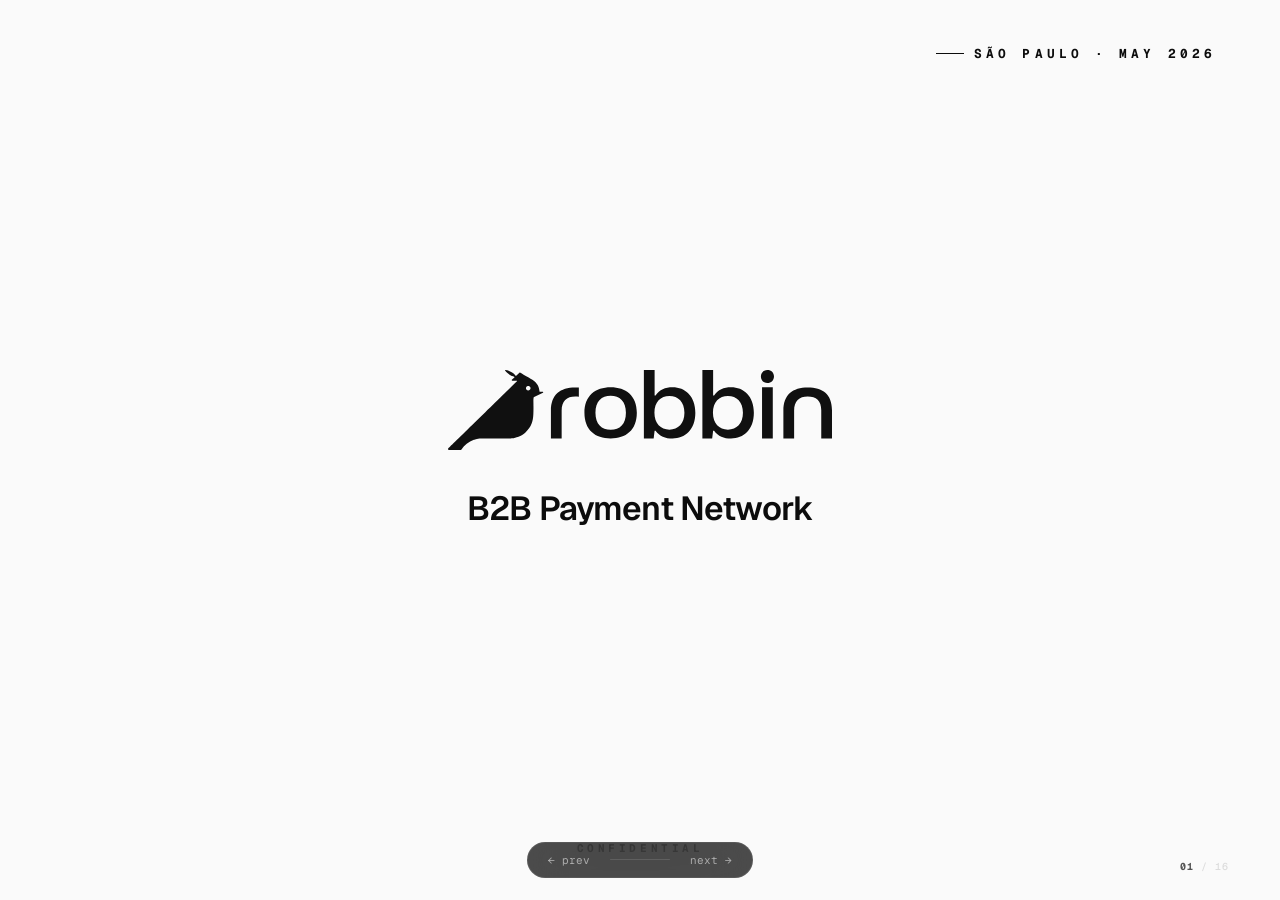
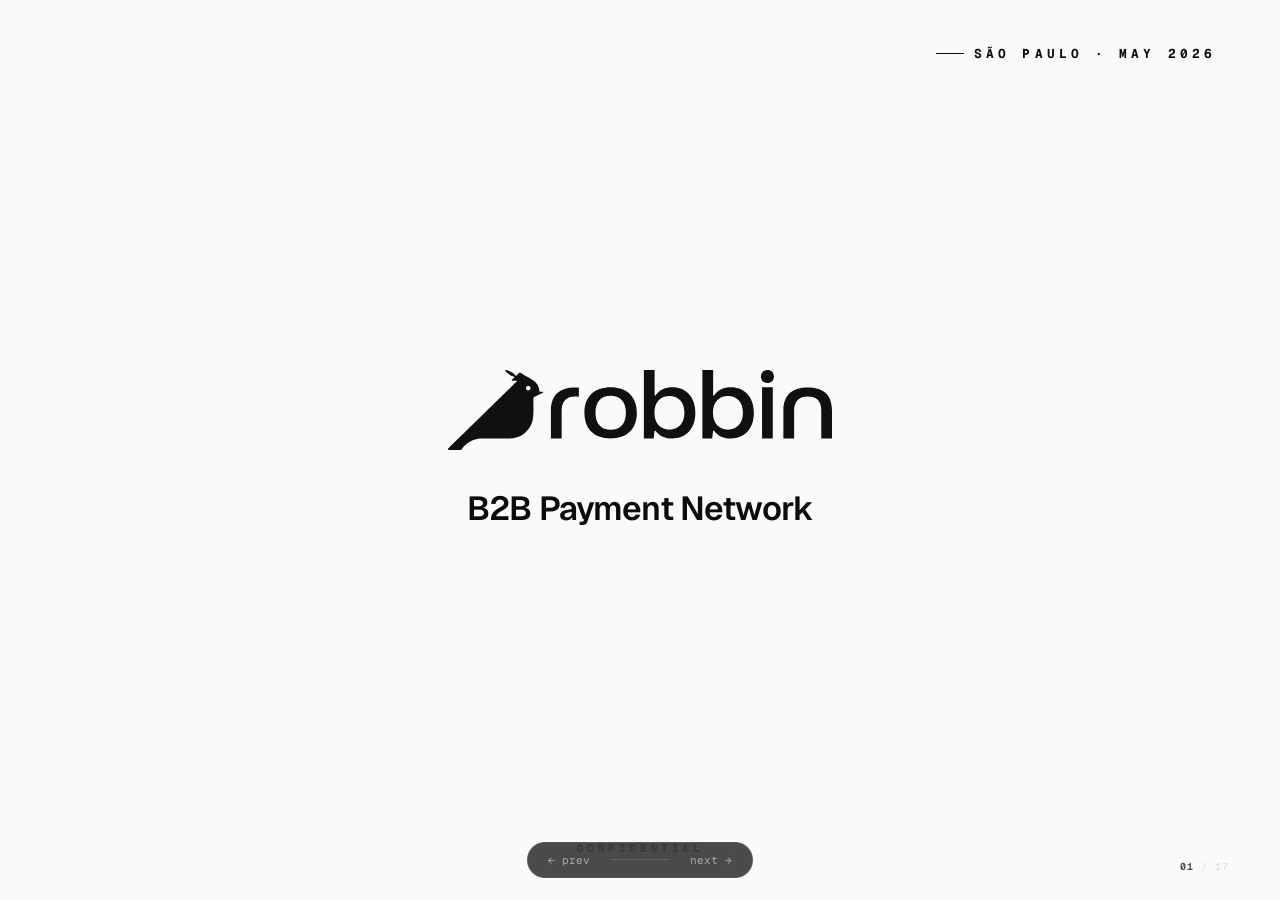
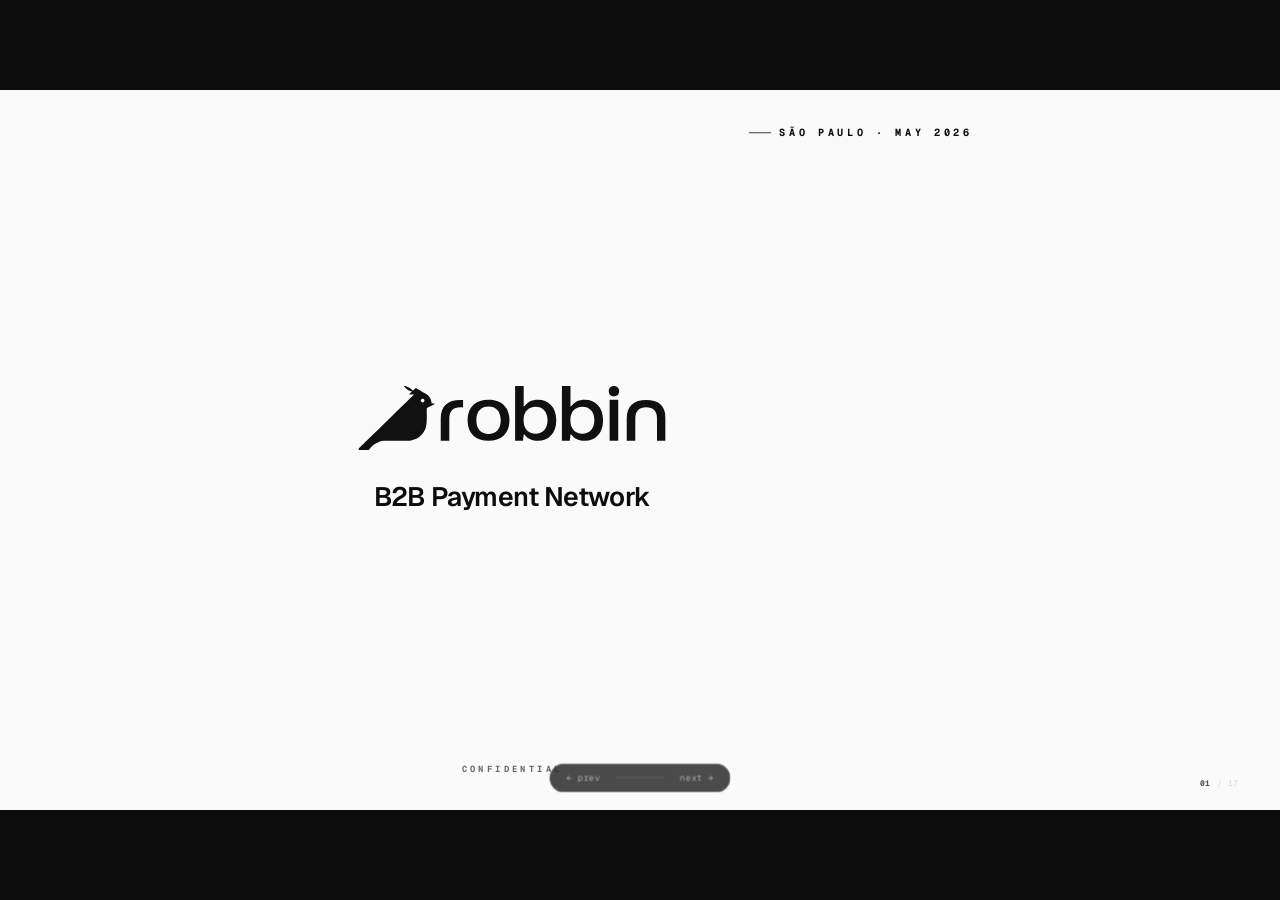
